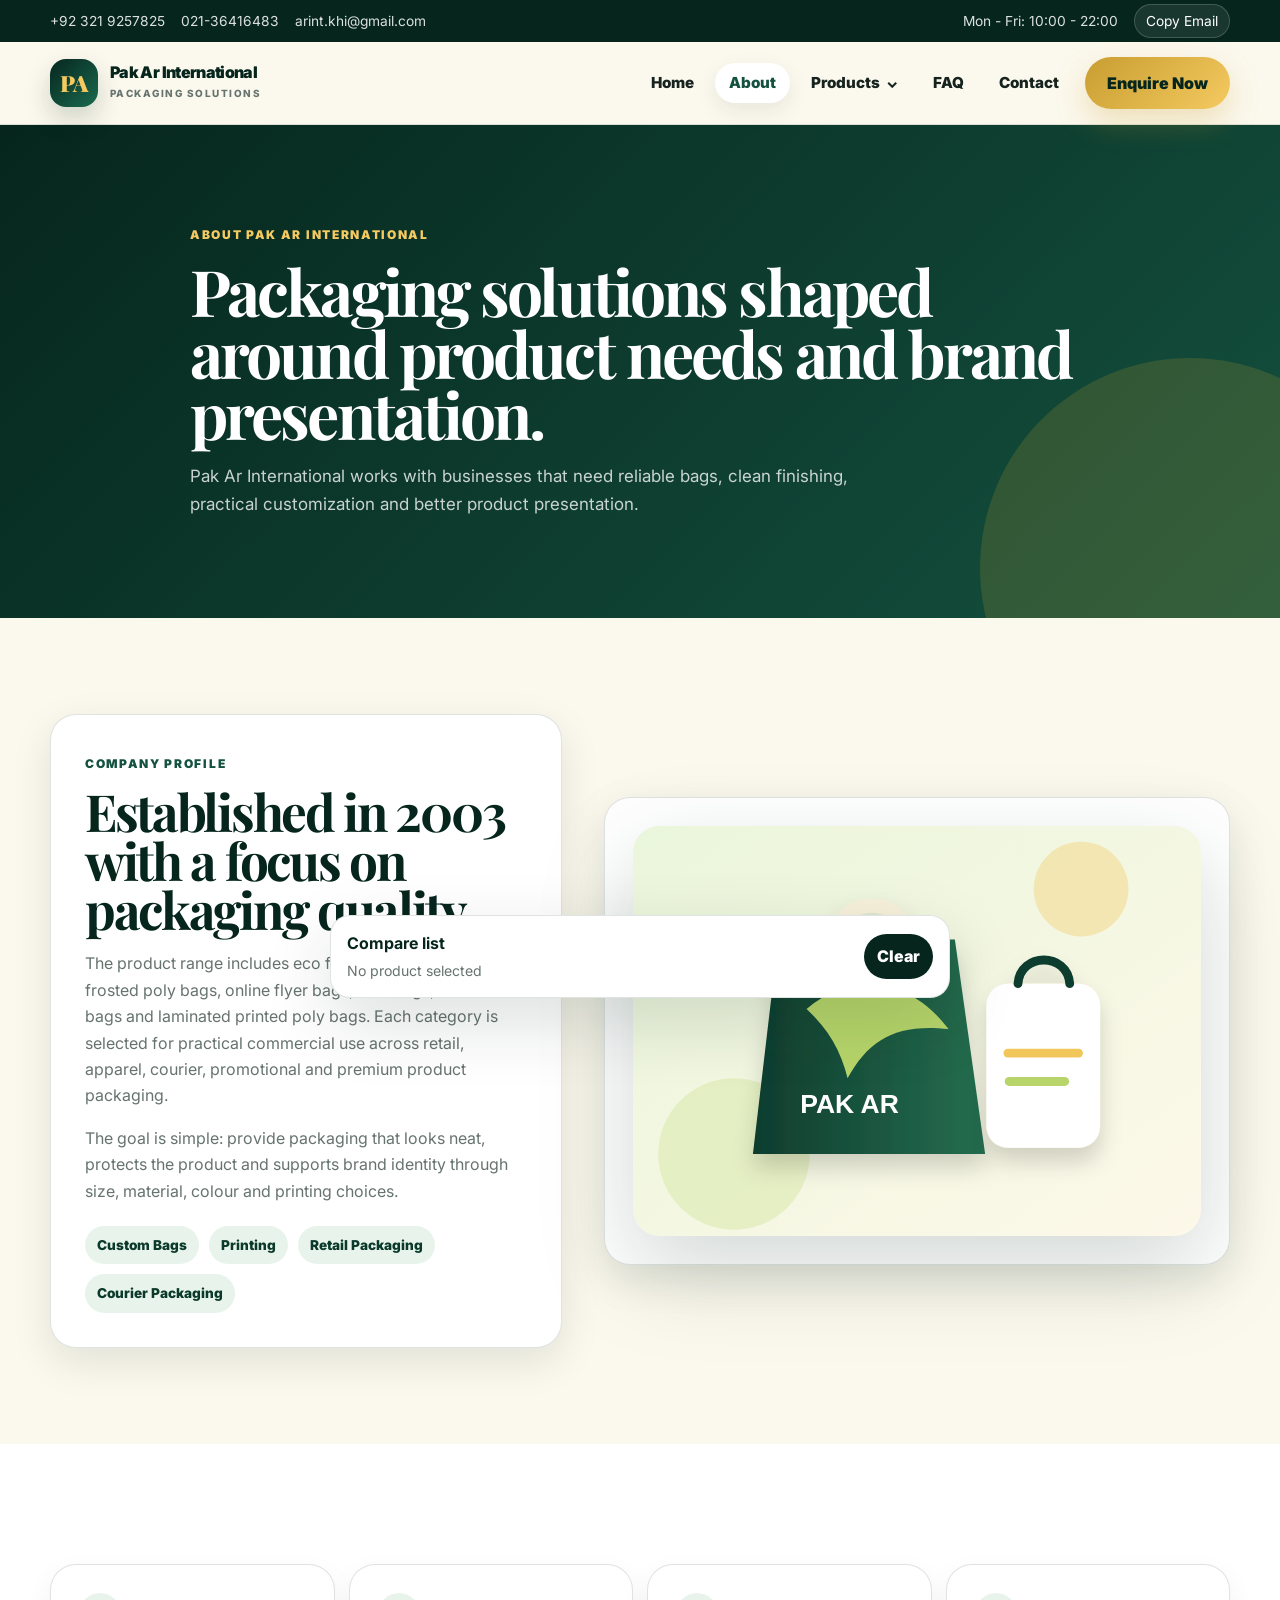
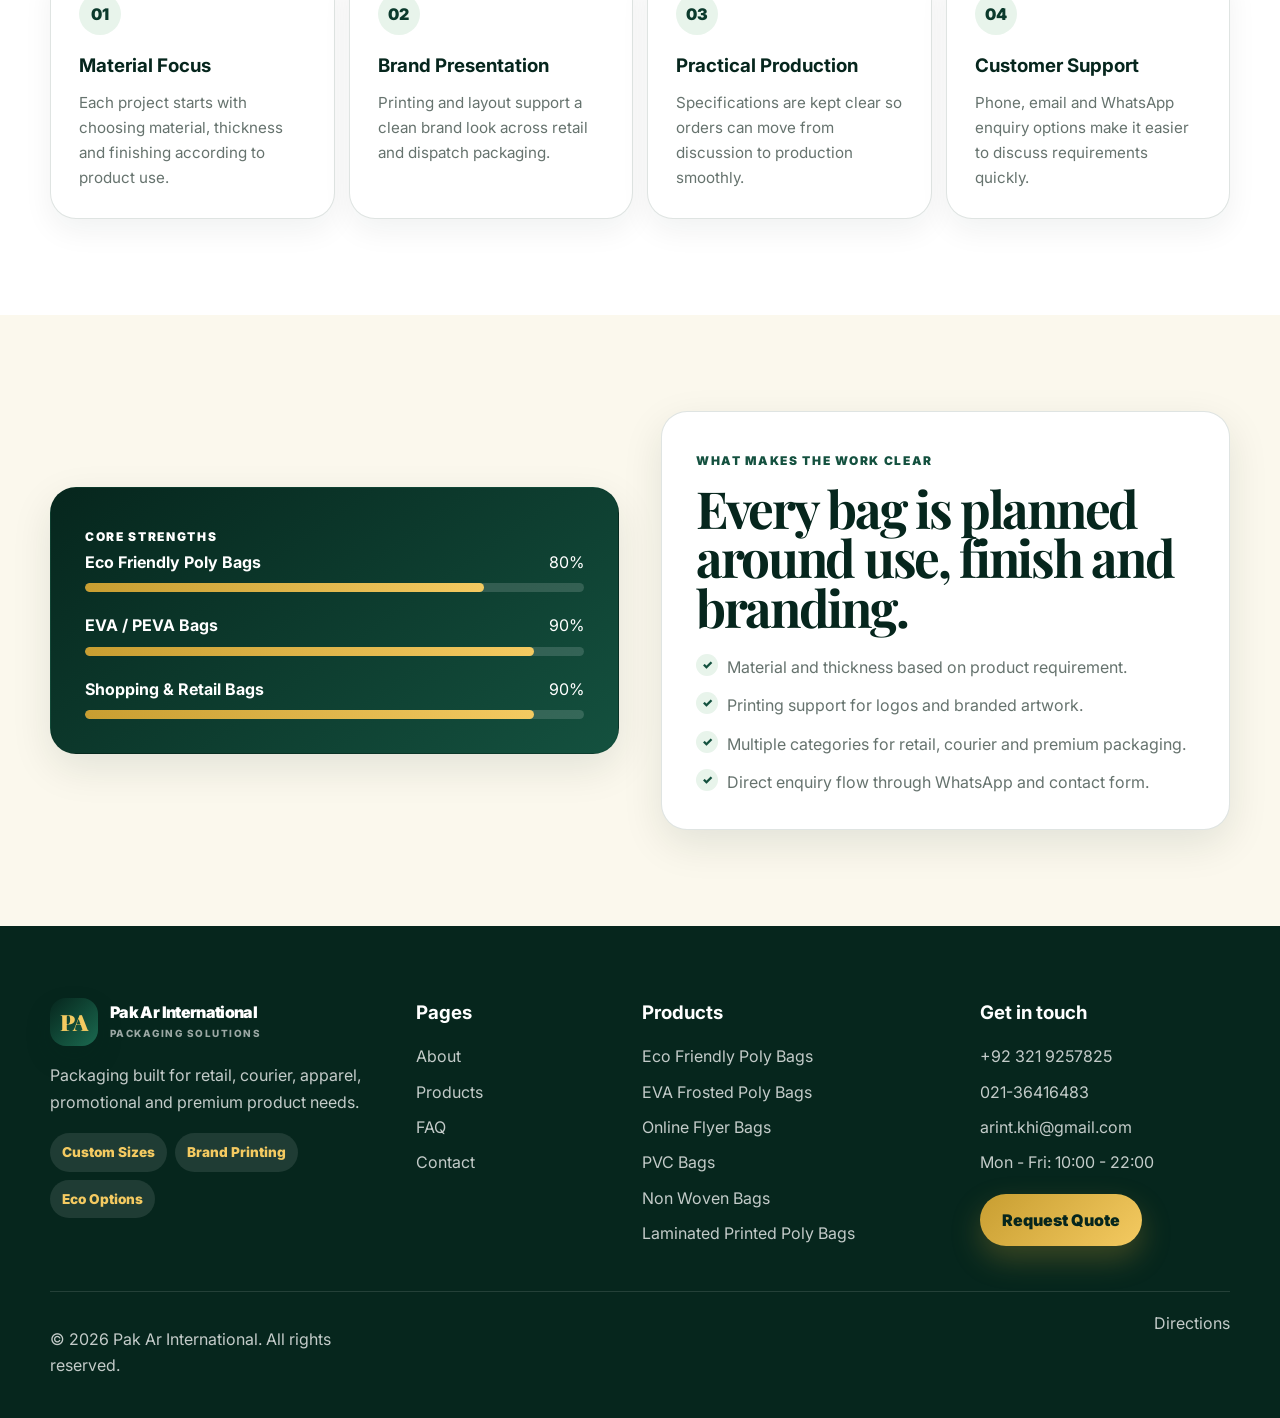
==== about/index.html @ d65becc3 "Add files via upload" ====
<!doctype html>
<html lang="en">
<head>
  <meta charset="utf-8">
  <meta name="viewport" content="width=device-width, initial-scale=1">
  <title>About Pak Ar International | Packaging Manufacturer</title>
  <meta name="description" content="Learn about Pak Ar International and its packaging products for retail, courier, apparel and premium use.">
  <link rel="icon" href="/assets/images/favicon.svg" type="image/svg+xml">
  <link rel="preconnect" href="https://fonts.googleapis.com">
  <link rel="preconnect" href="https://fonts.gstatic.com" crossorigin>
  <link href="https://fonts.googleapis.com/css2?family=Inter:wght@400;500;600;700;800;900&family=Playfair+Display:wght@700;800;900&display=swap" rel="stylesheet">
  <link rel="stylesheet" href="/assets/css/styles.css">
</head>
<body>
<div class="site-progress" id="siteProgress"></div>
<div class="topbar">
  <div class="container topbar__inner">
    <div class="topbar__contact">
      <a href="tel:+923219257825">+92 321 9257825</a>
      <a href="tel:+922136416483">021-36416483</a>
      <a href="mailto:arint.khi@gmail.com">arint.khi@gmail.com</a>
    </div>
    <div class="topbar__right">
      <span>Mon - Fri: 10:00 - 22:00</span>
      <button class="topbar-copy" type="button" data-copy="arint.khi@gmail.com">Copy Email</button>
    </div>
  </div>
</div>
<header class="header" data-header>
  <nav class="container nav" aria-label="Main navigation">
    <a class="logo" href="/" aria-label="Pak Ar International home">
      <span class="logo__mark">PA</span>
      <span class="logo__text"><strong>Pak Ar International</strong><small>Packaging Solutions</small></span>
    </a>
    <button class="nav-toggle" type="button" aria-label="Open menu" aria-expanded="false" aria-controls="navMenu"><span></span><span></span><span></span></button>
    <div class="nav__menu" id="navMenu">
      <a class="nav__link" href="/">Home</a>
      <a class="nav__link is-active" href="/about/">About</a>
      <div class="dropdown" data-dropdown>
        <button class="dropdown__button" type="button" aria-expanded="false">Products <span aria-hidden="true">⌄</span></button>
        <div class="dropdown__menu">
          <a href="/products/">All Products</a>
          <a href="/products/eco-friendly-poly-bags/">Eco Friendly Poly Bags</a>
<a href="/products/eva-frosted-poly-bags/">EVA Frosted Poly Bags</a>
<a href="/products/online-flyer-bags/">Online Flyer Bags</a>
<a href="/products/pvc-bags/">PVC Bags</a>
<a href="/products/non-woven-bags/">Non Woven Bags</a>
<a href="/products/laminated-printed-poly-bags/">Laminated Printed Poly Bags</a>
        </div>
      </div>
      <a class="nav__link" href="/faq/">FAQ</a>
      <a class="nav__link" href="/contact/">Contact</a>
      <button class="btn btn--primary nav-quote" type="button" data-open-modal>Enquire Now</button>
    </div>
  </nav>
</header>
<main>

<section class="page-hero">
  <div class="container page-hero__inner reveal">
    <span class="section-eyebrow">About Pak Ar International</span>
    <h1>Packaging solutions shaped around product needs and brand presentation.</h1>
    <p>Pak Ar International works with businesses that need reliable bags, clean finishing, practical customization and better product presentation.</p>
  </div>
</section>

<section class="section">
  <div class="container split split--reverse">
    <div class="content-block reveal">
      <span class="section-eyebrow">Company profile</span>
      <h2>Established in 2003 with a focus on packaging quality.</h2>
      <p>The product range includes eco friendly poly bags, EVA frosted poly bags, online flyer bags, PVC bags, non woven bags and laminated printed poly bags. Each category is selected for practical commercial use across retail, apparel, courier, promotional and premium product packaging.</p>
      <p>The goal is simple: provide packaging that looks neat, protects the product and supports brand identity through size, material, colour and printing choices.</p>
      <div class="pill-row"><span>Custom Bags</span><span>Printing</span><span>Retail Packaging</span><span>Courier Packaging</span></div>
    </div>
    <div class="image-card reveal">
      <img src="/assets/images/hero-packaging.svg" alt="Pak Ar International packaging illustration">
    </div>
  </div>
</section>

<section class="section section--light">
  <div class="container values-grid">
    <div class="value-card reveal"><span>01</span><h3>Material Focus</h3><p>Each project starts with choosing material, thickness and finishing according to product use.</p></div>
    <div class="value-card reveal"><span>02</span><h3>Brand Presentation</h3><p>Printing and layout support a clean brand look across retail and dispatch packaging.</p></div>
    <div class="value-card reveal"><span>03</span><h3>Practical Production</h3><p>Specifications are kept clear so orders can move from discussion to production smoothly.</p></div>
    <div class="value-card reveal"><span>04</span><h3>Customer Support</h3><p>Phone, email and WhatsApp enquiry options make it easier to discuss requirements quickly.</p></div>
  </div>
</section>

<section class="section">
  <div class="container split">
    <div class="process-card reveal">
      <span class="section-eyebrow">Core strengths</span>
      <div class="meter-list">
        <div><div><b>Eco Friendly Poly Bags</b><span>80%</span></div><i style="--w:80%"></i></div>
        <div><div><b>EVA / PEVA Bags</b><span>90%</span></div><i style="--w:90%"></i></div>
        <div><div><b>Shopping & Retail Bags</b><span>90%</span></div><i style="--w:90%"></i></div>
      </div>
    </div>
    <div class="content-block reveal">
      <span class="section-eyebrow">What makes the work clear</span>
      <h2>Every bag is planned around use, finish and branding.</h2>
      <ul class="check-list">
        <li>Material and thickness based on product requirement.</li>
        <li>Printing support for logos and branded artwork.</li>
        <li>Multiple categories for retail, courier and premium packaging.</li>
        <li>Direct enquiry flow through WhatsApp and contact form.</li>
      </ul>
    </div>
  </div>
</section>

</main>
<footer class="footer">
  <div class="container footer__grid">
    <div>
      <a class="logo logo--footer" href="/">
        <span class="logo__mark">PA</span>
        <span class="logo__text"><strong>Pak Ar International</strong><small>Packaging Solutions</small></span>
      </a>
      <p>Packaging built for retail, courier, apparel, promotional and premium product needs.</p>
      <div class="footer-badges"><span>Custom Sizes</span><span>Brand Printing</span><span>Eco Options</span></div>
    </div>
    <div>
      <h3>Pages</h3>
      <ul class="footer-links">
        <li><a href="/about/">About</a></li>
        <li><a href="/products/">Products</a></li>
        <li><a href="/faq/">FAQ</a></li>
        <li><a href="/contact/">Contact</a></li>
      </ul>
    </div>
    <div>
      <h3>Products</h3>
      <ul class="footer-links footer-links--two"><li><a href="/products/eco-friendly-poly-bags/">Eco Friendly Poly Bags</a></li>
<li><a href="/products/eva-frosted-poly-bags/">EVA Frosted Poly Bags</a></li>
<li><a href="/products/online-flyer-bags/">Online Flyer Bags</a></li>
<li><a href="/products/pvc-bags/">PVC Bags</a></li>
<li><a href="/products/non-woven-bags/">Non Woven Bags</a></li>
<li><a href="/products/laminated-printed-poly-bags/">Laminated Printed Poly Bags</a></li></ul>
    </div>
    <div>
      <h3>Get in touch</h3>
      <ul class="footer-links">
        <li><a href="tel:+923219257825">+92 321 9257825</a></li>
        <li><a href="tel:+922136416483">021-36416483</a></li>
        <li><a href="mailto:arint.khi@gmail.com">arint.khi@gmail.com</a></li>
        <li>Mon - Fri: 10:00 - 22:00</li>
      </ul>
      <button class="btn btn--gold footer-btn" type="button" data-open-modal>Request Quote</button>
    </div>
  </div>
  <div class="container footer__bottom">
    <p>© <span id="year"></span> Pak Ar International. All rights reserved.</p>
    <a href="/contact/">Directions</a>
  </div>
</footer>

<div class="modal" id="enquiryModal" aria-hidden="true" role="dialog" aria-label="Product enquiry form">
  <div class="modal__panel" role="document">
    <button class="modal__close" type="button" data-close-modal aria-label="Close enquiry form">×</button>
    <span class="section-eyebrow">Quick Enquiry</span>
    <h2>Tell us what you need</h2>
    <p>Share your product, quantity and contact details. The message will open in WhatsApp so you can send it directly.</p>
    <form class="form" data-contact-form>
      <div class="form-grid">
        <label>Full Name<input type="text" name="name" autocomplete="name" required></label>
        <label>Phone Number<input type="tel" name="phone" autocomplete="tel" required></label>
      </div>
      <div class="form-grid">
        <label>Email Address<input type="email" name="email" autocomplete="email"></label>
        <label>Product
          <select name="product" data-product-select>
            <option>General Packaging</option>
            <option>Eco Friendly Poly Bags</option><option>EVA Frosted Poly Bags</option><option>Online Flyer Bags</option><option>PVC Bags</option><option>Non Woven Bags</option><option>Laminated Printed Poly Bags</option>
          </select>
        </label>
      </div>
      <label>Quantity Range
        <select name="quantity">
          <option>Not sure yet</option>
          <option>Below 1,000 pcs</option>
          <option>1,000 - 5,000 pcs</option>
          <option>5,000 - 20,000 pcs</option>
          <option>20,000+ pcs</option>
        </select>
      </label>
      <label>Message<textarea name="message" rows="4" ="Size, material, colour, printing or delivery details" required></textarea></label>
      <button class="btn btn--primary form-submit" type="submit">Open WhatsApp Message</button>
    </form>
  </div>
</div>

<div class="compare-dock" id="compareDock" aria-live="polite">
  <div><strong>Compare list</strong><span id="compareText">No product selected</span></div>
  <button type="button" id="clearCompare">Clear</button>
</div>
<button class="backtop" id="backTop" type="button" aria-label="Back to top">↑</button>
<div class="toast" id="toast" role="status" aria-live="polite"></div>
<script src="/assets/js/app.js"></script>
</body>
</html>
---- assets/css/styles.css ----
:root{
  --green-950:#06261d;
  --green-900:#0b3a2c;
  --green-800:#14513f;
  --green-700:#1b6a50;
  --green-100:#e8f4eb;
  --green-50:#f5fbf6;
  --gold:#c89e31;
  --gold-2:#f4ca61;
  --cream:#fbf8ed;
  --white:#ffffff;
  --ink:#17231f;
  --muted:#66736e;
  --line:rgba(10,50,37,.13);
  --shadow:0 24px 70px rgba(6,38,29,.14);
  --soft-shadow:0 14px 40px rgba(6,38,29,.10);
  --radius:26px;
  --container:1180px;
}
*{box-sizing:border-box}
html{scroll-behavior:smooth;font-size:16px}
body{margin:0;font-family:Inter,system-ui,-apple-system,Segoe UI,Arial,sans-serif;color:var(--ink);background:var(--cream);line-height:1.65;overflow-x:hidden}
body.menu-open{overflow:hidden}
a{color:inherit;text-decoration:none}
img{max-width:100%;display:block}
button,input,textarea,select{font:inherit}
button{cursor:pointer}
.container{width:min(var(--container),calc(100% - 40px));margin-inline:auto}
.site-progress{position:fixed;left:0;top:0;height:3px;width:0;background:linear-gradient(90deg,var(--gold),var(--green-700));z-index:1000}
.topbar{background:var(--green-950);color:rgba(255,255,255,.86);font-size:.86rem}
.topbar__inner{min-height:42px;display:flex;align-items:center;justify-content:space-between;gap:16px}
.topbar__contact,.topbar__right{display:flex;align-items:center;gap:16px;flex-wrap:wrap}
.topbar a:hover{color:var(--gold-2)}
.topbar-copy{border:1px solid rgba(255,255,255,.18);background:rgba(255,255,255,.08);color:#fff;border-radius:999px;padding:5px 11px}
.header{position:sticky;top:0;z-index:900;background:rgba(251,248,237,.9);backdrop-filter:blur(16px);border-bottom:1px solid var(--line);transition:box-shadow .25s ease,background .25s ease}
.header.is-scrolled{box-shadow:0 12px 35px rgba(6,38,29,.09);background:rgba(255,255,255,.92)}
.nav{min-height:82px;display:flex;align-items:center;justify-content:space-between;gap:18px;position:relative}
.logo{display:inline-flex;align-items:center;gap:12px;min-width:0}
.logo__mark{width:48px;height:48px;border-radius:16px;display:grid;place-items:center;background:linear-gradient(135deg,var(--green-950),var(--green-700));color:var(--gold-2);font-family:"Playfair Display",Georgia,serif;font-size:1.4rem;font-weight:900;box-shadow:0 12px 26px rgba(6,38,29,.18);flex:0 0 auto}
.logo__text{min-width:0}
.logo__text strong{display:block;font-weight:900;letter-spacing:-.04em;color:var(--green-950);line-height:1.05;white-space:nowrap}
.logo__text small{display:block;color:var(--muted);text-transform:uppercase;letter-spacing:.15em;font-size:.62rem;font-weight:800;margin-top:4px;white-space:nowrap}
.nav__menu{display:flex;align-items:center;gap:7px}
.nav__link,.dropdown__button{border:0;background:transparent;color:var(--ink);font-weight:850;font-size:.95rem;padding:12px 14px;border-radius:999px;display:inline-flex;align-items:center;gap:6px;line-height:1}
.nav__link:hover,.nav__link.is-active,.dropdown__button:hover,.dropdown__button.is-active{background:#fff;color:var(--green-800);box-shadow:0 8px 22px rgba(6,38,29,.08)}
.nav-quote{margin-left:5px}
.dropdown{position:relative}.dropdown__menu{position:absolute;left:0;top:calc(100% + 12px);width:300px;padding:12px;border:1px solid var(--line);border-radius:20px;background:rgba(255,255,255,.98);box-shadow:var(--shadow);opacity:0;visibility:hidden;transform:translateY(8px);transition:.2s ease;z-index:10}.dropdown:hover .dropdown__menu,.dropdown.is-open .dropdown__menu{opacity:1;visibility:visible;transform:translateY(0)}.dropdown__menu a{display:block;border-radius:12px;padding:10px 12px;color:var(--muted);font-weight:750}.dropdown__menu a:hover{background:var(--green-100);color:var(--green-900)}
.nav-toggle{display:none;width:46px;height:46px;border:0;border-radius:15px;background:var(--green-950);align-items:center;justify-content:center;flex-direction:column;gap:5px;box-shadow:0 10px 28px rgba(6,38,29,.16);flex:0 0 auto}.nav-toggle span{width:21px;height:2px;background:#fff;border-radius:99px;transition:.2s}.nav-toggle.is-open span:nth-child(1){transform:translateY(7px) rotate(45deg)}.nav-toggle.is-open span:nth-child(2){opacity:0}.nav-toggle.is-open span:nth-child(3){transform:translateY(-7px) rotate(-45deg)}
.btn{border:0;border-radius:999px;min-height:48px;padding:13px 22px;display:inline-flex;align-items:center;justify-content:center;gap:9px;font-weight:900;transition:transform .2s ease,box-shadow .2s ease,background .2s ease}.btn:hover{transform:translateY(-2px)}.btn--primary,.btn--gold{background:linear-gradient(135deg,var(--gold),var(--gold-2));color:var(--green-950);box-shadow:0 13px 30px rgba(200,158,49,.28)}.btn--dark{background:var(--green-950);color:#fff;box-shadow:0 13px 30px rgba(6,38,29,.18)}.btn--outline{background:#fff;color:var(--green-900);border:1px solid var(--line);box-shadow:0 10px 24px rgba(6,38,29,.05)}
.hero{position:relative;overflow:hidden;background:radial-gradient(circle at 80% 20%,rgba(200,158,49,.22),transparent 36%),linear-gradient(135deg,var(--cream),#eef8ef)}.hero:before{content:"";position:absolute;inset:auto -10% -35% -10%;height:360px;background:rgba(27,106,80,.08);border-radius:50% 50% 0 0}.hero__grid{position:relative;display:grid;grid-template-columns:1.03fr .97fr;align-items:center;gap:44px;min-height:680px;padding:80px 0}.hero__badge,.section-eyebrow{display:inline-flex;align-items:center;gap:8px;color:var(--green-800);font-weight:900;text-transform:uppercase;letter-spacing:.14em;font-size:.75rem}.hero h1,.page-hero h1,.product-hero h1,.section h2,.modal h2{font-family:"Playfair Display",Georgia,serif;color:var(--green-950);letter-spacing:-.045em;line-height:.96;margin:14px 0 18px}.hero h1{font-size:clamp(2.55rem,6vw,5.7rem);max-width:850px}.hero p{font-size:1.08rem;color:var(--muted);max-width:680px}.hero__actions{display:flex;gap:12px;flex-wrap:wrap;margin-top:28px}.hero__stats{display:grid;grid-template-columns:repeat(3,1fr);gap:12px;margin-top:34px;max-width:610px}.hero__stats div{background:rgba(255,255,255,.86);border:1px solid var(--line);border-radius:20px;padding:17px 18px;box-shadow:0 10px 24px rgba(6,38,29,.06)}.hero__stats strong{display:block;color:var(--green-900);font-size:1.65rem;line-height:1;font-weight:950}.hero__stats span{color:var(--muted);font-size:.84rem;font-weight:750}.hero__visual{position:relative}.hero__visual img,.image-card img,.product-hero__image img{filter:drop-shadow(0 32px 45px rgba(6,38,29,.18))}.floating-note{position:absolute;right:0;bottom:8%;max-width:280px;background:rgba(255,255,255,.93);border:1px solid var(--line);box-shadow:var(--soft-shadow);border-radius:22px;padding:18px}.floating-note strong{display:block;color:var(--green-950);line-height:1.2}.floating-note span{display:block;color:var(--muted);font-size:.9rem;margin-top:5px}
.section{padding:96px 0}.section--light{background:#fff}.section--dark{background:linear-gradient(135deg,var(--green-950),var(--green-800));color:#fff}.section--dark h2,.section--dark .section-eyebrow{color:#fff}.section--dark p{color:rgba(255,255,255,.78)}.section-head{display:flex;align-items:end;justify-content:space-between;gap:24px;margin-bottom:28px}.section-head h2,.content-block h2,.quote-builder h2,.spec-board h2,.map-copy h2{font-size:clamp(2rem,4vw,3.4rem);margin:12px 0}.section-head p,.content-block p,.quote-builder p,.spec-board p,.map-copy p{color:var(--muted);max-width:720px}.service-strip{margin-top:-52px;position:relative;z-index:5}.service-strip__grid{display:grid;grid-template-columns:repeat(4,1fr);gap:16px}.mini-card{background:#fff;border:1px solid var(--line);border-radius:24px;padding:24px;box-shadow:var(--soft-shadow)}.mini-card span,.value-card span{display:inline-grid;place-items:center;width:42px;height:42px;border-radius:50%;background:var(--green-100);color:var(--green-900);font-weight:950}.mini-card h3,.value-card h3{margin:16px 0 8px;color:var(--green-950)}.mini-card p,.value-card p{margin:0;color:var(--muted);font-size:.95rem}.split{display:grid;grid-template-columns:1fr 1fr;gap:42px;align-items:center}.split--reverse{grid-template-columns:.9fr 1.1fr}.content-block,.process-card,.quote-card,.contact-panel,.contact-form,.spec-board,.quote-builder,.tab-section{background:#fff;border:1px solid var(--line);border-radius:var(--radius);padding:34px;box-shadow:var(--soft-shadow)}.process-card{background:linear-gradient(145deg,var(--green-950),var(--green-800));color:#fff}.process-card .section-eyebrow,.process-card h2,.process-card h3{color:#fff}.process-card p{color:rgba(255,255,255,.75)}.timeline{display:grid;gap:18px}.timeline div{display:grid;grid-template-columns:44px 1fr;gap:0 14px;align-items:start}.timeline b{grid-row:span 2;width:44px;height:44px;border-radius:50%;display:grid;place-items:center;background:var(--gold);color:var(--green-950)}.timeline h3{margin:0}.timeline p{margin:4px 0 0}.info-grid,.values-grid,.spec-grid{display:grid;grid-template-columns:repeat(2,1fr);gap:14px;margin-top:24px}.info-grid div,.spec-grid div{background:var(--green-50);border:1px solid var(--line);border-radius:18px;padding:18px}.info-grid strong,.spec-grid b{display:block;color:var(--green-950);font-weight:900}.info-grid span,.spec-grid span{color:var(--muted);font-size:.92rem}.values-grid{grid-template-columns:repeat(4,1fr)}.value-card{background:#fff;border:1px solid var(--line);border-radius:var(--radius);padding:28px;box-shadow:0 12px 30px rgba(6,38,29,.06)}.pill-row{display:flex;flex-wrap:wrap;gap:10px;margin-top:22px}.pill-row span,.footer-badges span{background:var(--green-100);color:var(--green-900);border-radius:999px;padding:8px 12px;font-weight:850;font-size:.85rem}.image-card{background:#fff;border:1px solid var(--line);border-radius:var(--radius);padding:28px;box-shadow:var(--soft-shadow)}.check-list{list-style:none;margin:22px 0 0;padding:0;display:grid;gap:12px}.check-list li{position:relative;padding-left:31px;color:var(--muted)}.check-list li:before{content:"✓";position:absolute;left:0;top:0;width:22px;height:22px;border-radius:50%;display:grid;place-items:center;background:var(--green-100);color:var(--green-800);font-size:.76rem;font-weight:950}.meter-list{display:grid;gap:20px}.meter-list div div{display:flex;justify-content:space-between;gap:16px;margin-bottom:8px}.meter-list i{display:block;height:9px;background:rgba(255,255,255,.15);border-radius:999px;overflow:hidden}.meter-list i:before{content:"";display:block;width:var(--w);height:100%;border-radius:inherit;background:linear-gradient(90deg,var(--gold),var(--gold-2))}
.products-grid{display:grid;grid-template-columns:repeat(3,1fr);gap:22px}.products-grid--home{margin-top:0}.product-card{background:#fff;border:1px solid var(--line);border-radius:var(--radius);overflow:hidden;box-shadow:0 14px 35px rgba(6,38,29,.08);display:flex;flex-direction:column;min-width:0}.product-card__media{display:grid;place-items:center;min-height:235px;background:linear-gradient(135deg,var(--green-50),#fff)}.product-card__media img{max-height:190px;padding:18px;transition:transform .25s ease}.product-card:hover .product-card__media img{transform:scale(1.04)}.product-card__body{padding:22px;display:flex;flex-direction:column;flex:1}.product-card__top{display:flex;align-items:center;justify-content:space-between;gap:12px;margin-bottom:10px}.product-card__top span{color:var(--green-800);font-size:.76rem;font-weight:950;text-transform:uppercase;letter-spacing:.12em}.compare-btn{border:1px solid var(--line);background:var(--green-50);color:var(--green-900);border-radius:999px;padding:6px 10px;font-size:.78rem;font-weight:850}.compare-btn.is-added{background:var(--green-900);color:#fff}.product-card h3{margin:0 0 8px;color:var(--green-950);font-size:1.18rem;line-height:1.2}.product-card p{margin:0 0 20px;color:var(--muted);font-size:.95rem}.card-actions{margin-top:auto;display:flex;align-items:center;justify-content:space-between;gap:12px;flex-wrap:wrap}.text-link{color:var(--green-800);font-weight:900}.as-button{border:0;background:transparent;padding:0}.text-link:hover{text-decoration:underline}.product-toolbar{display:flex;align-items:center;justify-content:space-between;gap:18px;margin-bottom:28px}.search-box{display:grid;gap:7px;color:var(--green-950);font-weight:900;min-width:min(420px,100%)}.search-box input,.form input,.form select,.form textarea,.builder-panel select{width:100%;border:1px solid var(--line);border-radius:16px;padding:13px 15px;background:#fff;color:var(--ink);outline:0}.search-box input:focus,.form input:focus,.form select:focus,.form textarea:focus,.builder-panel select:focus{border-color:var(--green-700);box-shadow:0 0 0 4px rgba(27,106,80,.11)}.filter-pills{display:flex;gap:10px;flex-wrap:wrap}.filter-pills button{border:1px solid var(--line);background:#fff;color:var(--green-900);border-radius:999px;padding:10px 14px;font-weight:850}.filter-pills button.is-active{background:var(--green-900);color:#fff}.no-results{display:none;margin-top:20px;text-align:center;color:var(--muted);font-weight:850}.no-results.is-visible{display:block}.spec-board{display:grid;grid-template-columns:.85fr 1.15fr;gap:26px;align-items:center}.quote-builder{display:grid;grid-template-columns:.9fr 1.1fr;gap:26px;align-items:center;background:linear-gradient(135deg,#fff,var(--green-50))}.builder-panel{background:#fff;border:1px solid var(--line);border-radius:22px;padding:24px}.builder-panel label{font-weight:900;color:var(--green-950);display:grid;gap:8px}.guide-result{margin:18px 0;background:var(--green-50);border:1px solid var(--line);border-radius:18px;padding:18px}.guide-result strong{color:var(--green-950)}.guide-result p{margin:6px 0 0;color:var(--muted)}.cta{text-align:center;max-width:820px}.cta h2{font-size:clamp(2.2rem,5vw,4.4rem);margin:12px 0}.cta p{margin-inline:auto}.page-hero,.product-hero{background:linear-gradient(135deg,var(--green-950),var(--green-800));color:#fff;position:relative;overflow:hidden}.page-hero:after,.product-hero:after{content:"";position:absolute;right:-120px;bottom:-160px;width:420px;height:420px;border-radius:50%;background:rgba(200,158,49,.18)}.page-hero__inner{position:relative;z-index:1;padding:95px 0 82px;max-width:900px}.page-hero .section-eyebrow,.product-hero .section-eyebrow{color:var(--gold-2)}.page-hero h1,.product-hero h1{color:#fff;font-size:clamp(2.25rem,5vw,4.6rem)}.page-hero p,.product-hero p{color:rgba(255,255,255,.78);font-size:1.06rem;max-width:720px}.product-hero__grid{position:relative;z-index:1;display:grid;grid-template-columns:1fr .86fr;gap:40px;align-items:center;padding:82px 0}.product-hero__image{background:rgba(255,255,255,.08);border:1px solid rgba(255,255,255,.16);border-radius:var(--radius);padding:32px}.crumb{display:inline-flex;margin-bottom:18px;color:rgba(255,255,255,.75);font-weight:850}.crumb:hover{color:var(--gold-2)}.tab-buttons{display:flex;gap:10px;flex-wrap:wrap;border-bottom:1px solid var(--line);padding-bottom:16px;margin-bottom:22px}.tab-buttons button{border:1px solid var(--line);background:var(--green-50);border-radius:999px;padding:10px 14px;font-weight:900;color:var(--green-900)}.tab-buttons button.is-active{background:var(--green-900);color:#fff}.tab-panel{display:none}.tab-panel.is-active{display:block}.tab-panel h2{font-size:2rem;margin-top:0}.quote-card{background:linear-gradient(135deg,var(--green-950),var(--green-800));color:#fff}.quote-card h3{font-size:1.7rem;margin:0 0 10px}.quote-card p{color:rgba(255,255,255,.77)}
.faq-layout{display:grid;grid-template-columns:320px 1fr;gap:26px;align-items:start}.faq-aside{position:sticky;top:112px;background:linear-gradient(145deg,var(--green-950),var(--green-800));color:#fff;border-radius:var(--radius);padding:28px;box-shadow:var(--soft-shadow)}.faq-aside h2{font-family:"Playfair Display",Georgia,serif;font-size:2rem;margin:0 0 8px;color:#fff}.faq-aside p{color:rgba(255,255,255,.78)}.faq-aside .btn{width:100%;margin-top:12px}.faq-item{background:#fff;border:1px solid var(--line);border-radius:22px;margin-bottom:12px;overflow:hidden}.faq-question{width:100%;border:0;background:#fff;padding:20px 22px;display:flex;justify-content:space-between;gap:18px;text-align:left;color:var(--green-950);font-weight:950}.faq-question b{width:30px;height:30px;border-radius:50%;display:grid;place-items:center;background:var(--green-100);color:var(--green-900);flex:0 0 auto}.faq-answer{display:grid;grid-template-rows:0fr;transition:grid-template-rows .24s ease}.faq-answer p{overflow:hidden;margin:0;padding:0 22px;color:var(--muted)}.faq-item.is-open .faq-answer{grid-template-rows:1fr}.faq-item.is-open .faq-answer p{padding-bottom:20px}.faq-search{margin-bottom:18px}.contact-grid{display:grid;grid-template-columns:.82fr 1.18fr;gap:26px;align-items:start}.contact-cards{display:grid;gap:12px;margin:22px 0}.contact-cards a,.contact-cards div{display:block;border:1px solid var(--line);background:var(--green-50);border-radius:18px;padding:16px}.contact-cards b{display:block;color:var(--green-950)}.contact-cards span{color:var(--muted);word-break:break-word}.contact-actions{display:flex;gap:12px;flex-wrap:wrap}.form{display:grid;gap:16px}.form h2{font-family:"Playfair Display",Georgia,serif;margin:0;color:var(--green-950);font-size:2.1rem}.form label{display:grid;gap:7px;font-weight:850;color:var(--green-950)}.form-grid{display:grid;grid-template-columns:1fr 1fr;gap:14px}.form textarea{resize:vertical;min-height:126px}.form-submit{width:100%}.map-block{display:grid;grid-template-columns:.75fr 1.25fr;gap:28px;align-items:stretch}.map-copy{background:#fff;border:1px solid var(--line);border-radius:var(--radius);padding:30px;box-shadow:var(--soft-shadow)}.map-frame{min-height:420px;border-radius:var(--radius);overflow:hidden;border:1px solid var(--line);box-shadow:var(--soft-shadow);background:#ddd}.map-frame iframe{width:100%;height:100%;min-height:420px;border:0}.footer{background:var(--green-950);color:rgba(255,255,255,.76);padding:72px 0 24px}.footer .logo__text strong{color:#fff}.footer .logo__text small{color:rgba(255,255,255,.6)}.footer__grid{display:grid;grid-template-columns:1.2fr .7fr 1.1fr .9fr;gap:32px}.footer h3{margin:0 0 14px;color:#fff}.footer p{max-width:330px}.footer-links{list-style:none;margin:0;padding:0;display:grid;gap:9px}.footer-links--two{grid-template-columns:1fr}.footer-links a:hover{color:var(--gold-2)}.footer-badges{display:flex;gap:8px;flex-wrap:wrap;margin-top:18px}.footer-badges span{background:rgba(255,255,255,.1);color:var(--gold-2)}.footer-btn{margin-top:18px}.footer__bottom{border-top:1px solid rgba(255,255,255,.12);margin-top:44px;padding-top:18px;display:flex;justify-content:space-between;gap:16px;flex-wrap:wrap}.modal{position:fixed;inset:0;background:rgba(6,38,29,.68);backdrop-filter:blur(8px);z-index:2000;display:grid;place-items:center;padding:22px;opacity:0;visibility:hidden;transition:.2s}.modal.is-open{opacity:1;visibility:visible}.modal__panel{position:relative;width:min(720px,100%);max-height:92vh;overflow:auto;background:#fff;border-radius:28px;padding:30px;box-shadow:0 30px 90px rgba(0,0,0,.3)}.modal__close{position:absolute;right:18px;top:15px;width:42px;height:42px;border-radius:50%;border:1px solid var(--line);background:var(--green-50);font-size:1.6rem;line-height:1}.modal p{color:var(--muted)}.compare-dock{position:fixed;left:50%;bottom:22px;transform:translate(-50%,120px);z-index:1000;min-width:min(620px,calc(100% - 32px));background:#fff;border:1px solid var(--line);border-radius:20px;box-shadow:var(--shadow);padding:14px 16px;display:flex;align-items:center;justify-content:space-between;gap:14px;transition:.25s ease}.compare-dock.is-visible{transform:translate(-50%,0)}.compare-dock strong{display:block;color:var(--green-950)}.compare-dock span{font-size:.88rem;color:var(--muted)}.compare-dock button{border:0;background:var(--green-950);color:#fff;border-radius:999px;padding:9px 13px;font-weight:850}.backtop{position:fixed;right:18px;bottom:20px;width:46px;height:46px;border:0;border-radius:50%;background:var(--green-950);color:#fff;font-weight:950;box-shadow:var(--shadow);opacity:0;visibility:hidden;transform:translateY(12px);transition:.22s;z-index:900}.backtop.is-visible{opacity:1;visibility:visible;transform:translateY(0)}.toast{position:fixed;right:18px;top:112px;background:var(--green-950);color:#fff;border-radius:16px;padding:13px 16px;box-shadow:var(--shadow);z-index:2200;opacity:0;visibility:hidden;transform:translateY(-10px);transition:.22s;max-width:min(380px,calc(100% - 36px))}.toast.is-visible{opacity:1;visibility:visible;transform:translateY(0)}.reveal{opacity:0;transform:translateY(18px);transition:opacity .55s ease,transform .55s ease}.reveal.is-visible{opacity:1;transform:translateY(0)}
@media (max-width:1080px){.nav-quote{display:none}.hero__grid{grid-template-columns:1fr;min-height:auto;padding:70px 0}.hero__visual{max-width:720px;margin:auto}.service-strip{margin-top:0;padding:22px 0 0}.service-strip__grid,.values-grid{grid-template-columns:repeat(2,1fr)}.products-grid{grid-template-columns:repeat(2,1fr)}.footer__grid{grid-template-columns:1fr 1fr}.product-hero__grid,.contact-grid,.map-block,.spec-board,.quote-builder{grid-template-columns:1fr}.faq-layout{grid-template-columns:1fr}.faq-aside{position:static}.topbar__inner{justify-content:center}.topbar__right{display:none}}
@media (max-width:860px){.container{width:min(100% - 28px,var(--container))}.nav{min-height:72px}.logo__mark{width:42px;height:42px;border-radius:14px}.logo__text strong{font-size:.98rem}.logo__text small{font-size:.55rem;letter-spacing:.11em}.nav-toggle{display:flex}.nav__menu{position:fixed;left:14px;right:14px;top:calc(72px + 10px);max-height:calc(100dvh - 92px);overflow:auto;display:flex;flex-direction:column;align-items:stretch;gap:8px;background:#fff;border:1px solid var(--line);box-shadow:var(--shadow);border-radius:24px;padding:16px;opacity:0;visibility:hidden;transform:translateY(-10px);transition:.2s}.nav__menu.is-open{opacity:1;visibility:visible;transform:translateY(0)}.nav__link,.dropdown__button{width:100%;justify-content:space-between;padding:15px 16px;border-radius:16px;background:var(--green-50)}.dropdown__menu{position:static;width:100%;box-shadow:none;border-radius:16px;display:none;opacity:1;visibility:visible;transform:none;margin-top:8px}.dropdown.is-open .dropdown__menu{display:block}.hero h1{font-size:clamp(2.35rem,11vw,4.2rem)}.hero__stats{grid-template-columns:1fr 1fr}.split,.split--reverse{grid-template-columns:1fr}.section{padding:72px 0}.section-head{display:grid}.product-toolbar{align-items:stretch;flex-direction:column}.filter-pills{overflow-x:auto;flex-wrap:nowrap;padding-bottom:3px}.filter-pills button{white-space:nowrap}.form-grid{grid-template-columns:1fr}.page-hero__inner,.product-hero__grid{padding:68px 0}.modal__panel{padding:24px}.compare-dock{bottom:14px;align-items:flex-start}.backtop{bottom:88px}.floating-note{position:relative;right:auto;bottom:auto;margin-top:12px}.hero__visual img{margin:auto}.footer__bottom{display:grid}.section-head h2,.content-block h2,.quote-builder h2,.spec-board h2,.map-copy h2{font-size:clamp(1.9rem,8vw,3rem)}}
@media (max-width:620px){body{font-size:.98rem}.container{width:calc(100% - 24px)}.topbar{display:none}.header{top:0}.products-grid,.service-strip__grid,.values-grid,.info-grid,.spec-grid{grid-template-columns:1fr}.hero__grid{padding:50px 0}.hero__stats{grid-template-columns:1fr}.hero__actions,.contact-actions{display:grid}.hero__actions .btn,.contact-actions .btn{width:100%}.mini-card,.value-card,.content-block,.process-card,.quote-card,.contact-panel,.contact-form,.spec-board,.quote-builder,.tab-section,.map-copy{padding:22px;border-radius:22px}.product-card__media{min-height:200px}.product-hero__image{padding:20px}.tab-buttons{overflow-x:auto;flex-wrap:nowrap}.tab-buttons button{white-space:nowrap}.footer{padding-top:54px}.footer__grid{grid-template-columns:1fr;gap:26px}.footer p{max-width:100%}.modal{padding:12px}.modal__panel{border-radius:22px;max-height:94vh}.compare-dock{font-size:.9rem;display:grid}.map-frame,.map-frame iframe{min-height:330px}.faq-question{padding:17px}.logo__text strong{max-width:178px;overflow:hidden;text-overflow:ellipsis}.toast{top:74px;right:12px}.page-hero:after,.product-hero:after{width:280px;height:280px}}
@media (max-width:380px){.logo__text strong{max-width:145px}.hero__badge,.section-eyebrow{letter-spacing:.09em}.btn{padding:12px 17px}.product-card__body{padding:18px}.card-actions{display:grid;justify-content:stretch}.compare-dock{min-width:calc(100% - 20px)}}
@media (prefers-reduced-motion:reduce){*,*::before,*::after{scroll-behavior:auto!important;transition:none!important;animation:none!important}.reveal{opacity:1;transform:none}}
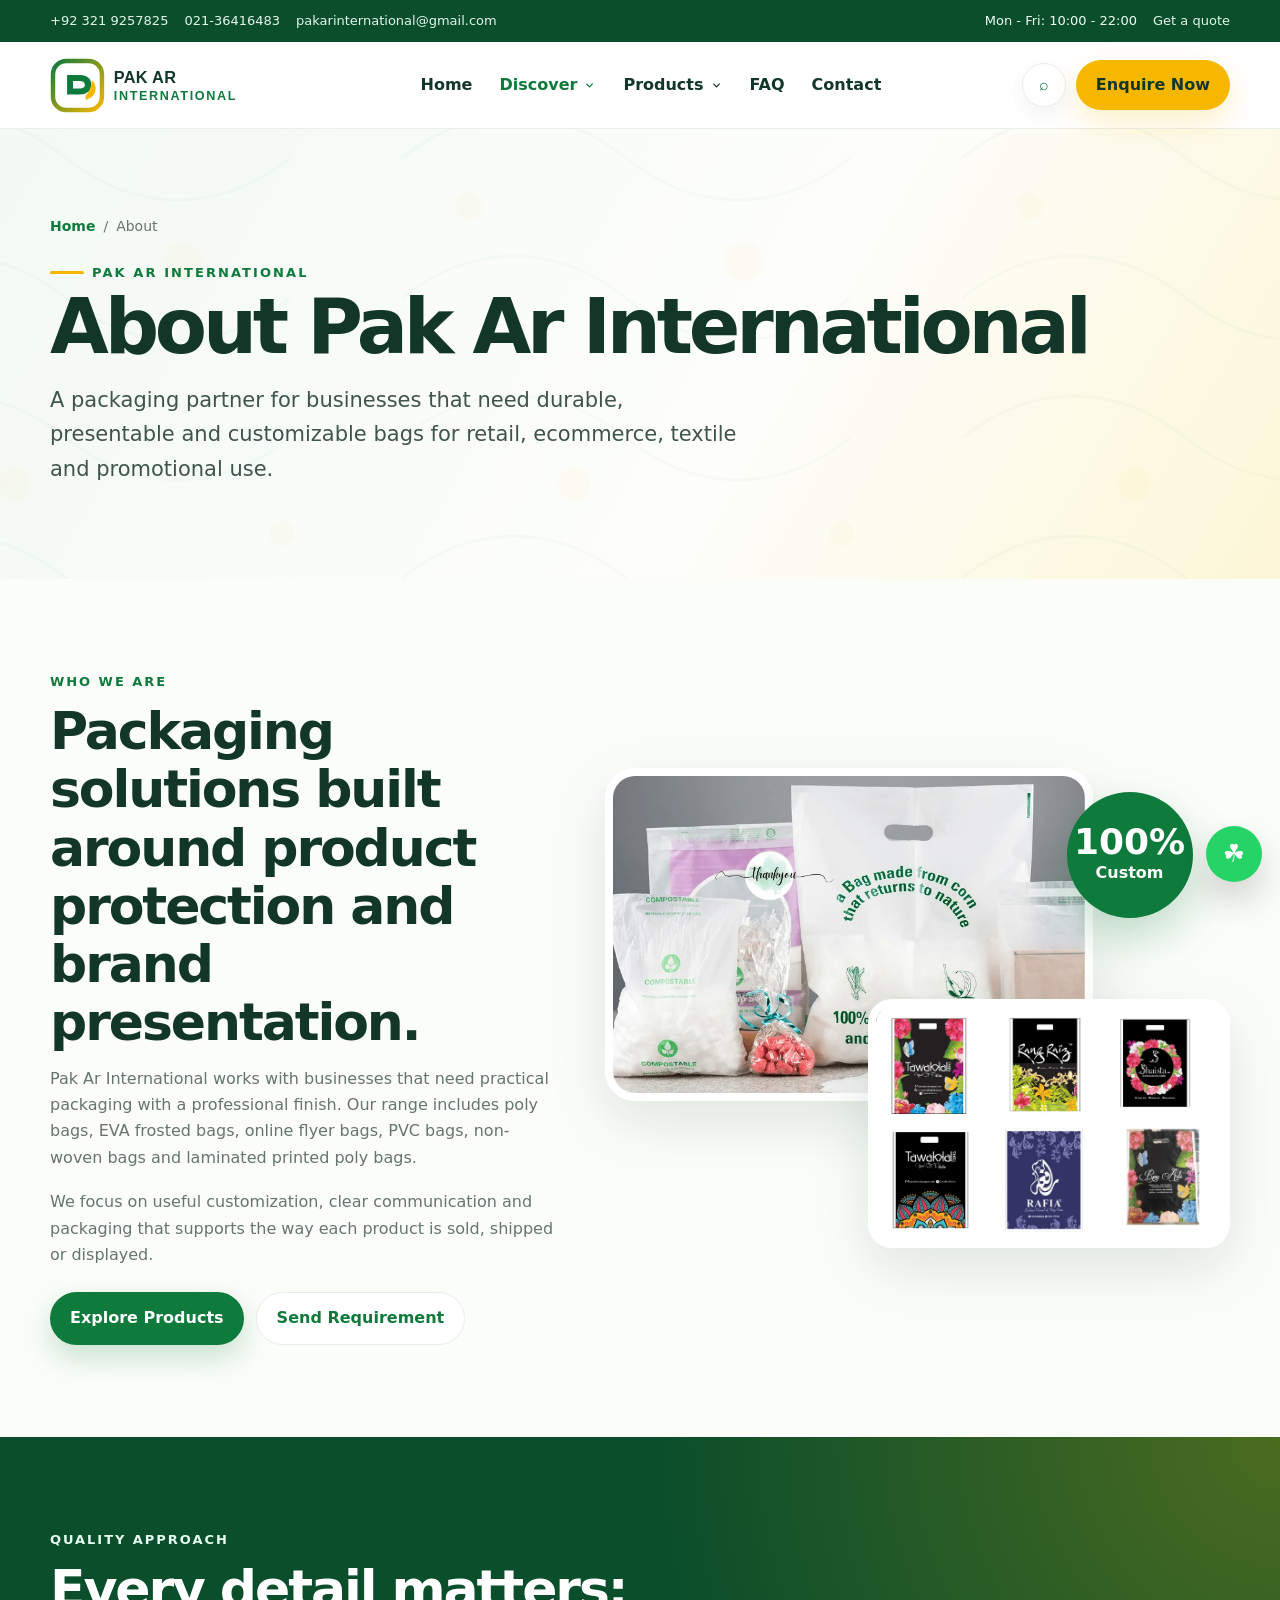
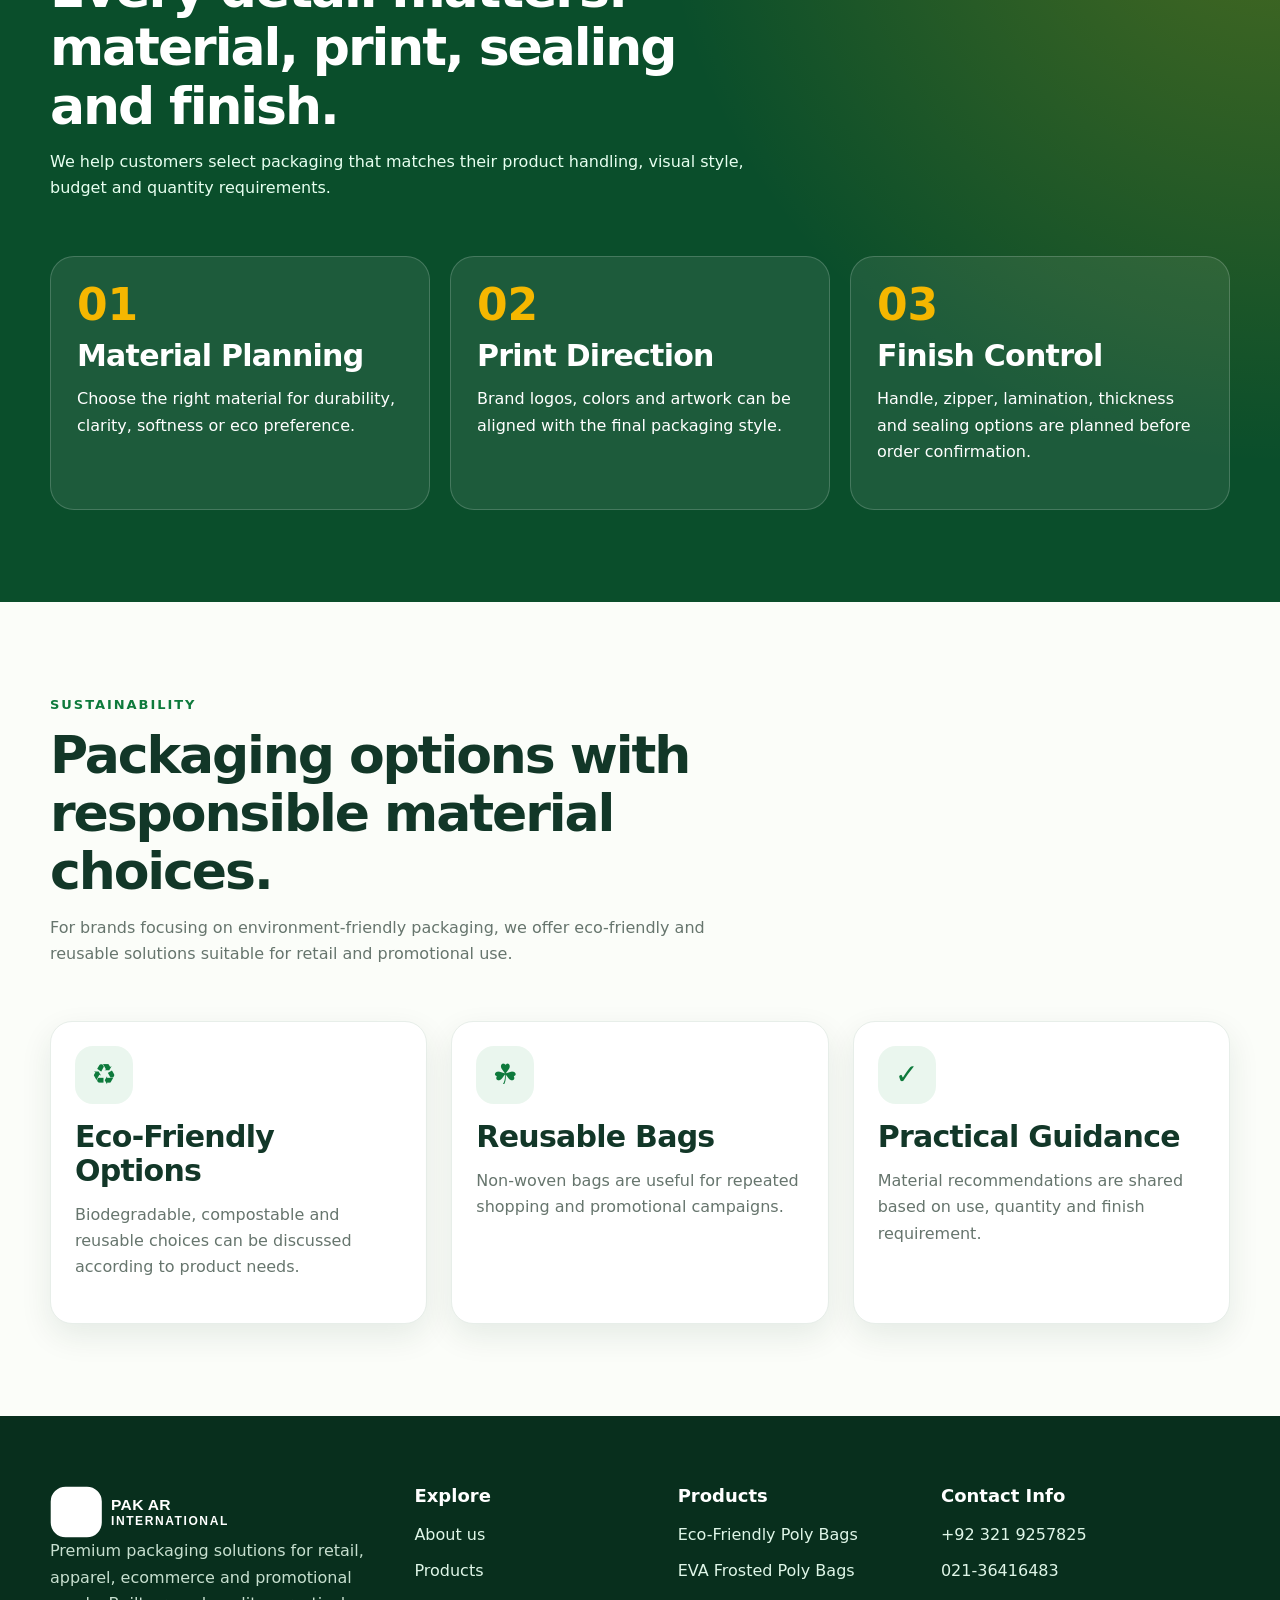
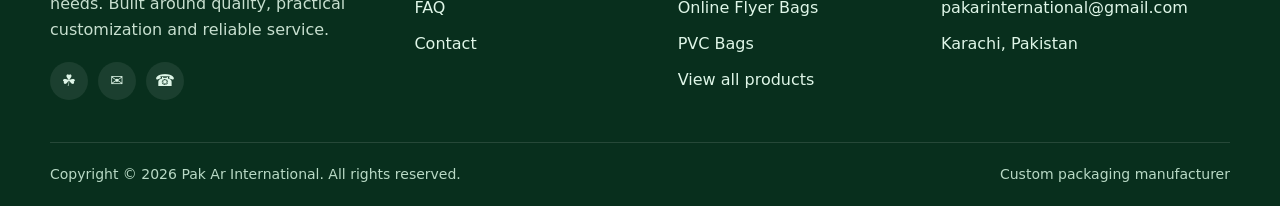
==== commit 2b977ecb: "Add files via upload" ====
--- a/about/index.html
+++ b/about/index.html
@@ -1,203 +1,152 @@
 <!doctype html>
-<html lang="en">
+<html lang="en" data-path-prefix="../">
 <head>
   <meta charset="utf-8">
   <meta name="viewport" content="width=device-width, initial-scale=1">
-  <title>About Pak Ar International | Packaging Manufacturer</title>
-  <meta name="description" content="Learn about Pak Ar International and its packaging products for retail, courier, apparel and premium use.">
-  <link rel="icon" href="/assets/images/favicon.svg" type="image/svg+xml">
-  <link rel="preconnect" href="https://fonts.googleapis.com">
-  <link rel="preconnect" href="https://fonts.gstatic.com" crossorigin>
-  <link href="https://fonts.googleapis.com/css2?family=Inter:wght@400;500;600;700;800;900&family=Playfair+Display:wght@700;800;900&display=swap" rel="stylesheet">
-  <link rel="stylesheet" href="/assets/css/styles.css">
+  <title>About Pak Ar International | Custom Packaging Manufacturer</title>
+  <meta name="description" content="Learn about Pak Ar International, a packaging manufacturer offering custom bags, eco options, printed finishes and practical packaging guidance.">
+  <meta name="robots" content="index, follow, max-image-preview:large">
+  <link rel="canonical" href="https://pakarinternational.com/about/">
+  <meta property="og:type" content="website">
+  <meta property="og:title" content="About Pak Ar International | Custom Packaging Manufacturer">
+  <meta property="og:description" content="Learn about Pak Ar International, a packaging manufacturer offering custom bags, eco options, printed finishes and practical packaging guidance.">
+  <meta property="og:url" content="https://pakarinternational.com/about/">
+  <meta property="og:image" content="https://pakarinternational.com/assets/images/pak-product-collage.webp">
+  <meta name="twitter:card" content="summary_large_image">
+  <link rel="icon" href="../assets/images/favicon.svg" type="image/svg+xml">
+  <link rel="preload" href="../assets/css/styles.css" as="style">
+  <link rel="stylesheet" href="../assets/css/styles.css">
+  <script type="application/ld+json">[{"@context": "https://schema.org", "@type": "Organization", "name": "Pak Ar International", "url": "https://pakarinternational.com", "logo": "https://pakarinternational.com/assets/images/logo.svg", "email": "pakarinternational@gmail.com", "telephone": ["+92 3219257825", "021-36416483"], "description": "Packaging manufacturer offering poly bags, EVA frosted bags, flyer bags, PVC bags, non-woven bags and laminated printed bags."}]</script>
 </head>
 <body>
-<div class="site-progress" id="siteProgress"></div>
-<div class="topbar">
-  <div class="container topbar__inner">
-    <div class="topbar__contact">
+<a class="skip-link" href="#main">Skip to content</a>
+<div class="top-progress" aria-hidden="true"></div>
+
+<header class="topbar">
+  <div class="container">
+    <div class="topbar-list">
       <a href="tel:+923219257825">+92 321 9257825</a>
-      <a href="tel:+922136416483">021-36416483</a>
-      <a href="mailto:arint.khi@gmail.com">arint.khi@gmail.com</a>
+      <a href="tel:02136416483">021-36416483</a>
+      <a href="mailto:pakarinternational@gmail.com">pakarinternational@gmail.com</a>
     </div>
-    <div class="topbar__right">
-      <span>Mon - Fri: 10:00 - 22:00</span>
-      <button class="topbar-copy" type="button" data-copy="arint.khi@gmail.com">Copy Email</button>
+    <div class="topbar-actions"><span>Mon - Fri: 10:00 - 22:00</span><a href="../contact/">Get a quote</a></div>
+  </div>
+</header>
+<header class="header">
+  <div class="container nav-shell">
+    <a class="logo" href="../" aria-label="Pak Ar International home"><img src="../assets/images/logo.svg" alt="Pak Ar International"></a>
+    <nav class="nav" aria-label="Primary navigation">
+      <div class="nav-item"><a class="nav-link" href="../">Home</a></div>
+      <div class="nav-item has-dropdown">
+        <a class="nav-link" href="../about/" aria-current="page">Discover <svg viewBox="0 0 20 20" fill="currentColor" aria-hidden="true"><path d="M5.2 7.2a1 1 0 0 1 1.4 0L10 10.6l3.4-3.4a1 1 0 1 1 1.4 1.4l-4.1 4.1a1 1 0 0 1-1.4 0L5.2 8.6a1 1 0 0 1 0-1.4z"/></svg></a>
+        <div class="dropdown">
+          <p class="drop-title">Company</p>
+          <a href="../about/">About Pak Ar<span>Our story, values and process</span></a>
+          <a href="../about/#quality">Quality Approach<span>Materials, finish and service</span></a>
+          <a href="../about/#sustainability">Sustainability<span>Responsible packaging options</span></a>
+        </div>
+      </div>
+      <div class="nav-item has-dropdown">
+        <a class="nav-link" href="../products/">Products <svg viewBox="0 0 20 20" fill="currentColor" aria-hidden="true"><path d="M5.2 7.2a1 1 0 0 1 1.4 0L10 10.6l3.4-3.4a1 1 0 1 1 1.4 1.4l-4.1 4.1a1 1 0 0 1-1.4 0L5.2 8.6a1 1 0 0 1 0-1.4z"/></svg></a>
+        <div class="dropdown mega">
+          <div><p class="drop-title">Packaging Range</p><a href="../products/eco-friendly-poly-bags/">Eco-Friendly Poly Bags<span>Biodegradable packaging</span></a><a href="../products/eva-frosted-poly-bags/">EVA Frosted Poly Bags<span>Frosted packaging</span></a></div>
+          <div><p class="drop-title">Retail & Courier</p><a href="../products/online-flyer-bags/">Online Flyer Bags<span>Courier packaging</span></a></div>
+          <div><p class="drop-title">Premium Finishes</p><a href="../products/pvc-bags/">PVC Bags<span>Transparent packaging</span></a><a href="../products/non-woven-bags/">Non-Woven Bags<span>Reusable packaging</span></a><a href="../products/laminated-printed-poly-bags/">Laminated Printed Poly Bags<span>Laminated packaging</span></a></div>
+        </div>
+      </div>
+      <div class="nav-item"><a class="nav-link" href="../faq/">FAQ</a></div>
+      <div class="nav-item"><a class="nav-link" href="../contact/">Contact</a></div>
+    </nav>
+    <div class="nav-cta">
+      <button class="icon-btn" type="button" data-open-modal="#searchModal" aria-label="Search products">⌕</button>
+      <button class="btn btn-yellow" type="button" data-open-modal="#quoteModal">Enquire Now</button>
+      <button class="menu-btn" type="button" aria-label="Open menu" aria-expanded="false"><span></span></button>
     </div>
   </div>
-</div>
-<header class="header" data-header>
-  <nav class="container nav" aria-label="Main navigation">
-    <a class="logo" href="/" aria-label="Pak Ar International home">
-      <span class="logo__mark">PA</span>
-      <span class="logo__text"><strong>Pak Ar International</strong><small>Packaging Solutions</small></span>
-    </a>
-    <button class="nav-toggle" type="button" aria-label="Open menu" aria-expanded="false" aria-controls="navMenu"><span></span><span></span><span></span></button>
-    <div class="nav__menu" id="navMenu">
-      <a class="nav__link" href="/">Home</a>
-      <a class="nav__link is-active" href="/about/">About</a>
-      <div class="dropdown" data-dropdown>
-        <button class="dropdown__button" type="button" aria-expanded="false">Products <span aria-hidden="true">⌄</span></button>
-        <div class="dropdown__menu">
-          <a href="/products/">All Products</a>
-          <a href="/products/eco-friendly-poly-bags/">Eco Friendly Poly Bags</a>
-<a href="/products/eva-frosted-poly-bags/">EVA Frosted Poly Bags</a>
-<a href="/products/online-flyer-bags/">Online Flyer Bags</a>
-<a href="/products/pvc-bags/">PVC Bags</a>
-<a href="/products/non-woven-bags/">Non Woven Bags</a>
-<a href="/products/laminated-printed-poly-bags/">Laminated Printed Poly Bags</a>
-        </div>
-      </div>
-      <a class="nav__link" href="/faq/">FAQ</a>
-      <a class="nav__link" href="/contact/">Contact</a>
-      <button class="btn btn--primary nav-quote" type="button" data-open-modal>Enquire Now</button>
-    </div>
-  </nav>
 </header>
-<main>
 
 <section class="page-hero">
-  <div class="container page-hero__inner reveal">
-    <span class="section-eyebrow">About Pak Ar International</span>
-    <h1>Packaging solutions shaped around product needs and brand presentation.</h1>
-    <p>Pak Ar International works with businesses that need reliable bags, clean finishing, practical customization and better product presentation.</p>
+  <div class="container">
+    <div class="breadcrumbs"><a href="../">Home</a><span>/</span><span>About</span></div>
+    <span class="eyebrow">Pak Ar International</span>
+    <h1>About Pak Ar International</h1>
+    <p class="lead">A packaging partner for businesses that need durable, presentable and customizable bags for retail, ecommerce, textile and promotional use.</p>
   </div>
 </section>
+<main id="main">
+  <section class="section">
+    <div class="container split">
+      <div class="reveal"><p class="kicker">Who we are</p><h2>Packaging solutions built around product protection and brand presentation.</h2><p>Pak Ar International works with businesses that need practical packaging with a professional finish. Our range includes poly bags, EVA frosted bags, online flyer bags, PVC bags, non-woven bags and laminated printed poly bags.</p><p>We focus on useful customization, clear communication and packaging that supports the way each product is sold, shipped or displayed.</p><div class="hero-actions"><a class="btn" href="../products/">Explore Products</a><button class="btn btn-outline" type="button" data-open-modal="#quoteModal">Send Requirement</button></div></div>
+      <div class="image-stack reveal"><img class="main-img" src="../assets/images/eco-biodegradable.webp" alt="Biodegradable packaging bags"><img class="sub-img" src="../assets/images/laminated-print.webp" alt="Printed packaging bags"><div class="stamp"><div><span>100%</span>Custom</div></div></div>
+    </div>
+  </section>
+  <section class="section value-band" id="quality">
+    <div class="container"><div class="section-head reveal"><div class="text"><p class="kicker">Quality approach</p><h2>Every detail matters: material, print, sealing and finish.</h2><p>We help customers select packaging that matches their product handling, visual style, budget and quantity requirements.</p></div></div><div class="values"><div class="value-card reveal"><b>01</b><h3>Material Planning</h3><p>Choose the right material for durability, clarity, softness or eco preference.</p></div><div class="value-card reveal"><b>02</b><h3>Print Direction</h3><p>Brand logos, colors and artwork can be aligned with the final packaging style.</p></div><div class="value-card reveal"><b>03</b><h3>Finish Control</h3><p>Handle, zipper, lamination, thickness and sealing options are planned before order confirmation.</p></div></div></div>
+  </section>
+  <section class="section" id="sustainability">
+    <div class="container"><div class="section-head reveal"><div class="text"><p class="kicker">Sustainability</p><h2>Packaging options with responsible material choices.</h2><p>For brands focusing on environment-friendly packaging, we offer eco-friendly and reusable solutions suitable for retail and promotional use.</p></div></div><div class="grid grid-3"><div class="card reveal"><div class="card-body"><div class="icon-box">♻</div><h3>Eco-Friendly Options</h3><p>Biodegradable, compostable and reusable choices can be discussed according to product needs.</p></div></div><div class="card reveal"><div class="card-body"><div class="icon-box">☘</div><h3>Reusable Bags</h3><p>Non-woven bags are useful for repeated shopping and promotional campaigns.</p></div></div><div class="card reveal"><div class="card-body"><div class="icon-box">✓</div><h3>Practical Guidance</h3><p>Material recommendations are shared based on use, quantity and finish requirement.</p></div></div></div></div>
+  </section>
+</main>
 
-<section class="section">
-  <div class="container split split--reverse">
-    <div class="content-block reveal">
-      <span class="section-eyebrow">Company profile</span>
-      <h2>Established in 2003 with a focus on packaging quality.</h2>
-      <p>The product range includes eco friendly poly bags, EVA frosted poly bags, online flyer bags, PVC bags, non woven bags and laminated printed poly bags. Each category is selected for practical commercial use across retail, apparel, courier, promotional and premium product packaging.</p>
-      <p>The goal is simple: provide packaging that looks neat, protects the product and supports brand identity through size, material, colour and printing choices.</p>
-      <div class="pill-row"><span>Custom Bags</span><span>Printing</span><span>Retail Packaging</span><span>Courier Packaging</span></div>
-    </div>
-    <div class="image-card reveal">
-      <img src="/assets/images/hero-packaging.svg" alt="Pak Ar International packaging illustration">
-    </div>
-  </div>
-</section>
-
-<section class="section section--light">
-  <div class="container values-grid">
-    <div class="value-card reveal"><span>01</span><h3>Material Focus</h3><p>Each project starts with choosing material, thickness and finishing according to product use.</p></div>
-    <div class="value-card reveal"><span>02</span><h3>Brand Presentation</h3><p>Printing and layout support a clean brand look across retail and dispatch packaging.</p></div>
-    <div class="value-card reveal"><span>03</span><h3>Practical Production</h3><p>Specifications are kept clear so orders can move from discussion to production smoothly.</p></div>
-    <div class="value-card reveal"><span>04</span><h3>Customer Support</h3><p>Phone, email and WhatsApp enquiry options make it easier to discuss requirements quickly.</p></div>
-  </div>
-</section>
-
-<section class="section">
-  <div class="container split">
-    <div class="process-card reveal">
-      <span class="section-eyebrow">Core strengths</span>
-      <div class="meter-list">
-        <div><div><b>Eco Friendly Poly Bags</b><span>80%</span></div><i style="--w:80%"></i></div>
-        <div><div><b>EVA / PEVA Bags</b><span>90%</span></div><i style="--w:90%"></i></div>
-        <div><div><b>Shopping & Retail Bags</b><span>90%</span></div><i style="--w:90%"></i></div>
+<footer class="footer">
+  <div class="container">
+    <div class="footer-grid">
+      <div>
+        <img class="footer-logo" src="../assets/images/logo.svg" alt="Pak Ar International">
+        <p>Premium packaging solutions for retail, apparel, ecommerce and promotional needs. Built around quality, practical customization and reliable service.</p>
+        <div class="socials"><a href="https://wa.me/923219257825" aria-label="WhatsApp">☘</a><a href="mailto:pakarinternational@gmail.com" aria-label="Email">✉</a><a href="tel:+923219257825" aria-label="Call">☎</a></div>
+      </div>
+      <div>
+        <h4>Explore</h4>
+        <ul><li><a href="../about/">About us</a></li><li><a href="../products/">Products</a></li><li><a href="../faq/">FAQ</a></li><li><a href="../contact/">Contact</a></li></ul>
+      </div>
+      <div>
+        <h4>Products</h4>
+        <ul><li><a href="../products/eco-friendly-poly-bags/">Eco-Friendly Poly Bags</a></li><li><a href="../products/eva-frosted-poly-bags/">EVA Frosted Poly Bags</a></li><li><a href="../products/online-flyer-bags/">Online Flyer Bags</a></li><li><a href="../products/pvc-bags/">PVC Bags</a></li><li><a href="../products/">View all products</a></li></ul>
+      </div>
+      <div>
+        <h4>Contact Info</h4>
+        <ul><li><a href="tel:+923219257825">+92 321 9257825</a></li><li><a href="tel:02136416483">021-36416483</a></li><li><a href="mailto:pakarinternational@gmail.com">pakarinternational@gmail.com</a></li><li>Karachi, Pakistan</li></ul>
       </div>
     </div>
-    <div class="content-block reveal">
-      <span class="section-eyebrow">What makes the work clear</span>
-      <h2>Every bag is planned around use, finish and branding.</h2>
-      <ul class="check-list">
-        <li>Material and thickness based on product requirement.</li>
-        <li>Printing support for logos and branded artwork.</li>
-        <li>Multiple categories for retail, courier and premium packaging.</li>
-        <li>Direct enquiry flow through WhatsApp and contact form.</li>
-      </ul>
-    </div>
-  </div>
-</section>
-
-</main>
-<footer class="footer">
-  <div class="container footer__grid">
-    <div>
-      <a class="logo logo--footer" href="/">
-        <span class="logo__mark">PA</span>
-        <span class="logo__text"><strong>Pak Ar International</strong><small>Packaging Solutions</small></span>
-      </a>
-      <p>Packaging built for retail, courier, apparel, promotional and premium product needs.</p>
-      <div class="footer-badges"><span>Custom Sizes</span><span>Brand Printing</span><span>Eco Options</span></div>
-    </div>
-    <div>
-      <h3>Pages</h3>
-      <ul class="footer-links">
-        <li><a href="/about/">About</a></li>
-        <li><a href="/products/">Products</a></li>
-        <li><a href="/faq/">FAQ</a></li>
-        <li><a href="/contact/">Contact</a></li>
-      </ul>
-    </div>
-    <div>
-      <h3>Products</h3>
-      <ul class="footer-links footer-links--two"><li><a href="/products/eco-friendly-poly-bags/">Eco Friendly Poly Bags</a></li>
-<li><a href="/products/eva-frosted-poly-bags/">EVA Frosted Poly Bags</a></li>
-<li><a href="/products/online-flyer-bags/">Online Flyer Bags</a></li>
-<li><a href="/products/pvc-bags/">PVC Bags</a></li>
-<li><a href="/products/non-woven-bags/">Non Woven Bags</a></li>
-<li><a href="/products/laminated-printed-poly-bags/">Laminated Printed Poly Bags</a></li></ul>
-    </div>
-    <div>
-      <h3>Get in touch</h3>
-      <ul class="footer-links">
-        <li><a href="tel:+923219257825">+92 321 9257825</a></li>
-        <li><a href="tel:+922136416483">021-36416483</a></li>
-        <li><a href="mailto:arint.khi@gmail.com">arint.khi@gmail.com</a></li>
-        <li>Mon - Fri: 10:00 - 22:00</li>
-      </ul>
-      <button class="btn btn--gold footer-btn" type="button" data-open-modal>Request Quote</button>
-    </div>
-  </div>
-  <div class="container footer__bottom">
-    <p>© <span id="year"></span> Pak Ar International. All rights reserved.</p>
-    <a href="/contact/">Directions</a>
+    <div class="footer-bottom"><span>Copyright © 2026 Pak Ar International. All rights reserved.</span><span>Custom packaging manufacturer</span></div>
   </div>
 </footer>
-
-<div class="modal" id="enquiryModal" aria-hidden="true" role="dialog" aria-label="Product enquiry form">
-  <div class="modal__panel" role="document">
-    <button class="modal__close" type="button" data-close-modal aria-label="Close enquiry form">×</button>
-    <span class="section-eyebrow">Quick Enquiry</span>
-    <h2>Tell us what you need</h2>
-    <p>Share your product, quantity and contact details. The message will open in WhatsApp so you can send it directly.</p>
-    <form class="form" data-contact-form>
-      <div class="form-grid">
-        <label>Full Name<input type="text" name="name" autocomplete="name" required></label>
-        <label>Phone Number<input type="tel" name="phone" autocomplete="tel" required></label>
-      </div>
-      <div class="form-grid">
-        <label>Email Address<input type="email" name="email" autocomplete="email"></label>
-        <label>Product
-          <select name="product" data-product-select>
-            <option>General Packaging</option>
-            <option>Eco Friendly Poly Bags</option><option>EVA Frosted Poly Bags</option><option>Online Flyer Bags</option><option>PVC Bags</option><option>Non Woven Bags</option><option>Laminated Printed Poly Bags</option>
-          </select>
-        </label>
-      </div>
-      <label>Quantity Range
-        <select name="quantity">
-          <option>Not sure yet</option>
-          <option>Below 1,000 pcs</option>
-          <option>1,000 - 5,000 pcs</option>
-          <option>5,000 - 20,000 pcs</option>
-          <option>20,000+ pcs</option>
-        </select>
-      </label>
-      <label>Message<textarea name="message" rows="4" ="Size, material, colour, printing or delivery details" required></textarea></label>
-      <button class="btn btn--primary form-submit" type="submit">Open WhatsApp Message</button>
-    </form>
+<a class="whatsapp-float" href="https://wa.me/923219257825?text=Hello%20Pak%20Ar%20International,%20I%20want%20to%20discuss%20packaging%20requirements." aria-label="Chat on WhatsApp">☘</a>
+<button class="back-top" type="button" aria-label="Back to top">↑</button>
+<div class="modal search-modal" id="searchModal" aria-hidden="true">
+  <div class="modal-backdrop"></div>
+  <div class="modal-box" role="dialog" aria-modal="true" aria-labelledby="searchTitle">
+    <button class="modal-close" type="button" aria-label="Close">×</button>
+    <h2 id="searchTitle">Search products</h2>
+    <div class="search-field"><input id="siteSearch" type="search" placeholder="Search eco bags, flyer bags, PVC, non-woven..."><svg width="20" height="20" viewBox="0 0 24 24" fill="none" stroke="currentColor" stroke-width="2"><circle cx="11" cy="11" r="7"></circle><path d="m20 20-3.5-3.5"></path></svg></div>
+    <div id="suggestions" class="suggestions"></div>
   </div>
 </div>
-
-<div class="compare-dock" id="compareDock" aria-live="polite">
-  <div><strong>Compare list</strong><span id="compareText">No product selected</span></div>
-  <button type="button" id="clearCompare">Clear</button>
+<div class="modal" id="quoteModal" aria-hidden="true">
+  <div class="modal-backdrop"></div>
+  <div class="modal-box" role="dialog" aria-modal="true" aria-labelledby="quoteTitle">
+    <button class="modal-close" type="button" aria-label="Close">×</button>
+    <h2 id="quoteTitle">Request a packaging quote</h2>
+    <p>Share the product type, size and quantity. The team will review your requirement and respond as soon as possible.</p>
+    
+<form class="form-grid" action="https://formsubmit.co/pakarinternational@gmail.com" method="POST" data-validate>
+  <input type="hidden" name="_subject" value="New packaging enquiry from website">
+  <input type="hidden" name="_template" value="table">
+  <input type="hidden" name="_captcha" value="false">
+  <input type="hidden" name="_next" value="https://pakarinternational.com/thank-you/">
+  <div class="field"><label for="m-name">Name</label><input id="m-name" name="name" type="text" placeholder="Your name" required></div>
+  <div class="field"><label for="m-phone">Phone</label><input id="m-phone" name="phone" type="tel" placeholder="Phone / WhatsApp" required></div>
+  <div class="field"><label for="m-email">Email</label><input id="m-email" name="email" type="email" placeholder="Email address"></div>
+  <div class="field"><label for="m-product">Product</label><select id="m-product" name="product" required><option value="">Select product</option><option value="Eco-Friendly Poly Bags">Eco-Friendly Poly Bags</option><option value="EVA Frosted Poly Bags">EVA Frosted Poly Bags</option><option value="Online Flyer Bags">Online Flyer Bags</option><option value="PVC Bags">PVC Bags</option><option value="Non-Woven Bags">Non-Woven Bags</option><option value="Laminated Printed Poly Bags">Laminated Printed Poly Bags</option></select></div>
+  <div class="field"><label for="m-qty">Quantity</label><input id="m-qty" name="quantity" type="text" placeholder="Example: 5,000 pieces"></div>
+  <div class="field"><label for="m-size">Size</label><input id="m-size" name="size" type="text" placeholder="Example: 10 x 14 inch"></div>
+  <div class="field full"><label for="m-message">Requirement</label><textarea id="m-message" name="message" placeholder="Tell us about material, print, colors, handle, zipper or delivery details" required></textarea></div>
+  <div class="field full"><button class="btn" type="submit">Submit Enquiry</button></div>
+</form>
+  </div>
 </div>
-<button class="backtop" id="backTop" type="button" aria-label="Back to top">↑</button>
-<div class="toast" id="toast" role="status" aria-live="polite"></div>
-<script src="/assets/js/app.js"></script>
+<div class="lightbox"><img src="" alt="Preview"></div>
+<script src="../assets/js/app.js" defer></script>
 </body>
-</html>
+</html>
--- a/assets/css/styles.css
+++ b/assets/css/styles.css
@@ -1,59 +1,51 @@
-
 :root{
-  --green-950:#06261d;
-  --green-900:#0b3a2c;
-  --green-800:#14513f;
-  --green-700:#1b6a50;
-  --green-100:#e8f4eb;
-  --green-50:#f5fbf6;
-  --gold:#c89e31;
-  --gold-2:#f4ca61;
-  --cream:#fbf8ed;
+  --green:#0e7a3c;
+  --green-dark:#0a4e2b;
+  --green-soft:#eaf6ee;
+  --yellow:#f5b700;
+  --yellow-soft:#fff4c7;
+  --ink:#123728;
+  --muted:#66756d;
+  --line:#e7eee9;
+  --bg:#fbfdf9;
   --white:#ffffff;
-  --ink:#17231f;
-  --muted:#66736e;
-  --line:rgba(10,50,37,.13);
-  --shadow:0 24px 70px rgba(6,38,29,.14);
-  --soft-shadow:0 14px 40px rgba(6,38,29,.10);
-  --radius:26px;
-  --container:1180px;
+  --shadow:0 20px 60px rgba(15,55,38,.12);
+  --shadow-soft:0 12px 32px rgba(15,55,38,.09);
+  --radius:22px;
+  --radius-sm:14px;
+  --max:1180px;
+  --font:Inter, ui-sans-serif, system-ui, -apple-system, BlinkMacSystemFont, "Segoe UI", Arial, sans-serif;
 }
 *{box-sizing:border-box}
-html{scroll-behavior:smooth;font-size:16px}
-body{margin:0;font-family:Inter,system-ui,-apple-system,Segoe UI,Arial,sans-serif;color:var(--ink);background:var(--cream);line-height:1.65;overflow-x:hidden}
-body.menu-open{overflow:hidden}
+html{scroll-behavior:smooth}
+body{margin:0;font-family:var(--font);background:var(--bg);color:var(--ink);line-height:1.65;overflow-x:hidden}
 a{color:inherit;text-decoration:none}
-img{max-width:100%;display:block}
-button,input,textarea,select{font:inherit}
+img{max-width:100%;display:block;height:auto}
+button,input,select,textarea{font:inherit}
 button{cursor:pointer}
-.container{width:min(var(--container),calc(100% - 40px));margin-inline:auto}
-.site-progress{position:fixed;left:0;top:0;height:3px;width:0;background:linear-gradient(90deg,var(--gold),var(--green-700));z-index:1000}
-.topbar{background:var(--green-950);color:rgba(255,255,255,.86);font-size:.86rem}
-.topbar__inner{min-height:42px;display:flex;align-items:center;justify-content:space-between;gap:16px}
-.topbar__contact,.topbar__right{display:flex;align-items:center;gap:16px;flex-wrap:wrap}
-.topbar a:hover{color:var(--gold-2)}
-.topbar-copy{border:1px solid rgba(255,255,255,.18);background:rgba(255,255,255,.08);color:#fff;border-radius:999px;padding:5px 11px}
-.header{position:sticky;top:0;z-index:900;background:rgba(251,248,237,.9);backdrop-filter:blur(16px);border-bottom:1px solid var(--line);transition:box-shadow .25s ease,background .25s ease}
-.header.is-scrolled{box-shadow:0 12px 35px rgba(6,38,29,.09);background:rgba(255,255,255,.92)}
-.nav{min-height:82px;display:flex;align-items:center;justify-content:space-between;gap:18px;position:relative}
-.logo{display:inline-flex;align-items:center;gap:12px;min-width:0}
-.logo__mark{width:48px;height:48px;border-radius:16px;display:grid;place-items:center;background:linear-gradient(135deg,var(--green-950),var(--green-700));color:var(--gold-2);font-family:"Playfair Display",Georgia,serif;font-size:1.4rem;font-weight:900;box-shadow:0 12px 26px rgba(6,38,29,.18);flex:0 0 auto}
-.logo__text{min-width:0}
-.logo__text strong{display:block;font-weight:900;letter-spacing:-.04em;color:var(--green-950);line-height:1.05;white-space:nowrap}
-.logo__text small{display:block;color:var(--muted);text-transform:uppercase;letter-spacing:.15em;font-size:.62rem;font-weight:800;margin-top:4px;white-space:nowrap}
-.nav__menu{display:flex;align-items:center;gap:7px}
-.nav__link,.dropdown__button{border:0;background:transparent;color:var(--ink);font-weight:850;font-size:.95rem;padding:12px 14px;border-radius:999px;display:inline-flex;align-items:center;gap:6px;line-height:1}
-.nav__link:hover,.nav__link.is-active,.dropdown__button:hover,.dropdown__button.is-active{background:#fff;color:var(--green-800);box-shadow:0 8px 22px rgba(6,38,29,.08)}
-.nav-quote{margin-left:5px}
-.dropdown{position:relative}.dropdown__menu{position:absolute;left:0;top:calc(100% + 12px);width:300px;padding:12px;border:1px solid var(--line);border-radius:20px;background:rgba(255,255,255,.98);box-shadow:var(--shadow);opacity:0;visibility:hidden;transform:translateY(8px);transition:.2s ease;z-index:10}.dropdown:hover .dropdown__menu,.dropdown.is-open .dropdown__menu{opacity:1;visibility:visible;transform:translateY(0)}.dropdown__menu a{display:block;border-radius:12px;padding:10px 12px;color:var(--muted);font-weight:750}.dropdown__menu a:hover{background:var(--green-100);color:var(--green-900)}
-.nav-toggle{display:none;width:46px;height:46px;border:0;border-radius:15px;background:var(--green-950);align-items:center;justify-content:center;flex-direction:column;gap:5px;box-shadow:0 10px 28px rgba(6,38,29,.16);flex:0 0 auto}.nav-toggle span{width:21px;height:2px;background:#fff;border-radius:99px;transition:.2s}.nav-toggle.is-open span:nth-child(1){transform:translateY(7px) rotate(45deg)}.nav-toggle.is-open span:nth-child(2){opacity:0}.nav-toggle.is-open span:nth-child(3){transform:translateY(-7px) rotate(-45deg)}
-.btn{border:0;border-radius:999px;min-height:48px;padding:13px 22px;display:inline-flex;align-items:center;justify-content:center;gap:9px;font-weight:900;transition:transform .2s ease,box-shadow .2s ease,background .2s ease}.btn:hover{transform:translateY(-2px)}.btn--primary,.btn--gold{background:linear-gradient(135deg,var(--gold),var(--gold-2));color:var(--green-950);box-shadow:0 13px 30px rgba(200,158,49,.28)}.btn--dark{background:var(--green-950);color:#fff;box-shadow:0 13px 30px rgba(6,38,29,.18)}.btn--outline{background:#fff;color:var(--green-900);border:1px solid var(--line);box-shadow:0 10px 24px rgba(6,38,29,.05)}
-.hero{position:relative;overflow:hidden;background:radial-gradient(circle at 80% 20%,rgba(200,158,49,.22),transparent 36%),linear-gradient(135deg,var(--cream),#eef8ef)}.hero:before{content:"";position:absolute;inset:auto -10% -35% -10%;height:360px;background:rgba(27,106,80,.08);border-radius:50% 50% 0 0}.hero__grid{position:relative;display:grid;grid-template-columns:1.03fr .97fr;align-items:center;gap:44px;min-height:680px;padding:80px 0}.hero__badge,.section-eyebrow{display:inline-flex;align-items:center;gap:8px;color:var(--green-800);font-weight:900;text-transform:uppercase;letter-spacing:.14em;font-size:.75rem}.hero h1,.page-hero h1,.product-hero h1,.section h2,.modal h2{font-family:"Playfair Display",Georgia,serif;color:var(--green-950);letter-spacing:-.045em;line-height:.96;margin:14px 0 18px}.hero h1{font-size:clamp(2.55rem,6vw,5.7rem);max-width:850px}.hero p{font-size:1.08rem;color:var(--muted);max-width:680px}.hero__actions{display:flex;gap:12px;flex-wrap:wrap;margin-top:28px}.hero__stats{display:grid;grid-template-columns:repeat(3,1fr);gap:12px;margin-top:34px;max-width:610px}.hero__stats div{background:rgba(255,255,255,.86);border:1px solid var(--line);border-radius:20px;padding:17px 18px;box-shadow:0 10px 24px rgba(6,38,29,.06)}.hero__stats strong{display:block;color:var(--green-900);font-size:1.65rem;line-height:1;font-weight:950}.hero__stats span{color:var(--muted);font-size:.84rem;font-weight:750}.hero__visual{position:relative}.hero__visual img,.image-card img,.product-hero__image img{filter:drop-shadow(0 32px 45px rgba(6,38,29,.18))}.floating-note{position:absolute;right:0;bottom:8%;max-width:280px;background:rgba(255,255,255,.93);border:1px solid var(--line);box-shadow:var(--soft-shadow);border-radius:22px;padding:18px}.floating-note strong{display:block;color:var(--green-950);line-height:1.2}.floating-note span{display:block;color:var(--muted);font-size:.9rem;margin-top:5px}
-.section{padding:96px 0}.section--light{background:#fff}.section--dark{background:linear-gradient(135deg,var(--green-950),var(--green-800));color:#fff}.section--dark h2,.section--dark .section-eyebrow{color:#fff}.section--dark p{color:rgba(255,255,255,.78)}.section-head{display:flex;align-items:end;justify-content:space-between;gap:24px;margin-bottom:28px}.section-head h2,.content-block h2,.quote-builder h2,.spec-board h2,.map-copy h2{font-size:clamp(2rem,4vw,3.4rem);margin:12px 0}.section-head p,.content-block p,.quote-builder p,.spec-board p,.map-copy p{color:var(--muted);max-width:720px}.service-strip{margin-top:-52px;position:relative;z-index:5}.service-strip__grid{display:grid;grid-template-columns:repeat(4,1fr);gap:16px}.mini-card{background:#fff;border:1px solid var(--line);border-radius:24px;padding:24px;box-shadow:var(--soft-shadow)}.mini-card span,.value-card span{display:inline-grid;place-items:center;width:42px;height:42px;border-radius:50%;background:var(--green-100);color:var(--green-900);font-weight:950}.mini-card h3,.value-card h3{margin:16px 0 8px;color:var(--green-950)}.mini-card p,.value-card p{margin:0;color:var(--muted);font-size:.95rem}.split{display:grid;grid-template-columns:1fr 1fr;gap:42px;align-items:center}.split--reverse{grid-template-columns:.9fr 1.1fr}.content-block,.process-card,.quote-card,.contact-panel,.contact-form,.spec-board,.quote-builder,.tab-section{background:#fff;border:1px solid var(--line);border-radius:var(--radius);padding:34px;box-shadow:var(--soft-shadow)}.process-card{background:linear-gradient(145deg,var(--green-950),var(--green-800));color:#fff}.process-card .section-eyebrow,.process-card h2,.process-card h3{color:#fff}.process-card p{color:rgba(255,255,255,.75)}.timeline{display:grid;gap:18px}.timeline div{display:grid;grid-template-columns:44px 1fr;gap:0 14px;align-items:start}.timeline b{grid-row:span 2;width:44px;height:44px;border-radius:50%;display:grid;place-items:center;background:var(--gold);color:var(--green-950)}.timeline h3{margin:0}.timeline p{margin:4px 0 0}.info-grid,.values-grid,.spec-grid{display:grid;grid-template-columns:repeat(2,1fr);gap:14px;margin-top:24px}.info-grid div,.spec-grid div{background:var(--green-50);border:1px solid var(--line);border-radius:18px;padding:18px}.info-grid strong,.spec-grid b{display:block;color:var(--green-950);font-weight:900}.info-grid span,.spec-grid span{color:var(--muted);font-size:.92rem}.values-grid{grid-template-columns:repeat(4,1fr)}.value-card{background:#fff;border:1px solid var(--line);border-radius:var(--radius);padding:28px;box-shadow:0 12px 30px rgba(6,38,29,.06)}.pill-row{display:flex;flex-wrap:wrap;gap:10px;margin-top:22px}.pill-row span,.footer-badges span{background:var(--green-100);color:var(--green-900);border-radius:999px;padding:8px 12px;font-weight:850;font-size:.85rem}.image-card{background:#fff;border:1px solid var(--line);border-radius:var(--radius);padding:28px;box-shadow:var(--soft-shadow)}.check-list{list-style:none;margin:22px 0 0;padding:0;display:grid;gap:12px}.check-list li{position:relative;padding-left:31px;color:var(--muted)}.check-list li:before{content:"✓";position:absolute;left:0;top:0;width:22px;height:22px;border-radius:50%;display:grid;place-items:center;background:var(--green-100);color:var(--green-800);font-size:.76rem;font-weight:950}.meter-list{display:grid;gap:20px}.meter-list div div{display:flex;justify-content:space-between;gap:16px;margin-bottom:8px}.meter-list i{display:block;height:9px;background:rgba(255,255,255,.15);border-radius:999px;overflow:hidden}.meter-list i:before{content:"";display:block;width:var(--w);height:100%;border-radius:inherit;background:linear-gradient(90deg,var(--gold),var(--gold-2))}
-.products-grid{display:grid;grid-template-columns:repeat(3,1fr);gap:22px}.products-grid--home{margin-top:0}.product-card{background:#fff;border:1px solid var(--line);border-radius:var(--radius);overflow:hidden;box-shadow:0 14px 35px rgba(6,38,29,.08);display:flex;flex-direction:column;min-width:0}.product-card__media{display:grid;place-items:center;min-height:235px;background:linear-gradient(135deg,var(--green-50),#fff)}.product-card__media img{max-height:190px;padding:18px;transition:transform .25s ease}.product-card:hover .product-card__media img{transform:scale(1.04)}.product-card__body{padding:22px;display:flex;flex-direction:column;flex:1}.product-card__top{display:flex;align-items:center;justify-content:space-between;gap:12px;margin-bottom:10px}.product-card__top span{color:var(--green-800);font-size:.76rem;font-weight:950;text-transform:uppercase;letter-spacing:.12em}.compare-btn{border:1px solid var(--line);background:var(--green-50);color:var(--green-900);border-radius:999px;padding:6px 10px;font-size:.78rem;font-weight:850}.compare-btn.is-added{background:var(--green-900);color:#fff}.product-card h3{margin:0 0 8px;color:var(--green-950);font-size:1.18rem;line-height:1.2}.product-card p{margin:0 0 20px;color:var(--muted);font-size:.95rem}.card-actions{margin-top:auto;display:flex;align-items:center;justify-content:space-between;gap:12px;flex-wrap:wrap}.text-link{color:var(--green-800);font-weight:900}.as-button{border:0;background:transparent;padding:0}.text-link:hover{text-decoration:underline}.product-toolbar{display:flex;align-items:center;justify-content:space-between;gap:18px;margin-bottom:28px}.search-box{display:grid;gap:7px;color:var(--green-950);font-weight:900;min-width:min(420px,100%)}.search-box input,.form input,.form select,.form textarea,.builder-panel select{width:100%;border:1px solid var(--line);border-radius:16px;padding:13px 15px;background:#fff;color:var(--ink);outline:0}.search-box input:focus,.form input:focus,.form select:focus,.form textarea:focus,.builder-panel select:focus{border-color:var(--green-700);box-shadow:0 0 0 4px rgba(27,106,80,.11)}.filter-pills{display:flex;gap:10px;flex-wrap:wrap}.filter-pills button{border:1px solid var(--line);background:#fff;color:var(--green-900);border-radius:999px;padding:10px 14px;font-weight:850}.filter-pills button.is-active{background:var(--green-900);color:#fff}.no-results{display:none;margin-top:20px;text-align:center;color:var(--muted);font-weight:850}.no-results.is-visible{display:block}.spec-board{display:grid;grid-template-columns:.85fr 1.15fr;gap:26px;align-items:center}.quote-builder{display:grid;grid-template-columns:.9fr 1.1fr;gap:26px;align-items:center;background:linear-gradient(135deg,#fff,var(--green-50))}.builder-panel{background:#fff;border:1px solid var(--line);border-radius:22px;padding:24px}.builder-panel label{font-weight:900;color:var(--green-950);display:grid;gap:8px}.guide-result{margin:18px 0;background:var(--green-50);border:1px solid var(--line);border-radius:18px;padding:18px}.guide-result strong{color:var(--green-950)}.guide-result p{margin:6px 0 0;color:var(--muted)}.cta{text-align:center;max-width:820px}.cta h2{font-size:clamp(2.2rem,5vw,4.4rem);margin:12px 0}.cta p{margin-inline:auto}.page-hero,.product-hero{background:linear-gradient(135deg,var(--green-950),var(--green-800));color:#fff;position:relative;overflow:hidden}.page-hero:after,.product-hero:after{content:"";position:absolute;right:-120px;bottom:-160px;width:420px;height:420px;border-radius:50%;background:rgba(200,158,49,.18)}.page-hero__inner{position:relative;z-index:1;padding:95px 0 82px;max-width:900px}.page-hero .section-eyebrow,.product-hero .section-eyebrow{color:var(--gold-2)}.page-hero h1,.product-hero h1{color:#fff;font-size:clamp(2.25rem,5vw,4.6rem)}.page-hero p,.product-hero p{color:rgba(255,255,255,.78);font-size:1.06rem;max-width:720px}.product-hero__grid{position:relative;z-index:1;display:grid;grid-template-columns:1fr .86fr;gap:40px;align-items:center;padding:82px 0}.product-hero__image{background:rgba(255,255,255,.08);border:1px solid rgba(255,255,255,.16);border-radius:var(--radius);padding:32px}.crumb{display:inline-flex;margin-bottom:18px;color:rgba(255,255,255,.75);font-weight:850}.crumb:hover{color:var(--gold-2)}.tab-buttons{display:flex;gap:10px;flex-wrap:wrap;border-bottom:1px solid var(--line);padding-bottom:16px;margin-bottom:22px}.tab-buttons button{border:1px solid var(--line);background:var(--green-50);border-radius:999px;padding:10px 14px;font-weight:900;color:var(--green-900)}.tab-buttons button.is-active{background:var(--green-900);color:#fff}.tab-panel{display:none}.tab-panel.is-active{display:block}.tab-panel h2{font-size:2rem;margin-top:0}.quote-card{background:linear-gradient(135deg,var(--green-950),var(--green-800));color:#fff}.quote-card h3{font-size:1.7rem;margin:0 0 10px}.quote-card p{color:rgba(255,255,255,.77)}
-.faq-layout{display:grid;grid-template-columns:320px 1fr;gap:26px;align-items:start}.faq-aside{position:sticky;top:112px;background:linear-gradient(145deg,var(--green-950),var(--green-800));color:#fff;border-radius:var(--radius);padding:28px;box-shadow:var(--soft-shadow)}.faq-aside h2{font-family:"Playfair Display",Georgia,serif;font-size:2rem;margin:0 0 8px;color:#fff}.faq-aside p{color:rgba(255,255,255,.78)}.faq-aside .btn{width:100%;margin-top:12px}.faq-item{background:#fff;border:1px solid var(--line);border-radius:22px;margin-bottom:12px;overflow:hidden}.faq-question{width:100%;border:0;background:#fff;padding:20px 22px;display:flex;justify-content:space-between;gap:18px;text-align:left;color:var(--green-950);font-weight:950}.faq-question b{width:30px;height:30px;border-radius:50%;display:grid;place-items:center;background:var(--green-100);color:var(--green-900);flex:0 0 auto}.faq-answer{display:grid;grid-template-rows:0fr;transition:grid-template-rows .24s ease}.faq-answer p{overflow:hidden;margin:0;padding:0 22px;color:var(--muted)}.faq-item.is-open .faq-answer{grid-template-rows:1fr}.faq-item.is-open .faq-answer p{padding-bottom:20px}.faq-search{margin-bottom:18px}.contact-grid{display:grid;grid-template-columns:.82fr 1.18fr;gap:26px;align-items:start}.contact-cards{display:grid;gap:12px;margin:22px 0}.contact-cards a,.contact-cards div{display:block;border:1px solid var(--line);background:var(--green-50);border-radius:18px;padding:16px}.contact-cards b{display:block;color:var(--green-950)}.contact-cards span{color:var(--muted);word-break:break-word}.contact-actions{display:flex;gap:12px;flex-wrap:wrap}.form{display:grid;gap:16px}.form h2{font-family:"Playfair Display",Georgia,serif;margin:0;color:var(--green-950);font-size:2.1rem}.form label{display:grid;gap:7px;font-weight:850;color:var(--green-950)}.form-grid{display:grid;grid-template-columns:1fr 1fr;gap:14px}.form textarea{resize:vertical;min-height:126px}.form-submit{width:100%}.map-block{display:grid;grid-template-columns:.75fr 1.25fr;gap:28px;align-items:stretch}.map-copy{background:#fff;border:1px solid var(--line);border-radius:var(--radius);padding:30px;box-shadow:var(--soft-shadow)}.map-frame{min-height:420px;border-radius:var(--radius);overflow:hidden;border:1px solid var(--line);box-shadow:var(--soft-shadow);background:#ddd}.map-frame iframe{width:100%;height:100%;min-height:420px;border:0}.footer{background:var(--green-950);color:rgba(255,255,255,.76);padding:72px 0 24px}.footer .logo__text strong{color:#fff}.footer .logo__text small{color:rgba(255,255,255,.6)}.footer__grid{display:grid;grid-template-columns:1.2fr .7fr 1.1fr .9fr;gap:32px}.footer h3{margin:0 0 14px;color:#fff}.footer p{max-width:330px}.footer-links{list-style:none;margin:0;padding:0;display:grid;gap:9px}.footer-links--two{grid-template-columns:1fr}.footer-links a:hover{color:var(--gold-2)}.footer-badges{display:flex;gap:8px;flex-wrap:wrap;margin-top:18px}.footer-badges span{background:rgba(255,255,255,.1);color:var(--gold-2)}.footer-btn{margin-top:18px}.footer__bottom{border-top:1px solid rgba(255,255,255,.12);margin-top:44px;padding-top:18px;display:flex;justify-content:space-between;gap:16px;flex-wrap:wrap}.modal{position:fixed;inset:0;background:rgba(6,38,29,.68);backdrop-filter:blur(8px);z-index:2000;display:grid;place-items:center;padding:22px;opacity:0;visibility:hidden;transition:.2s}.modal.is-open{opacity:1;visibility:visible}.modal__panel{position:relative;width:min(720px,100%);max-height:92vh;overflow:auto;background:#fff;border-radius:28px;padding:30px;box-shadow:0 30px 90px rgba(0,0,0,.3)}.modal__close{position:absolute;right:18px;top:15px;width:42px;height:42px;border-radius:50%;border:1px solid var(--line);background:var(--green-50);font-size:1.6rem;line-height:1}.modal p{color:var(--muted)}.compare-dock{position:fixed;left:50%;bottom:22px;transform:translate(-50%,120px);z-index:1000;min-width:min(620px,calc(100% - 32px));background:#fff;border:1px solid var(--line);border-radius:20px;box-shadow:var(--shadow);padding:14px 16px;display:flex;align-items:center;justify-content:space-between;gap:14px;transition:.25s ease}.compare-dock.is-visible{transform:translate(-50%,0)}.compare-dock strong{display:block;color:var(--green-950)}.compare-dock span{font-size:.88rem;color:var(--muted)}.compare-dock button{border:0;background:var(--green-950);color:#fff;border-radius:999px;padding:9px 13px;font-weight:850}.backtop{position:fixed;right:18px;bottom:20px;width:46px;height:46px;border:0;border-radius:50%;background:var(--green-950);color:#fff;font-weight:950;box-shadow:var(--shadow);opacity:0;visibility:hidden;transform:translateY(12px);transition:.22s;z-index:900}.backtop.is-visible{opacity:1;visibility:visible;transform:translateY(0)}.toast{position:fixed;right:18px;top:112px;background:var(--green-950);color:#fff;border-radius:16px;padding:13px 16px;box-shadow:var(--shadow);z-index:2200;opacity:0;visibility:hidden;transform:translateY(-10px);transition:.22s;max-width:min(380px,calc(100% - 36px))}.toast.is-visible{opacity:1;visibility:visible;transform:translateY(0)}.reveal{opacity:0;transform:translateY(18px);transition:opacity .55s ease,transform .55s ease}.reveal.is-visible{opacity:1;transform:translateY(0)}
-@media (max-width:1080px){.nav-quote{display:none}.hero__grid{grid-template-columns:1fr;min-height:auto;padding:70px 0}.hero__visual{max-width:720px;margin:auto}.service-strip{margin-top:0;padding:22px 0 0}.service-strip__grid,.values-grid{grid-template-columns:repeat(2,1fr)}.products-grid{grid-template-columns:repeat(2,1fr)}.footer__grid{grid-template-columns:1fr 1fr}.product-hero__grid,.contact-grid,.map-block,.spec-board,.quote-builder{grid-template-columns:1fr}.faq-layout{grid-template-columns:1fr}.faq-aside{position:static}.topbar__inner{justify-content:center}.topbar__right{display:none}}
-@media (max-width:860px){.container{width:min(100% - 28px,var(--container))}.nav{min-height:72px}.logo__mark{width:42px;height:42px;border-radius:14px}.logo__text strong{font-size:.98rem}.logo__text small{font-size:.55rem;letter-spacing:.11em}.nav-toggle{display:flex}.nav__menu{position:fixed;left:14px;right:14px;top:calc(72px + 10px);max-height:calc(100dvh - 92px);overflow:auto;display:flex;flex-direction:column;align-items:stretch;gap:8px;background:#fff;border:1px solid var(--line);box-shadow:var(--shadow);border-radius:24px;padding:16px;opacity:0;visibility:hidden;transform:translateY(-10px);transition:.2s}.nav__menu.is-open{opacity:1;visibility:visible;transform:translateY(0)}.nav__link,.dropdown__button{width:100%;justify-content:space-between;padding:15px 16px;border-radius:16px;background:var(--green-50)}.dropdown__menu{position:static;width:100%;box-shadow:none;border-radius:16px;display:none;opacity:1;visibility:visible;transform:none;margin-top:8px}.dropdown.is-open .dropdown__menu{display:block}.hero h1{font-size:clamp(2.35rem,11vw,4.2rem)}.hero__stats{grid-template-columns:1fr 1fr}.split,.split--reverse{grid-template-columns:1fr}.section{padding:72px 0}.section-head{display:grid}.product-toolbar{align-items:stretch;flex-direction:column}.filter-pills{overflow-x:auto;flex-wrap:nowrap;padding-bottom:3px}.filter-pills button{white-space:nowrap}.form-grid{grid-template-columns:1fr}.page-hero__inner,.product-hero__grid{padding:68px 0}.modal__panel{padding:24px}.compare-dock{bottom:14px;align-items:flex-start}.backtop{bottom:88px}.floating-note{position:relative;right:auto;bottom:auto;margin-top:12px}.hero__visual img{margin:auto}.footer__bottom{display:grid}.section-head h2,.content-block h2,.quote-builder h2,.spec-board h2,.map-copy h2{font-size:clamp(1.9rem,8vw,3rem)}}
-@media (max-width:620px){body{font-size:.98rem}.container{width:calc(100% - 24px)}.topbar{display:none}.header{top:0}.products-grid,.service-strip__grid,.values-grid,.info-grid,.spec-grid{grid-template-columns:1fr}.hero__grid{padding:50px 0}.hero__stats{grid-template-columns:1fr}.hero__actions,.contact-actions{display:grid}.hero__actions .btn,.contact-actions .btn{width:100%}.mini-card,.value-card,.content-block,.process-card,.quote-card,.contact-panel,.contact-form,.spec-board,.quote-builder,.tab-section,.map-copy{padding:22px;border-radius:22px}.product-card__media{min-height:200px}.product-hero__image{padding:20px}.tab-buttons{overflow-x:auto;flex-wrap:nowrap}.tab-buttons button{white-space:nowrap}.footer{padding-top:54px}.footer__grid{grid-template-columns:1fr;gap:26px}.footer p{max-width:100%}.modal{padding:12px}.modal__panel{border-radius:22px;max-height:94vh}.compare-dock{font-size:.9rem;display:grid}.map-frame,.map-frame iframe{min-height:330px}.faq-question{padding:17px}.logo__text strong{max-width:178px;overflow:hidden;text-overflow:ellipsis}.toast{top:74px;right:12px}.page-hero:after,.product-hero:after{width:280px;height:280px}}
-@media (max-width:380px){.logo__text strong{max-width:145px}.hero__badge,.section-eyebrow{letter-spacing:.09em}.btn{padding:12px 17px}.product-card__body{padding:18px}.card-actions{display:grid;justify-content:stretch}.compare-dock{min-width:calc(100% - 20px)}}
-@media (prefers-reduced-motion:reduce){*,*::before,*::after{scroll-behavior:auto!important;transition:none!important;animation:none!important}.reveal{opacity:1;transform:none}}
+::selection{background:var(--yellow);color:var(--ink)}
+.container{width:min(var(--max),calc(100% - 36px));margin-inline:auto}
+.skip-link{position:absolute;left:12px;top:-80px;background:var(--ink);color:#fff;padding:10px 14px;border-radius:10px;z-index:1000}.skip-link:focus{top:12px}
+.top-progress{position:fixed;top:0;left:0;height:4px;background:linear-gradient(90deg,var(--green),var(--yellow));width:0;z-index:9999}
+.topbar{background:var(--green-dark);color:#effff4;font-size:13px}
+.topbar .container{display:flex;align-items:center;justify-content:space-between;gap:14px;min-height:42px;flex-wrap:wrap;padding-block:6px}
+.topbar-list,.topbar-actions{display:flex;align-items:center;gap:16px;flex-wrap:wrap}.topbar a{opacity:.95}.topbar a:hover{color:var(--yellow)}
+.header{position:sticky;top:0;background:rgba(255,255,255,.92);backdrop-filter:saturate(180%) blur(14px);border-bottom:1px solid rgba(231,238,233,.9);z-index:900;transition:.25s ease}.header.is-scrolled{box-shadow:0 12px 35px rgba(15,55,38,.08)}
+.nav-shell{display:flex;align-items:center;justify-content:space-between;gap:24px;min-height:84px}
+.logo{display:flex;align-items:center;gap:10px;flex:0 0 auto}.logo img{width:230px;max-width:52vw}
+.nav{display:flex;align-items:center;gap:3px}.nav-item{position:relative}.nav-link{border:0;background:transparent;color:var(--ink);font-weight:750;padding:30px 12px;display:flex;align-items:center;gap:6px}.nav-link:hover,.nav-link[aria-current="page"]{color:var(--green)}.nav-link svg{width:13px;height:13px;transition:.2s ease}.nav-item:hover .nav-link svg{transform:rotate(180deg)}
+.dropdown{position:absolute;top:100%;left:0;background:#fff;min-width:280px;border:1px solid var(--line);border-radius:0 0 20px 20px;box-shadow:var(--shadow);padding:12px;opacity:0;visibility:hidden;transform:translateY(10px);transition:.2s ease}.nav-item:hover .dropdown,.nav-item:focus-within .dropdown{opacity:1;visibility:visible;transform:translateY(0)}
+.dropdown.mega{left:50%;transform:translate(-50%,10px);width:min(880px,92vw);display:grid;grid-template-columns:1fr 1fr 1fr;gap:12px}.nav-item:hover .dropdown.mega,.nav-item:focus-within .dropdown.mega{transform:translate(-50%,0)}
+.drop-title{font-size:12px;text-transform:uppercase;letter-spacing:.13em;color:var(--green);font-weight:850;margin:7px 10px}.dropdown a{display:flex;align-items:flex-start;gap:10px;padding:11px 10px;border-radius:13px;color:var(--ink);font-weight:700;line-height:1.35}.dropdown a span{display:block;font-size:12px;color:var(--muted);font-weight:500;margin-top:2px}.dropdown a:hover{background:var(--green-soft);color:var(--green)}
+.nav-cta{display:flex;align-items:center;gap:10px}.icon-btn,.menu-btn{border:1px solid var(--line);background:#fff;border-radius:999px;width:44px;height:44px;display:grid;place-items:center;color:var(--green);box-shadow:0 8px 20px rgba(15,55,38,.06)}.icon-btn:hover,.menu-btn:hover{border-color:var(--green);background:var(--green-soft)}.menu-btn{display:none}.menu-btn span{width:19px;height:2px;background:var(--green);position:relative}.menu-btn span:before,.menu-btn span:after{content:"";position:absolute;left:0;width:19px;height:2px;background:var(--green);transition:.2s ease}.menu-btn span:before{top:-6px}.menu-btn span:after{top:6px}.menu-open .menu-btn span{background:transparent}.menu-open .menu-btn span:before{top:0;transform:rotate(45deg)}.menu-open .menu-btn span:after{top:0;transform:rotate(-45deg)}
+.btn{display:inline-flex;align-items:center;justify-content:center;gap:9px;border:0;border-radius:999px;background:var(--green);color:#fff;font-weight:850;padding:12px 20px;min-height:46px;box-shadow:0 12px 30px rgba(14,122,60,.22);transition:.2s ease}.btn:hover{background:var(--green-dark);transform:translateY(-2px)}.btn-yellow{background:var(--yellow);color:var(--ink);box-shadow:0 12px 30px rgba(245,183,0,.22)}.btn-yellow:hover{background:#e5aa00;color:var(--ink)}.btn-outline{background:#fff;color:var(--green);border:1px solid var(--line);box-shadow:none}.btn-outline:hover{background:var(--green-soft);color:var(--green);border-color:var(--green)}.btn-sm{padding:9px 14px;min-height:38px;font-size:14px}
+.hero{position:relative;overflow:hidden;background:linear-gradient(110deg,#f7fbf4 0%,#ffffff 58%,#fff8dd 100%)}.hero:before{content:"";position:absolute;inset:0;background:url('../images/pattern.svg') center/520px auto;opacity:.45}.hero .container{position:relative;z-index:1}.hero-slider{min-height:660px;display:grid;align-items:center;padding-block:42px}.hero-slide{display:none;grid-template-columns:1.05fr .95fr;gap:42px;align-items:center}.hero-slide.active{display:grid;animation:fadeUp .55s ease both}.eyebrow{display:inline-flex;align-items:center;gap:8px;color:var(--green);font-size:13px;text-transform:uppercase;font-weight:900;letter-spacing:.16em}.eyebrow:before{content:"";width:34px;height:3px;border-radius:999px;background:var(--yellow)}h1,h2,h3,h4{line-height:1.12;margin:0 0 14px}h1{font-size:clamp(40px,6vw,76px);letter-spacing:-.055em}h2{font-size:clamp(30px,4.2vw,52px);letter-spacing:-.04em}h3{font-size:clamp(22px,2.4vw,30px);letter-spacing:-.025em}p{margin:0 0 18px;color:var(--muted)}.lead{font-size:clamp(17px,2vw,21px);color:#40544a;max-width:690px}.hero-actions{display:flex;gap:12px;flex-wrap:wrap;margin-top:24px}.hero-points{display:grid;grid-template-columns:repeat(3,1fr);gap:12px;margin-top:32px}.hero-point{background:rgba(255,255,255,.78);border:1px solid var(--line);border-radius:18px;padding:16px;box-shadow:var(--shadow-soft)}.hero-point strong{display:block;font-size:23px;color:var(--green);line-height:1}.hero-point span{font-size:13px;color:var(--muted);font-weight:700}.hero-visual{position:relative;min-height:500px;display:grid;place-items:center}.orb{position:absolute;width:min(480px,82vw);aspect-ratio:1;border-radius:50%;background:radial-gradient(circle at 36% 30%,#fff 0 20%,#dff2e5 36%,#f4d56a 68%,#0e7a3c 100%);opacity:.9;filter:drop-shadow(0 30px 70px rgba(14,122,60,.2))}.hero-product{position:relative;z-index:2;width:min(520px,84vw);filter:drop-shadow(0 36px 32px rgba(18,55,40,.18));animation:float 4s ease-in-out infinite}.hero-product.small{width:min(410px,76vw)}.floating-card{position:absolute;z-index:3;background:#fff;border:1px solid var(--line);border-radius:18px;padding:14px 16px;box-shadow:var(--shadow);font-weight:850}.floating-card small{display:block;color:var(--muted);font-weight:650}.floating-card.one{left:2%;bottom:16%}.floating-card.two{right:0;top:16%}.slider-controls{position:absolute;left:50%;bottom:28px;transform:translateX(-50%);display:flex;gap:8px;z-index:4}.dot{width:13px;height:13px;border:2px solid var(--green);background:#fff;border-radius:50%;padding:0}.dot.active{background:var(--green)}
+.section{padding-block:92px}.section-sm{padding-block:62px}.section-head{display:flex;align-items:end;justify-content:space-between;gap:24px;margin-bottom:36px}.section-head .text{max-width:700px}.kicker{font-weight:900;color:var(--green);letter-spacing:.15em;text-transform:uppercase;font-size:13px;margin-bottom:10px}.grid{display:grid;gap:24px}.grid-2{grid-template-columns:repeat(2,minmax(0,1fr))}.grid-3{grid-template-columns:repeat(3,minmax(0,1fr))}.grid-4{grid-template-columns:repeat(4,minmax(0,1fr))}.card{background:#fff;border:1px solid var(--line);border-radius:var(--radius);box-shadow:var(--shadow-soft);overflow:hidden;transition:.22s ease}.card:hover{transform:translateY(-6px);box-shadow:var(--shadow)}.card-body{padding:24px}.icon-box{width:58px;height:58px;border-radius:18px;background:var(--green-soft);color:var(--green);display:grid;place-items:center;font-size:28px;margin-bottom:16px}.service-card{min-height:100%;display:flex;flex-direction:column}.service-card img{width:100%;height:205px;object-fit:cover;background:#fff}.service-card .card-body{display:flex;flex-direction:column;flex:1}.service-card .btn{margin-top:auto;align-self:flex-start}.badge{display:inline-flex;align-items:center;gap:8px;border-radius:999px;background:var(--yellow-soft);color:#775600;font-weight:850;font-size:12px;padding:7px 11px;margin-bottom:12px}.split{display:grid;grid-template-columns:.9fr 1.1fr;gap:44px;align-items:center}.image-stack{position:relative;min-height:480px}.image-stack .main-img{position:absolute;inset:0 auto auto 0;width:78%;border-radius:30px;box-shadow:var(--shadow);border:8px solid #fff}.image-stack .sub-img{position:absolute;right:0;bottom:0;width:58%;border-radius:24px;box-shadow:var(--shadow);border:8px solid #fff}.image-stack .stamp{position:absolute;right:6%;top:5%;width:126px;height:126px;border-radius:50%;background:var(--green);color:#fff;display:grid;place-items:center;text-align:center;font-weight:900;box-shadow:0 20px 45px rgba(14,122,60,.25);z-index:2}.stamp span{font-size:36px;display:block;line-height:1}.timeline{display:grid;gap:16px}.timeline-item{display:grid;grid-template-columns:58px 1fr;gap:16px;align-items:start}.num{width:54px;height:54px;border-radius:50%;background:var(--yellow);font-weight:950;display:grid;place-items:center;color:var(--ink);box-shadow:0 12px 22px rgba(245,183,0,.22)}.value-band{background:var(--green-dark);color:#fff;position:relative;overflow:hidden}.value-band:before{content:"";position:absolute;inset:0;background:radial-gradient(circle at top right,rgba(245,183,0,.28),transparent 42%)}.value-band .container{position:relative;z-index:1}.value-band p,.value-band .kicker{color:#e7fff0}.values{display:grid;grid-template-columns:repeat(3,1fr);gap:20px;margin-top:34px}.value-card{border:1px solid rgba(255,255,255,.18);background:rgba(255,255,255,.08);border-radius:24px;padding:26px}.value-card b{display:block;font-size:44px;color:var(--yellow);line-height:1;margin-bottom:12px}.value-card h3,.value-card p{color:#fff}.work-grid{display:grid;grid-template-columns:repeat(4,1fr);gap:16px}.work-item{position:relative;border-radius:22px;overflow:hidden;background:#fff;min-height:250px;box-shadow:var(--shadow-soft)}.work-item:nth-child(1),.work-item:nth-child(4){grid-row:span 2}.work-item img{width:100%;height:100%;object-fit:cover;transition:.35s ease}.work-item:hover img{transform:scale(1.05)}.work-caption{position:absolute;left:12px;right:12px;bottom:12px;background:rgba(10,78,43,.88);color:#fff;border-radius:16px;padding:14px}.work-caption h3{font-size:17px;margin:0}.work-caption span{font-size:12px;color:#fff4c7;font-weight:750}.quality-cta{background:#fff;border:1px solid var(--line);border-radius:34px;box-shadow:var(--shadow);display:grid;grid-template-columns:1.1fr .9fr;gap:24px;align-items:center;padding:42px;overflow:hidden}.quality-list{display:grid;grid-template-columns:repeat(3,1fr);gap:12px;margin-top:22px}.quality-list div{background:var(--green-soft);border-radius:16px;padding:14px;font-weight:850;color:var(--green)}.clients{display:flex;gap:14px;flex-wrap:wrap}.client-pill{background:#fff;border:1px solid var(--line);border-radius:999px;padding:12px 18px;font-weight:850;color:var(--muted);box-shadow:0 8px 20px rgba(15,55,38,.05)}
+.page-hero{padding:86px 0 74px;background:linear-gradient(120deg,#f0f8f2,#fff 58%,#fff4c7);position:relative;overflow:hidden}.page-hero:before{content:"";position:absolute;inset:0;background:url('../images/pattern.svg') center/560px auto;opacity:.35}.page-hero .container{position:relative;z-index:1}.breadcrumbs{display:flex;gap:8px;flex-wrap:wrap;align-items:center;font-size:14px;color:var(--muted);margin-bottom:18px}.breadcrumbs a{color:var(--green);font-weight:850}.products-toolbar{display:flex;align-items:center;justify-content:space-between;gap:16px;flex-wrap:wrap;margin-bottom:26px}.search-field{position:relative;min-width:min(420px,100%);flex:1}.search-field input{width:100%;border:1px solid var(--line);background:#fff;border-radius:999px;padding:14px 48px 14px 18px;outline:none;box-shadow:0 12px 30px rgba(15,55,38,.05)}.search-field input:focus{border-color:var(--green);box-shadow:0 0 0 4px rgba(14,122,60,.1)}.search-field svg{position:absolute;right:17px;top:50%;transform:translateY(-50%);color:var(--green)}.filter-row{display:flex;gap:10px;flex-wrap:wrap}.filter-btn{border:1px solid var(--line);background:#fff;border-radius:999px;padding:10px 14px;font-weight:850;color:var(--muted)}.filter-btn.active,.filter-btn:hover{background:var(--green);color:#fff;border-color:var(--green)}.product-card[data-hidden="true"]{display:none}.product-meta{display:flex;gap:8px;flex-wrap:wrap;margin:15px 0}.product-meta span{font-size:12px;background:#f3f8f4;color:var(--green);border-radius:999px;padding:6px 9px;font-weight:800}.detail-layout{display:grid;grid-template-columns:1fr .82fr;gap:40px;align-items:start}.product-gallery{background:#fff;border:1px solid var(--line);border-radius:28px;padding:14px;box-shadow:var(--shadow-soft);position:sticky;top:110px}.product-gallery .gallery-main{border-radius:20px;overflow:hidden;background:#fff;cursor:zoom-in}.thumb-row{display:grid;grid-template-columns:repeat(3,1fr);gap:10px;margin-top:12px}.thumb{border:2px solid transparent;border-radius:15px;overflow:hidden;background:#fff;padding:0}.thumb.active,.thumb:hover{border-color:var(--green)}.detail-card{background:#fff;border:1px solid var(--line);border-radius:28px;padding:30px;box-shadow:var(--shadow-soft)}.spec-list{display:grid;grid-template-columns:1fr 1fr;gap:10px;margin:24px 0}.spec-list div{border:1px solid var(--line);border-radius:16px;padding:12px}.spec-list strong{display:block;color:var(--green);font-size:13px}.tabs{margin-top:28px}.tab-buttons{display:flex;gap:8px;flex-wrap:wrap;margin-bottom:14px}.tab-btn{border:1px solid var(--line);background:#fff;border-radius:999px;padding:10px 14px;font-weight:850}.tab-btn.active{background:var(--green);color:#fff;border-color:var(--green)}.tab-panel{display:none;background:#fff;border:1px solid var(--line);border-radius:18px;padding:18px}.tab-panel.active{display:block}.check-list{padding:0;margin:0;list-style:none;display:grid;gap:10px}.check-list li{position:relative;padding-left:30px;color:var(--muted)}.check-list li:before{content:"✓";position:absolute;left:0;top:0;width:22px;height:22px;border-radius:50%;background:var(--green-soft);color:var(--green);font-weight:950;display:grid;place-items:center;font-size:13px}.faq-list{display:grid;gap:12px}.faq-item{background:#fff;border:1px solid var(--line);border-radius:18px;overflow:hidden;box-shadow:0 10px 25px rgba(15,55,38,.05)}.faq-question{width:100%;border:0;background:#fff;text-align:left;padding:18px 20px;font-weight:900;color:var(--ink);display:flex;justify-content:space-between;gap:20px}.faq-question span:last-child{color:var(--green);font-size:22px}.faq-answer{display:none;padding:0 20px 18px;color:var(--muted)}.faq-item.open .faq-answer{display:block}.faq-item.open .faq-question span:last-child{transform:rotate(45deg)}.contact-grid{display:grid;grid-template-columns:.9fr 1.1fr;gap:30px}.contact-card{background:#fff;border:1px solid var(--line);border-radius:28px;padding:28px;box-shadow:var(--shadow-soft)}.contact-list{display:grid;gap:14px}.contact-list a,.contact-list div{display:grid;grid-template-columns:46px 1fr;gap:13px;align-items:center}.contact-list b{display:block}.contact-list span{color:var(--muted);font-size:14px}.contact-icon{width:46px;height:46px;border-radius:15px;background:var(--green-soft);color:var(--green);display:grid;place-items:center;font-size:22px}.form-grid{display:grid;grid-template-columns:1fr 1fr;gap:14px}.field{display:grid;gap:7px}.field.full{grid-column:1/-1}.field label{font-weight:850;font-size:14px}.field input,.field select,.field textarea{width:100%;border:1px solid var(--line);border-radius:14px;padding:13px 14px;background:#fff;outline:none}.field textarea{min-height:140px;resize:vertical}.field input:focus,.field select:focus,.field textarea:focus{border-color:var(--green);box-shadow:0 0 0 4px rgba(14,122,60,.1)}.map-wrap{border-radius:26px;overflow:hidden;border:1px solid var(--line);box-shadow:var(--shadow-soft);min-height:360px;background:#fff}.map-wrap iframe{width:100%;height:420px;border:0;display:block}.thank-you{min-height:60vh;display:grid;place-items:center;text-align:center}
+.footer{background:#082f1d;color:#dff6e8;padding-top:70px}.footer p{color:#c7dfcf}.footer a:hover{color:var(--yellow)}.footer-grid{display:grid;grid-template-columns:1.15fr .8fr .8fr 1fr;gap:32px}.footer-logo{width:220px;filter:brightness(0) invert(1)}.footer h4{color:#fff;font-size:18px;margin-bottom:16px}.footer ul{list-style:none;margin:0;padding:0;display:grid;gap:10px}.footer-bottom{border-top:1px solid rgba(255,255,255,.12);margin-top:42px;padding:20px 0;display:flex;justify-content:space-between;gap:12px;flex-wrap:wrap;color:#b8d9c5;font-size:14px}.socials{display:flex;gap:10px;margin-top:18px}.socials a{width:38px;height:38px;border-radius:50%;background:rgba(255,255,255,.08);display:grid;place-items:center}.whatsapp-float{position:fixed;right:18px;bottom:18px;width:56px;height:56px;border-radius:50%;background:#25d366;color:#fff;display:grid;place-items:center;z-index:850;box-shadow:0 18px 36px rgba(0,0,0,.18);font-size:25px}.back-top{position:fixed;right:18px;bottom:84px;width:46px;height:46px;border-radius:50%;border:1px solid var(--line);background:#fff;color:var(--green);box-shadow:var(--shadow-soft);display:grid;place-items:center;z-index:850;opacity:0;visibility:hidden;transition:.2s ease}.back-top.show{opacity:1;visibility:visible}.modal{position:fixed;inset:0;z-index:1000;display:none}.modal.open{display:block}.modal-backdrop{position:absolute;inset:0;background:rgba(8,47,29,.72);backdrop-filter:blur(8px)}.modal-box{position:relative;background:#fff;border-radius:28px;width:min(620px,calc(100% - 28px));max-height:88vh;overflow:auto;margin:6vh auto;padding:28px;box-shadow:0 30px 90px rgba(0,0,0,.24)}.modal-close{position:absolute;right:18px;top:18px;width:40px;height:40px;border:1px solid var(--line);background:#fff;border-radius:50%;font-size:23px;color:var(--green)}.search-modal .modal-box{width:min(760px,calc(100% - 28px))}.suggestions{display:grid;gap:10px;margin-top:16px}.suggestion{display:flex;gap:14px;align-items:center;border:1px solid var(--line);border-radius:16px;padding:12px}.suggestion img{width:72px;height:58px;object-fit:cover;border-radius:12px}.suggestion b{display:block}.lightbox{position:fixed;inset:0;background:rgba(8,47,29,.86);z-index:1100;display:none;align-items:center;justify-content:center;padding:20px}.lightbox.open{display:flex}.lightbox img{max-height:88vh;max-width:95vw;border-radius:18px;background:#fff}.reveal{opacity:0;transform:translateY(24px);transition:.65s ease}.reveal.in{opacity:1;transform:translateY(0)}
+@keyframes fadeUp{from{opacity:0;transform:translateY(18px)}to{opacity:1;transform:translateY(0)}}@keyframes float{0%,100%{transform:translateY(0)}50%{transform:translateY(-16px)}}
+@media (max-width:1120px){.nav-link{padding-inline:8px;font-size:14px}.hero-slide{gap:24px}.work-grid{grid-template-columns:repeat(3,1fr)}.footer-grid{grid-template-columns:1fr 1fr}.quality-cta{grid-template-columns:1fr}}
+@media (max-width:940px){.menu-btn{display:grid}.nav{position:fixed;inset:84px 0 auto 0;max-height:calc(100vh - 84px);overflow:auto;background:#fff;border-bottom:1px solid var(--line);box-shadow:var(--shadow);display:none;padding:12px 18px 22px}.menu-open .nav{display:block}.nav-item{border-bottom:1px solid var(--line)}.nav-link{width:100%;justify-content:space-between;padding:16px 4px}.dropdown,.dropdown.mega{position:static;opacity:1;visibility:visible;transform:none!important;display:none;width:100%;box-shadow:none;border:0;border-radius:16px;background:#f8fbf5;margin-bottom:12px}.nav-item.open .dropdown{display:grid}.dropdown.mega{grid-template-columns:1fr}.nav-cta .btn{display:none}.topbar .container{justify-content:center;text-align:center}.hero-slider{min-height:auto;padding-block:54px}.hero-slide,.split,.detail-layout,.contact-grid{grid-template-columns:1fr}.hero-visual{min-height:390px;order:-1}.hero-points,.values,.grid-3,.grid-4,.quality-list{grid-template-columns:1fr 1fr}.section-head{display:block}.product-gallery{position:static}.work-grid{grid-template-columns:repeat(2,1fr)}.image-stack{min-height:390px}}
+@media (max-width:640px){.container{width:min(100% - 24px,var(--max))}.logo img{width:190px}.nav-shell{min-height:74px}.nav{inset:74px 0 auto 0;max-height:calc(100vh - 74px)}.topbar-list{gap:8px;justify-content:center}.topbar-actions{display:none}.hero{padding-top:0}.hero-slide{gap:10px}.hero-visual{min-height:300px}.floating-card{display:none}.hero-points,.values,.grid-2,.grid-3,.grid-4,.quality-list,.spec-list,.form-grid{grid-template-columns:1fr}.section{padding-block:64px}.section-sm{padding-block:44px}h1{font-size:42px}.lead{font-size:16px}.card-body,.detail-card,.contact-card,.modal-box{padding:20px}.work-grid{grid-template-columns:1fr}.work-item,.work-item:nth-child(1),.work-item:nth-child(4){grid-row:auto;min-height:240px}.footer-grid{grid-template-columns:1fr}.footer-bottom{display:block;text-align:center}.page-hero{padding:58px 0}.thumb-row{grid-template-columns:repeat(3,1fr)}.image-stack{min-height:320px}.image-stack .stamp{width:92px;height:92px}.image-stack .stamp span{font-size:28px}.contact-list a,.contact-list div{grid-template-columns:40px 1fr}.contact-icon{width:40px;height:40px}.whatsapp-float{width:50px;height:50px}.back-top{bottom:78px}}
+@media (max-width:380px){.hero-actions .btn{width:100%}.topbar{font-size:12px}.logo img{width:168px}.hero-visual{min-height:260px}.section{padding-block:52px}.service-card img{height:180px}}
+@media (prefers-reduced-motion:reduce){*,*:before,*:after{animation:none!important;transition:none!important;scroll-behavior:auto!important}.reveal{opacity:1;transform:none}}
--- a/assets/css/styles.css
+++ b/assets/css/styles.css
@@ -1,59 +1,51 @@
-
 :root{
-  --green-950:#06261d;
-  --green-900:#0b3a2c;
-  --green-800:#14513f;
-  --green-700:#1b6a50;
-  --green-100:#e8f4eb;
-  --green-50:#f5fbf6;
-  --gold:#c89e31;
-  --gold-2:#f4ca61;
-  --cream:#fbf8ed;
+  --green:#0e7a3c;
+  --green-dark:#0a4e2b;
+  --green-soft:#eaf6ee;
+  --yellow:#f5b700;
+  --yellow-soft:#fff4c7;
+  --ink:#123728;
+  --muted:#66756d;
+  --line:#e7eee9;
+  --bg:#fbfdf9;
   --white:#ffffff;
-  --ink:#17231f;
-  --muted:#66736e;
-  --line:rgba(10,50,37,.13);
-  --shadow:0 24px 70px rgba(6,38,29,.14);
-  --soft-shadow:0 14px 40px rgba(6,38,29,.10);
-  --radius:26px;
-  --container:1180px;
+  --shadow:0 20px 60px rgba(15,55,38,.12);
+  --shadow-soft:0 12px 32px rgba(15,55,38,.09);
+  --radius:22px;
+  --radius-sm:14px;
+  --max:1180px;
+  --font:Inter, ui-sans-serif, system-ui, -apple-system, BlinkMacSystemFont, "Segoe UI", Arial, sans-serif;
 }
 *{box-sizing:border-box}
-html{scroll-behavior:smooth;font-size:16px}
-body{margin:0;font-family:Inter,system-ui,-apple-system,Segoe UI,Arial,sans-serif;color:var(--ink);background:var(--cream);line-height:1.65;overflow-x:hidden}
-body.menu-open{overflow:hidden}
+html{scroll-behavior:smooth}
+body{margin:0;font-family:var(--font);background:var(--bg);color:var(--ink);line-height:1.65;overflow-x:hidden}
 a{color:inherit;text-decoration:none}
-img{max-width:100%;display:block}
-button,input,textarea,select{font:inherit}
+img{max-width:100%;display:block;height:auto}
+button,input,select,textarea{font:inherit}
 button{cursor:pointer}
-.container{width:min(var(--container),calc(100% - 40px));margin-inline:auto}
-.site-progress{position:fixed;left:0;top:0;height:3px;width:0;background:linear-gradient(90deg,var(--gold),var(--green-700));z-index:1000}
-.topbar{background:var(--green-950);color:rgba(255,255,255,.86);font-size:.86rem}
-.topbar__inner{min-height:42px;display:flex;align-items:center;justify-content:space-between;gap:16px}
-.topbar__contact,.topbar__right{display:flex;align-items:center;gap:16px;flex-wrap:wrap}
-.topbar a:hover{color:var(--gold-2)}
-.topbar-copy{border:1px solid rgba(255,255,255,.18);background:rgba(255,255,255,.08);color:#fff;border-radius:999px;padding:5px 11px}
-.header{position:sticky;top:0;z-index:900;background:rgba(251,248,237,.9);backdrop-filter:blur(16px);border-bottom:1px solid var(--line);transition:box-shadow .25s ease,background .25s ease}
-.header.is-scrolled{box-shadow:0 12px 35px rgba(6,38,29,.09);background:rgba(255,255,255,.92)}
-.nav{min-height:82px;display:flex;align-items:center;justify-content:space-between;gap:18px;position:relative}
-.logo{display:inline-flex;align-items:center;gap:12px;min-width:0}
-.logo__mark{width:48px;height:48px;border-radius:16px;display:grid;place-items:center;background:linear-gradient(135deg,var(--green-950),var(--green-700));color:var(--gold-2);font-family:"Playfair Display",Georgia,serif;font-size:1.4rem;font-weight:900;box-shadow:0 12px 26px rgba(6,38,29,.18);flex:0 0 auto}
-.logo__text{min-width:0}
-.logo__text strong{display:block;font-weight:900;letter-spacing:-.04em;color:var(--green-950);line-height:1.05;white-space:nowrap}
-.logo__text small{display:block;color:var(--muted);text-transform:uppercase;letter-spacing:.15em;font-size:.62rem;font-weight:800;margin-top:4px;white-space:nowrap}
-.nav__menu{display:flex;align-items:center;gap:7px}
-.nav__link,.dropdown__button{border:0;background:transparent;color:var(--ink);font-weight:850;font-size:.95rem;padding:12px 14px;border-radius:999px;display:inline-flex;align-items:center;gap:6px;line-height:1}
-.nav__link:hover,.nav__link.is-active,.dropdown__button:hover,.dropdown__button.is-active{background:#fff;color:var(--green-800);box-shadow:0 8px 22px rgba(6,38,29,.08)}
-.nav-quote{margin-left:5px}
-.dropdown{position:relative}.dropdown__menu{position:absolute;left:0;top:calc(100% + 12px);width:300px;padding:12px;border:1px solid var(--line);border-radius:20px;background:rgba(255,255,255,.98);box-shadow:var(--shadow);opacity:0;visibility:hidden;transform:translateY(8px);transition:.2s ease;z-index:10}.dropdown:hover .dropdown__menu,.dropdown.is-open .dropdown__menu{opacity:1;visibility:visible;transform:translateY(0)}.dropdown__menu a{display:block;border-radius:12px;padding:10px 12px;color:var(--muted);font-weight:750}.dropdown__menu a:hover{background:var(--green-100);color:var(--green-900)}
-.nav-toggle{display:none;width:46px;height:46px;border:0;border-radius:15px;background:var(--green-950);align-items:center;justify-content:center;flex-direction:column;gap:5px;box-shadow:0 10px 28px rgba(6,38,29,.16);flex:0 0 auto}.nav-toggle span{width:21px;height:2px;background:#fff;border-radius:99px;transition:.2s}.nav-toggle.is-open span:nth-child(1){transform:translateY(7px) rotate(45deg)}.nav-toggle.is-open span:nth-child(2){opacity:0}.nav-toggle.is-open span:nth-child(3){transform:translateY(-7px) rotate(-45deg)}
-.btn{border:0;border-radius:999px;min-height:48px;padding:13px 22px;display:inline-flex;align-items:center;justify-content:center;gap:9px;font-weight:900;transition:transform .2s ease,box-shadow .2s ease,background .2s ease}.btn:hover{transform:translateY(-2px)}.btn--primary,.btn--gold{background:linear-gradient(135deg,var(--gold),var(--gold-2));color:var(--green-950);box-shadow:0 13px 30px rgba(200,158,49,.28)}.btn--dark{background:var(--green-950);color:#fff;box-shadow:0 13px 30px rgba(6,38,29,.18)}.btn--outline{background:#fff;color:var(--green-900);border:1px solid var(--line);box-shadow:0 10px 24px rgba(6,38,29,.05)}
-.hero{position:relative;overflow:hidden;background:radial-gradient(circle at 80% 20%,rgba(200,158,49,.22),transparent 36%),linear-gradient(135deg,var(--cream),#eef8ef)}.hero:before{content:"";position:absolute;inset:auto -10% -35% -10%;height:360px;background:rgba(27,106,80,.08);border-radius:50% 50% 0 0}.hero__grid{position:relative;display:grid;grid-template-columns:1.03fr .97fr;align-items:center;gap:44px;min-height:680px;padding:80px 0}.hero__badge,.section-eyebrow{display:inline-flex;align-items:center;gap:8px;color:var(--green-800);font-weight:900;text-transform:uppercase;letter-spacing:.14em;font-size:.75rem}.hero h1,.page-hero h1,.product-hero h1,.section h2,.modal h2{font-family:"Playfair Display",Georgia,serif;color:var(--green-950);letter-spacing:-.045em;line-height:.96;margin:14px 0 18px}.hero h1{font-size:clamp(2.55rem,6vw,5.7rem);max-width:850px}.hero p{font-size:1.08rem;color:var(--muted);max-width:680px}.hero__actions{display:flex;gap:12px;flex-wrap:wrap;margin-top:28px}.hero__stats{display:grid;grid-template-columns:repeat(3,1fr);gap:12px;margin-top:34px;max-width:610px}.hero__stats div{background:rgba(255,255,255,.86);border:1px solid var(--line);border-radius:20px;padding:17px 18px;box-shadow:0 10px 24px rgba(6,38,29,.06)}.hero__stats strong{display:block;color:var(--green-900);font-size:1.65rem;line-height:1;font-weight:950}.hero__stats span{color:var(--muted);font-size:.84rem;font-weight:750}.hero__visual{position:relative}.hero__visual img,.image-card img,.product-hero__image img{filter:drop-shadow(0 32px 45px rgba(6,38,29,.18))}.floating-note{position:absolute;right:0;bottom:8%;max-width:280px;background:rgba(255,255,255,.93);border:1px solid var(--line);box-shadow:var(--soft-shadow);border-radius:22px;padding:18px}.floating-note strong{display:block;color:var(--green-950);line-height:1.2}.floating-note span{display:block;color:var(--muted);font-size:.9rem;margin-top:5px}
-.section{padding:96px 0}.section--light{background:#fff}.section--dark{background:linear-gradient(135deg,var(--green-950),var(--green-800));color:#fff}.section--dark h2,.section--dark .section-eyebrow{color:#fff}.section--dark p{color:rgba(255,255,255,.78)}.section-head{display:flex;align-items:end;justify-content:space-between;gap:24px;margin-bottom:28px}.section-head h2,.content-block h2,.quote-builder h2,.spec-board h2,.map-copy h2{font-size:clamp(2rem,4vw,3.4rem);margin:12px 0}.section-head p,.content-block p,.quote-builder p,.spec-board p,.map-copy p{color:var(--muted);max-width:720px}.service-strip{margin-top:-52px;position:relative;z-index:5}.service-strip__grid{display:grid;grid-template-columns:repeat(4,1fr);gap:16px}.mini-card{background:#fff;border:1px solid var(--line);border-radius:24px;padding:24px;box-shadow:var(--soft-shadow)}.mini-card span,.value-card span{display:inline-grid;place-items:center;width:42px;height:42px;border-radius:50%;background:var(--green-100);color:var(--green-900);font-weight:950}.mini-card h3,.value-card h3{margin:16px 0 8px;color:var(--green-950)}.mini-card p,.value-card p{margin:0;color:var(--muted);font-size:.95rem}.split{display:grid;grid-template-columns:1fr 1fr;gap:42px;align-items:center}.split--reverse{grid-template-columns:.9fr 1.1fr}.content-block,.process-card,.quote-card,.contact-panel,.contact-form,.spec-board,.quote-builder,.tab-section{background:#fff;border:1px solid var(--line);border-radius:var(--radius);padding:34px;box-shadow:var(--soft-shadow)}.process-card{background:linear-gradient(145deg,var(--green-950),var(--green-800));color:#fff}.process-card .section-eyebrow,.process-card h2,.process-card h3{color:#fff}.process-card p{color:rgba(255,255,255,.75)}.timeline{display:grid;gap:18px}.timeline div{display:grid;grid-template-columns:44px 1fr;gap:0 14px;align-items:start}.timeline b{grid-row:span 2;width:44px;height:44px;border-radius:50%;display:grid;place-items:center;background:var(--gold);color:var(--green-950)}.timeline h3{margin:0}.timeline p{margin:4px 0 0}.info-grid,.values-grid,.spec-grid{display:grid;grid-template-columns:repeat(2,1fr);gap:14px;margin-top:24px}.info-grid div,.spec-grid div{background:var(--green-50);border:1px solid var(--line);border-radius:18px;padding:18px}.info-grid strong,.spec-grid b{display:block;color:var(--green-950);font-weight:900}.info-grid span,.spec-grid span{color:var(--muted);font-size:.92rem}.values-grid{grid-template-columns:repeat(4,1fr)}.value-card{background:#fff;border:1px solid var(--line);border-radius:var(--radius);padding:28px;box-shadow:0 12px 30px rgba(6,38,29,.06)}.pill-row{display:flex;flex-wrap:wrap;gap:10px;margin-top:22px}.pill-row span,.footer-badges span{background:var(--green-100);color:var(--green-900);border-radius:999px;padding:8px 12px;font-weight:850;font-size:.85rem}.image-card{background:#fff;border:1px solid var(--line);border-radius:var(--radius);padding:28px;box-shadow:var(--soft-shadow)}.check-list{list-style:none;margin:22px 0 0;padding:0;display:grid;gap:12px}.check-list li{position:relative;padding-left:31px;color:var(--muted)}.check-list li:before{content:"✓";position:absolute;left:0;top:0;width:22px;height:22px;border-radius:50%;display:grid;place-items:center;background:var(--green-100);color:var(--green-800);font-size:.76rem;font-weight:950}.meter-list{display:grid;gap:20px}.meter-list div div{display:flex;justify-content:space-between;gap:16px;margin-bottom:8px}.meter-list i{display:block;height:9px;background:rgba(255,255,255,.15);border-radius:999px;overflow:hidden}.meter-list i:before{content:"";display:block;width:var(--w);height:100%;border-radius:inherit;background:linear-gradient(90deg,var(--gold),var(--gold-2))}
-.products-grid{display:grid;grid-template-columns:repeat(3,1fr);gap:22px}.products-grid--home{margin-top:0}.product-card{background:#fff;border:1px solid var(--line);border-radius:var(--radius);overflow:hidden;box-shadow:0 14px 35px rgba(6,38,29,.08);display:flex;flex-direction:column;min-width:0}.product-card__media{display:grid;place-items:center;min-height:235px;background:linear-gradient(135deg,var(--green-50),#fff)}.product-card__media img{max-height:190px;padding:18px;transition:transform .25s ease}.product-card:hover .product-card__media img{transform:scale(1.04)}.product-card__body{padding:22px;display:flex;flex-direction:column;flex:1}.product-card__top{display:flex;align-items:center;justify-content:space-between;gap:12px;margin-bottom:10px}.product-card__top span{color:var(--green-800);font-size:.76rem;font-weight:950;text-transform:uppercase;letter-spacing:.12em}.compare-btn{border:1px solid var(--line);background:var(--green-50);color:var(--green-900);border-radius:999px;padding:6px 10px;font-size:.78rem;font-weight:850}.compare-btn.is-added{background:var(--green-900);color:#fff}.product-card h3{margin:0 0 8px;color:var(--green-950);font-size:1.18rem;line-height:1.2}.product-card p{margin:0 0 20px;color:var(--muted);font-size:.95rem}.card-actions{margin-top:auto;display:flex;align-items:center;justify-content:space-between;gap:12px;flex-wrap:wrap}.text-link{color:var(--green-800);font-weight:900}.as-button{border:0;background:transparent;padding:0}.text-link:hover{text-decoration:underline}.product-toolbar{display:flex;align-items:center;justify-content:space-between;gap:18px;margin-bottom:28px}.search-box{display:grid;gap:7px;color:var(--green-950);font-weight:900;min-width:min(420px,100%)}.search-box input,.form input,.form select,.form textarea,.builder-panel select{width:100%;border:1px solid var(--line);border-radius:16px;padding:13px 15px;background:#fff;color:var(--ink);outline:0}.search-box input:focus,.form input:focus,.form select:focus,.form textarea:focus,.builder-panel select:focus{border-color:var(--green-700);box-shadow:0 0 0 4px rgba(27,106,80,.11)}.filter-pills{display:flex;gap:10px;flex-wrap:wrap}.filter-pills button{border:1px solid var(--line);background:#fff;color:var(--green-900);border-radius:999px;padding:10px 14px;font-weight:850}.filter-pills button.is-active{background:var(--green-900);color:#fff}.no-results{display:none;margin-top:20px;text-align:center;color:var(--muted);font-weight:850}.no-results.is-visible{display:block}.spec-board{display:grid;grid-template-columns:.85fr 1.15fr;gap:26px;align-items:center}.quote-builder{display:grid;grid-template-columns:.9fr 1.1fr;gap:26px;align-items:center;background:linear-gradient(135deg,#fff,var(--green-50))}.builder-panel{background:#fff;border:1px solid var(--line);border-radius:22px;padding:24px}.builder-panel label{font-weight:900;color:var(--green-950);display:grid;gap:8px}.guide-result{margin:18px 0;background:var(--green-50);border:1px solid var(--line);border-radius:18px;padding:18px}.guide-result strong{color:var(--green-950)}.guide-result p{margin:6px 0 0;color:var(--muted)}.cta{text-align:center;max-width:820px}.cta h2{font-size:clamp(2.2rem,5vw,4.4rem);margin:12px 0}.cta p{margin-inline:auto}.page-hero,.product-hero{background:linear-gradient(135deg,var(--green-950),var(--green-800));color:#fff;position:relative;overflow:hidden}.page-hero:after,.product-hero:after{content:"";position:absolute;right:-120px;bottom:-160px;width:420px;height:420px;border-radius:50%;background:rgba(200,158,49,.18)}.page-hero__inner{position:relative;z-index:1;padding:95px 0 82px;max-width:900px}.page-hero .section-eyebrow,.product-hero .section-eyebrow{color:var(--gold-2)}.page-hero h1,.product-hero h1{color:#fff;font-size:clamp(2.25rem,5vw,4.6rem)}.page-hero p,.product-hero p{color:rgba(255,255,255,.78);font-size:1.06rem;max-width:720px}.product-hero__grid{position:relative;z-index:1;display:grid;grid-template-columns:1fr .86fr;gap:40px;align-items:center;padding:82px 0}.product-hero__image{background:rgba(255,255,255,.08);border:1px solid rgba(255,255,255,.16);border-radius:var(--radius);padding:32px}.crumb{display:inline-flex;margin-bottom:18px;color:rgba(255,255,255,.75);font-weight:850}.crumb:hover{color:var(--gold-2)}.tab-buttons{display:flex;gap:10px;flex-wrap:wrap;border-bottom:1px solid var(--line);padding-bottom:16px;margin-bottom:22px}.tab-buttons button{border:1px solid var(--line);background:var(--green-50);border-radius:999px;padding:10px 14px;font-weight:900;color:var(--green-900)}.tab-buttons button.is-active{background:var(--green-900);color:#fff}.tab-panel{display:none}.tab-panel.is-active{display:block}.tab-panel h2{font-size:2rem;margin-top:0}.quote-card{background:linear-gradient(135deg,var(--green-950),var(--green-800));color:#fff}.quote-card h3{font-size:1.7rem;margin:0 0 10px}.quote-card p{color:rgba(255,255,255,.77)}
-.faq-layout{display:grid;grid-template-columns:320px 1fr;gap:26px;align-items:start}.faq-aside{position:sticky;top:112px;background:linear-gradient(145deg,var(--green-950),var(--green-800));color:#fff;border-radius:var(--radius);padding:28px;box-shadow:var(--soft-shadow)}.faq-aside h2{font-family:"Playfair Display",Georgia,serif;font-size:2rem;margin:0 0 8px;color:#fff}.faq-aside p{color:rgba(255,255,255,.78)}.faq-aside .btn{width:100%;margin-top:12px}.faq-item{background:#fff;border:1px solid var(--line);border-radius:22px;margin-bottom:12px;overflow:hidden}.faq-question{width:100%;border:0;background:#fff;padding:20px 22px;display:flex;justify-content:space-between;gap:18px;text-align:left;color:var(--green-950);font-weight:950}.faq-question b{width:30px;height:30px;border-radius:50%;display:grid;place-items:center;background:var(--green-100);color:var(--green-900);flex:0 0 auto}.faq-answer{display:grid;grid-template-rows:0fr;transition:grid-template-rows .24s ease}.faq-answer p{overflow:hidden;margin:0;padding:0 22px;color:var(--muted)}.faq-item.is-open .faq-answer{grid-template-rows:1fr}.faq-item.is-open .faq-answer p{padding-bottom:20px}.faq-search{margin-bottom:18px}.contact-grid{display:grid;grid-template-columns:.82fr 1.18fr;gap:26px;align-items:start}.contact-cards{display:grid;gap:12px;margin:22px 0}.contact-cards a,.contact-cards div{display:block;border:1px solid var(--line);background:var(--green-50);border-radius:18px;padding:16px}.contact-cards b{display:block;color:var(--green-950)}.contact-cards span{color:var(--muted);word-break:break-word}.contact-actions{display:flex;gap:12px;flex-wrap:wrap}.form{display:grid;gap:16px}.form h2{font-family:"Playfair Display",Georgia,serif;margin:0;color:var(--green-950);font-size:2.1rem}.form label{display:grid;gap:7px;font-weight:850;color:var(--green-950)}.form-grid{display:grid;grid-template-columns:1fr 1fr;gap:14px}.form textarea{resize:vertical;min-height:126px}.form-submit{width:100%}.map-block{display:grid;grid-template-columns:.75fr 1.25fr;gap:28px;align-items:stretch}.map-copy{background:#fff;border:1px solid var(--line);border-radius:var(--radius);padding:30px;box-shadow:var(--soft-shadow)}.map-frame{min-height:420px;border-radius:var(--radius);overflow:hidden;border:1px solid var(--line);box-shadow:var(--soft-shadow);background:#ddd}.map-frame iframe{width:100%;height:100%;min-height:420px;border:0}.footer{background:var(--green-950);color:rgba(255,255,255,.76);padding:72px 0 24px}.footer .logo__text strong{color:#fff}.footer .logo__text small{color:rgba(255,255,255,.6)}.footer__grid{display:grid;grid-template-columns:1.2fr .7fr 1.1fr .9fr;gap:32px}.footer h3{margin:0 0 14px;color:#fff}.footer p{max-width:330px}.footer-links{list-style:none;margin:0;padding:0;display:grid;gap:9px}.footer-links--two{grid-template-columns:1fr}.footer-links a:hover{color:var(--gold-2)}.footer-badges{display:flex;gap:8px;flex-wrap:wrap;margin-top:18px}.footer-badges span{background:rgba(255,255,255,.1);color:var(--gold-2)}.footer-btn{margin-top:18px}.footer__bottom{border-top:1px solid rgba(255,255,255,.12);margin-top:44px;padding-top:18px;display:flex;justify-content:space-between;gap:16px;flex-wrap:wrap}.modal{position:fixed;inset:0;background:rgba(6,38,29,.68);backdrop-filter:blur(8px);z-index:2000;display:grid;place-items:center;padding:22px;opacity:0;visibility:hidden;transition:.2s}.modal.is-open{opacity:1;visibility:visible}.modal__panel{position:relative;width:min(720px,100%);max-height:92vh;overflow:auto;background:#fff;border-radius:28px;padding:30px;box-shadow:0 30px 90px rgba(0,0,0,.3)}.modal__close{position:absolute;right:18px;top:15px;width:42px;height:42px;border-radius:50%;border:1px solid var(--line);background:var(--green-50);font-size:1.6rem;line-height:1}.modal p{color:var(--muted)}.compare-dock{position:fixed;left:50%;bottom:22px;transform:translate(-50%,120px);z-index:1000;min-width:min(620px,calc(100% - 32px));background:#fff;border:1px solid var(--line);border-radius:20px;box-shadow:var(--shadow);padding:14px 16px;display:flex;align-items:center;justify-content:space-between;gap:14px;transition:.25s ease}.compare-dock.is-visible{transform:translate(-50%,0)}.compare-dock strong{display:block;color:var(--green-950)}.compare-dock span{font-size:.88rem;color:var(--muted)}.compare-dock button{border:0;background:var(--green-950);color:#fff;border-radius:999px;padding:9px 13px;font-weight:850}.backtop{position:fixed;right:18px;bottom:20px;width:46px;height:46px;border:0;border-radius:50%;background:var(--green-950);color:#fff;font-weight:950;box-shadow:var(--shadow);opacity:0;visibility:hidden;transform:translateY(12px);transition:.22s;z-index:900}.backtop.is-visible{opacity:1;visibility:visible;transform:translateY(0)}.toast{position:fixed;right:18px;top:112px;background:var(--green-950);color:#fff;border-radius:16px;padding:13px 16px;box-shadow:var(--shadow);z-index:2200;opacity:0;visibility:hidden;transform:translateY(-10px);transition:.22s;max-width:min(380px,calc(100% - 36px))}.toast.is-visible{opacity:1;visibility:visible;transform:translateY(0)}.reveal{opacity:0;transform:translateY(18px);transition:opacity .55s ease,transform .55s ease}.reveal.is-visible{opacity:1;transform:translateY(0)}
-@media (max-width:1080px){.nav-quote{display:none}.hero__grid{grid-template-columns:1fr;min-height:auto;padding:70px 0}.hero__visual{max-width:720px;margin:auto}.service-strip{margin-top:0;padding:22px 0 0}.service-strip__grid,.values-grid{grid-template-columns:repeat(2,1fr)}.products-grid{grid-template-columns:repeat(2,1fr)}.footer__grid{grid-template-columns:1fr 1fr}.product-hero__grid,.contact-grid,.map-block,.spec-board,.quote-builder{grid-template-columns:1fr}.faq-layout{grid-template-columns:1fr}.faq-aside{position:static}.topbar__inner{justify-content:center}.topbar__right{display:none}}
-@media (max-width:860px){.container{width:min(100% - 28px,var(--container))}.nav{min-height:72px}.logo__mark{width:42px;height:42px;border-radius:14px}.logo__text strong{font-size:.98rem}.logo__text small{font-size:.55rem;letter-spacing:.11em}.nav-toggle{display:flex}.nav__menu{position:fixed;left:14px;right:14px;top:calc(72px + 10px);max-height:calc(100dvh - 92px);overflow:auto;display:flex;flex-direction:column;align-items:stretch;gap:8px;background:#fff;border:1px solid var(--line);box-shadow:var(--shadow);border-radius:24px;padding:16px;opacity:0;visibility:hidden;transform:translateY(-10px);transition:.2s}.nav__menu.is-open{opacity:1;visibility:visible;transform:translateY(0)}.nav__link,.dropdown__button{width:100%;justify-content:space-between;padding:15px 16px;border-radius:16px;background:var(--green-50)}.dropdown__menu{position:static;width:100%;box-shadow:none;border-radius:16px;display:none;opacity:1;visibility:visible;transform:none;margin-top:8px}.dropdown.is-open .dropdown__menu{display:block}.hero h1{font-size:clamp(2.35rem,11vw,4.2rem)}.hero__stats{grid-template-columns:1fr 1fr}.split,.split--reverse{grid-template-columns:1fr}.section{padding:72px 0}.section-head{display:grid}.product-toolbar{align-items:stretch;flex-direction:column}.filter-pills{overflow-x:auto;flex-wrap:nowrap;padding-bottom:3px}.filter-pills button{white-space:nowrap}.form-grid{grid-template-columns:1fr}.page-hero__inner,.product-hero__grid{padding:68px 0}.modal__panel{padding:24px}.compare-dock{bottom:14px;align-items:flex-start}.backtop{bottom:88px}.floating-note{position:relative;right:auto;bottom:auto;margin-top:12px}.hero__visual img{margin:auto}.footer__bottom{display:grid}.section-head h2,.content-block h2,.quote-builder h2,.spec-board h2,.map-copy h2{font-size:clamp(1.9rem,8vw,3rem)}}
-@media (max-width:620px){body{font-size:.98rem}.container{width:calc(100% - 24px)}.topbar{display:none}.header{top:0}.products-grid,.service-strip__grid,.values-grid,.info-grid,.spec-grid{grid-template-columns:1fr}.hero__grid{padding:50px 0}.hero__stats{grid-template-columns:1fr}.hero__actions,.contact-actions{display:grid}.hero__actions .btn,.contact-actions .btn{width:100%}.mini-card,.value-card,.content-block,.process-card,.quote-card,.contact-panel,.contact-form,.spec-board,.quote-builder,.tab-section,.map-copy{padding:22px;border-radius:22px}.product-card__media{min-height:200px}.product-hero__image{padding:20px}.tab-buttons{overflow-x:auto;flex-wrap:nowrap}.tab-buttons button{white-space:nowrap}.footer{padding-top:54px}.footer__grid{grid-template-columns:1fr;gap:26px}.footer p{max-width:100%}.modal{padding:12px}.modal__panel{border-radius:22px;max-height:94vh}.compare-dock{font-size:.9rem;display:grid}.map-frame,.map-frame iframe{min-height:330px}.faq-question{padding:17px}.logo__text strong{max-width:178px;overflow:hidden;text-overflow:ellipsis}.toast{top:74px;right:12px}.page-hero:after,.product-hero:after{width:280px;height:280px}}
-@media (max-width:380px){.logo__text strong{max-width:145px}.hero__badge,.section-eyebrow{letter-spacing:.09em}.btn{padding:12px 17px}.product-card__body{padding:18px}.card-actions{display:grid;justify-content:stretch}.compare-dock{min-width:calc(100% - 20px)}}
-@media (prefers-reduced-motion:reduce){*,*::before,*::after{scroll-behavior:auto!important;transition:none!important;animation:none!important}.reveal{opacity:1;transform:none}}
+::selection{background:var(--yellow);color:var(--ink)}
+.container{width:min(var(--max),calc(100% - 36px));margin-inline:auto}
+.skip-link{position:absolute;left:12px;top:-80px;background:var(--ink);color:#fff;padding:10px 14px;border-radius:10px;z-index:1000}.skip-link:focus{top:12px}
+.top-progress{position:fixed;top:0;left:0;height:4px;background:linear-gradient(90deg,var(--green),var(--yellow));width:0;z-index:9999}
+.topbar{background:var(--green-dark);color:#effff4;font-size:13px}
+.topbar .container{display:flex;align-items:center;justify-content:space-between;gap:14px;min-height:42px;flex-wrap:wrap;padding-block:6px}
+.topbar-list,.topbar-actions{display:flex;align-items:center;gap:16px;flex-wrap:wrap}.topbar a{opacity:.95}.topbar a:hover{color:var(--yellow)}
+.header{position:sticky;top:0;background:rgba(255,255,255,.92);backdrop-filter:saturate(180%) blur(14px);border-bottom:1px solid rgba(231,238,233,.9);z-index:900;transition:.25s ease}.header.is-scrolled{box-shadow:0 12px 35px rgba(15,55,38,.08)}
+.nav-shell{display:flex;align-items:center;justify-content:space-between;gap:24px;min-height:84px}
+.logo{display:flex;align-items:center;gap:10px;flex:0 0 auto}.logo img{width:230px;max-width:52vw}
+.nav{display:flex;align-items:center;gap:3px}.nav-item{position:relative}.nav-link{border:0;background:transparent;color:var(--ink);font-weight:750;padding:30px 12px;display:flex;align-items:center;gap:6px}.nav-link:hover,.nav-link[aria-current="page"]{color:var(--green)}.nav-link svg{width:13px;height:13px;transition:.2s ease}.nav-item:hover .nav-link svg{transform:rotate(180deg)}
+.dropdown{position:absolute;top:100%;left:0;background:#fff;min-width:280px;border:1px solid var(--line);border-radius:0 0 20px 20px;box-shadow:var(--shadow);padding:12px;opacity:0;visibility:hidden;transform:translateY(10px);transition:.2s ease}.nav-item:hover .dropdown,.nav-item:focus-within .dropdown{opacity:1;visibility:visible;transform:translateY(0)}
+.dropdown.mega{left:50%;transform:translate(-50%,10px);width:min(880px,92vw);display:grid;grid-template-columns:1fr 1fr 1fr;gap:12px}.nav-item:hover .dropdown.mega,.nav-item:focus-within .dropdown.mega{transform:translate(-50%,0)}
+.drop-title{font-size:12px;text-transform:uppercase;letter-spacing:.13em;color:var(--green);font-weight:850;margin:7px 10px}.dropdown a{display:flex;align-items:flex-start;gap:10px;padding:11px 10px;border-radius:13px;color:var(--ink);font-weight:700;line-height:1.35}.dropdown a span{display:block;font-size:12px;color:var(--muted);font-weight:500;margin-top:2px}.dropdown a:hover{background:var(--green-soft);color:var(--green)}
+.nav-cta{display:flex;align-items:center;gap:10px}.icon-btn,.menu-btn{border:1px solid var(--line);background:#fff;border-radius:999px;width:44px;height:44px;display:grid;place-items:center;color:var(--green);box-shadow:0 8px 20px rgba(15,55,38,.06)}.icon-btn:hover,.menu-btn:hover{border-color:var(--green);background:var(--green-soft)}.menu-btn{display:none}.menu-btn span{width:19px;height:2px;background:var(--green);position:relative}.menu-btn span:before,.menu-btn span:after{content:"";position:absolute;left:0;width:19px;height:2px;background:var(--green);transition:.2s ease}.menu-btn span:before{top:-6px}.menu-btn span:after{top:6px}.menu-open .menu-btn span{background:transparent}.menu-open .menu-btn span:before{top:0;transform:rotate(45deg)}.menu-open .menu-btn span:after{top:0;transform:rotate(-45deg)}
+.btn{display:inline-flex;align-items:center;justify-content:center;gap:9px;border:0;border-radius:999px;background:var(--green);color:#fff;font-weight:850;padding:12px 20px;min-height:46px;box-shadow:0 12px 30px rgba(14,122,60,.22);transition:.2s ease}.btn:hover{background:var(--green-dark);transform:translateY(-2px)}.btn-yellow{background:var(--yellow);color:var(--ink);box-shadow:0 12px 30px rgba(245,183,0,.22)}.btn-yellow:hover{background:#e5aa00;color:var(--ink)}.btn-outline{background:#fff;color:var(--green);border:1px solid var(--line);box-shadow:none}.btn-outline:hover{background:var(--green-soft);color:var(--green);border-color:var(--green)}.btn-sm{padding:9px 14px;min-height:38px;font-size:14px}
+.hero{position:relative;overflow:hidden;background:linear-gradient(110deg,#f7fbf4 0%,#ffffff 58%,#fff8dd 100%)}.hero:before{content:"";position:absolute;inset:0;background:url('../images/pattern.svg') center/520px auto;opacity:.45}.hero .container{position:relative;z-index:1}.hero-slider{min-height:660px;display:grid;align-items:center;padding-block:42px}.hero-slide{display:none;grid-template-columns:1.05fr .95fr;gap:42px;align-items:center}.hero-slide.active{display:grid;animation:fadeUp .55s ease both}.eyebrow{display:inline-flex;align-items:center;gap:8px;color:var(--green);font-size:13px;text-transform:uppercase;font-weight:900;letter-spacing:.16em}.eyebrow:before{content:"";width:34px;height:3px;border-radius:999px;background:var(--yellow)}h1,h2,h3,h4{line-height:1.12;margin:0 0 14px}h1{font-size:clamp(40px,6vw,76px);letter-spacing:-.055em}h2{font-size:clamp(30px,4.2vw,52px);letter-spacing:-.04em}h3{font-size:clamp(22px,2.4vw,30px);letter-spacing:-.025em}p{margin:0 0 18px;color:var(--muted)}.lead{font-size:clamp(17px,2vw,21px);color:#40544a;max-width:690px}.hero-actions{display:flex;gap:12px;flex-wrap:wrap;margin-top:24px}.hero-points{display:grid;grid-template-columns:repeat(3,1fr);gap:12px;margin-top:32px}.hero-point{background:rgba(255,255,255,.78);border:1px solid var(--line);border-radius:18px;padding:16px;box-shadow:var(--shadow-soft)}.hero-point strong{display:block;font-size:23px;color:var(--green);line-height:1}.hero-point span{font-size:13px;color:var(--muted);font-weight:700}.hero-visual{position:relative;min-height:500px;display:grid;place-items:center}.orb{position:absolute;width:min(480px,82vw);aspect-ratio:1;border-radius:50%;background:radial-gradient(circle at 36% 30%,#fff 0 20%,#dff2e5 36%,#f4d56a 68%,#0e7a3c 100%);opacity:.9;filter:drop-shadow(0 30px 70px rgba(14,122,60,.2))}.hero-product{position:relative;z-index:2;width:min(520px,84vw);filter:drop-shadow(0 36px 32px rgba(18,55,40,.18));animation:float 4s ease-in-out infinite}.hero-product.small{width:min(410px,76vw)}.floating-card{position:absolute;z-index:3;background:#fff;border:1px solid var(--line);border-radius:18px;padding:14px 16px;box-shadow:var(--shadow);font-weight:850}.floating-card small{display:block;color:var(--muted);font-weight:650}.floating-card.one{left:2%;bottom:16%}.floating-card.two{right:0;top:16%}.slider-controls{position:absolute;left:50%;bottom:28px;transform:translateX(-50%);display:flex;gap:8px;z-index:4}.dot{width:13px;height:13px;border:2px solid var(--green);background:#fff;border-radius:50%;padding:0}.dot.active{background:var(--green)}
+.section{padding-block:92px}.section-sm{padding-block:62px}.section-head{display:flex;align-items:end;justify-content:space-between;gap:24px;margin-bottom:36px}.section-head .text{max-width:700px}.kicker{font-weight:900;color:var(--green);letter-spacing:.15em;text-transform:uppercase;font-size:13px;margin-bottom:10px}.grid{display:grid;gap:24px}.grid-2{grid-template-columns:repeat(2,minmax(0,1fr))}.grid-3{grid-template-columns:repeat(3,minmax(0,1fr))}.grid-4{grid-template-columns:repeat(4,minmax(0,1fr))}.card{background:#fff;border:1px solid var(--line);border-radius:var(--radius);box-shadow:var(--shadow-soft);overflow:hidden;transition:.22s ease}.card:hover{transform:translateY(-6px);box-shadow:var(--shadow)}.card-body{padding:24px}.icon-box{width:58px;height:58px;border-radius:18px;background:var(--green-soft);color:var(--green);display:grid;place-items:center;font-size:28px;margin-bottom:16px}.service-card{min-height:100%;display:flex;flex-direction:column}.service-card img{width:100%;height:205px;object-fit:cover;background:#fff}.service-card .card-body{display:flex;flex-direction:column;flex:1}.service-card .btn{margin-top:auto;align-self:flex-start}.badge{display:inline-flex;align-items:center;gap:8px;border-radius:999px;background:var(--yellow-soft);color:#775600;font-weight:850;font-size:12px;padding:7px 11px;margin-bottom:12px}.split{display:grid;grid-template-columns:.9fr 1.1fr;gap:44px;align-items:center}.image-stack{position:relative;min-height:480px}.image-stack .main-img{position:absolute;inset:0 auto auto 0;width:78%;border-radius:30px;box-shadow:var(--shadow);border:8px solid #fff}.image-stack .sub-img{position:absolute;right:0;bottom:0;width:58%;border-radius:24px;box-shadow:var(--shadow);border:8px solid #fff}.image-stack .stamp{position:absolute;right:6%;top:5%;width:126px;height:126px;border-radius:50%;background:var(--green);color:#fff;display:grid;place-items:center;text-align:center;font-weight:900;box-shadow:0 20px 45px rgba(14,122,60,.25);z-index:2}.stamp span{font-size:36px;display:block;line-height:1}.timeline{display:grid;gap:16px}.timeline-item{display:grid;grid-template-columns:58px 1fr;gap:16px;align-items:start}.num{width:54px;height:54px;border-radius:50%;background:var(--yellow);font-weight:950;display:grid;place-items:center;color:var(--ink);box-shadow:0 12px 22px rgba(245,183,0,.22)}.value-band{background:var(--green-dark);color:#fff;position:relative;overflow:hidden}.value-band:before{content:"";position:absolute;inset:0;background:radial-gradient(circle at top right,rgba(245,183,0,.28),transparent 42%)}.value-band .container{position:relative;z-index:1}.value-band p,.value-band .kicker{color:#e7fff0}.values{display:grid;grid-template-columns:repeat(3,1fr);gap:20px;margin-top:34px}.value-card{border:1px solid rgba(255,255,255,.18);background:rgba(255,255,255,.08);border-radius:24px;padding:26px}.value-card b{display:block;font-size:44px;color:var(--yellow);line-height:1;margin-bottom:12px}.value-card h3,.value-card p{color:#fff}.work-grid{display:grid;grid-template-columns:repeat(4,1fr);gap:16px}.work-item{position:relative;border-radius:22px;overflow:hidden;background:#fff;min-height:250px;box-shadow:var(--shadow-soft)}.work-item:nth-child(1),.work-item:nth-child(4){grid-row:span 2}.work-item img{width:100%;height:100%;object-fit:cover;transition:.35s ease}.work-item:hover img{transform:scale(1.05)}.work-caption{position:absolute;left:12px;right:12px;bottom:12px;background:rgba(10,78,43,.88);color:#fff;border-radius:16px;padding:14px}.work-caption h3{font-size:17px;margin:0}.work-caption span{font-size:12px;color:#fff4c7;font-weight:750}.quality-cta{background:#fff;border:1px solid var(--line);border-radius:34px;box-shadow:var(--shadow);display:grid;grid-template-columns:1.1fr .9fr;gap:24px;align-items:center;padding:42px;overflow:hidden}.quality-list{display:grid;grid-template-columns:repeat(3,1fr);gap:12px;margin-top:22px}.quality-list div{background:var(--green-soft);border-radius:16px;padding:14px;font-weight:850;color:var(--green)}.clients{display:flex;gap:14px;flex-wrap:wrap}.client-pill{background:#fff;border:1px solid var(--line);border-radius:999px;padding:12px 18px;font-weight:850;color:var(--muted);box-shadow:0 8px 20px rgba(15,55,38,.05)}
+.page-hero{padding:86px 0 74px;background:linear-gradient(120deg,#f0f8f2,#fff 58%,#fff4c7);position:relative;overflow:hidden}.page-hero:before{content:"";position:absolute;inset:0;background:url('../images/pattern.svg') center/560px auto;opacity:.35}.page-hero .container{position:relative;z-index:1}.breadcrumbs{display:flex;gap:8px;flex-wrap:wrap;align-items:center;font-size:14px;color:var(--muted);margin-bottom:18px}.breadcrumbs a{color:var(--green);font-weight:850}.products-toolbar{display:flex;align-items:center;justify-content:space-between;gap:16px;flex-wrap:wrap;margin-bottom:26px}.search-field{position:relative;min-width:min(420px,100%);flex:1}.search-field input{width:100%;border:1px solid var(--line);background:#fff;border-radius:999px;padding:14px 48px 14px 18px;outline:none;box-shadow:0 12px 30px rgba(15,55,38,.05)}.search-field input:focus{border-color:var(--green);box-shadow:0 0 0 4px rgba(14,122,60,.1)}.search-field svg{position:absolute;right:17px;top:50%;transform:translateY(-50%);color:var(--green)}.filter-row{display:flex;gap:10px;flex-wrap:wrap}.filter-btn{border:1px solid var(--line);background:#fff;border-radius:999px;padding:10px 14px;font-weight:850;color:var(--muted)}.filter-btn.active,.filter-btn:hover{background:var(--green);color:#fff;border-color:var(--green)}.product-card[data-hidden="true"]{display:none}.product-meta{display:flex;gap:8px;flex-wrap:wrap;margin:15px 0}.product-meta span{font-size:12px;background:#f3f8f4;color:var(--green);border-radius:999px;padding:6px 9px;font-weight:800}.detail-layout{display:grid;grid-template-columns:1fr .82fr;gap:40px;align-items:start}.product-gallery{background:#fff;border:1px solid var(--line);border-radius:28px;padding:14px;box-shadow:var(--shadow-soft);position:sticky;top:110px}.product-gallery .gallery-main{border-radius:20px;overflow:hidden;background:#fff;cursor:zoom-in}.thumb-row{display:grid;grid-template-columns:repeat(3,1fr);gap:10px;margin-top:12px}.thumb{border:2px solid transparent;border-radius:15px;overflow:hidden;background:#fff;padding:0}.thumb.active,.thumb:hover{border-color:var(--green)}.detail-card{background:#fff;border:1px solid var(--line);border-radius:28px;padding:30px;box-shadow:var(--shadow-soft)}.spec-list{display:grid;grid-template-columns:1fr 1fr;gap:10px;margin:24px 0}.spec-list div{border:1px solid var(--line);border-radius:16px;padding:12px}.spec-list strong{display:block;color:var(--green);font-size:13px}.tabs{margin-top:28px}.tab-buttons{display:flex;gap:8px;flex-wrap:wrap;margin-bottom:14px}.tab-btn{border:1px solid var(--line);background:#fff;border-radius:999px;padding:10px 14px;font-weight:850}.tab-btn.active{background:var(--green);color:#fff;border-color:var(--green)}.tab-panel{display:none;background:#fff;border:1px solid var(--line);border-radius:18px;padding:18px}.tab-panel.active{display:block}.check-list{padding:0;margin:0;list-style:none;display:grid;gap:10px}.check-list li{position:relative;padding-left:30px;color:var(--muted)}.check-list li:before{content:"✓";position:absolute;left:0;top:0;width:22px;height:22px;border-radius:50%;background:var(--green-soft);color:var(--green);font-weight:950;display:grid;place-items:center;font-size:13px}.faq-list{display:grid;gap:12px}.faq-item{background:#fff;border:1px solid var(--line);border-radius:18px;overflow:hidden;box-shadow:0 10px 25px rgba(15,55,38,.05)}.faq-question{width:100%;border:0;background:#fff;text-align:left;padding:18px 20px;font-weight:900;color:var(--ink);display:flex;justify-content:space-between;gap:20px}.faq-question span:last-child{color:var(--green);font-size:22px}.faq-answer{display:none;padding:0 20px 18px;color:var(--muted)}.faq-item.open .faq-answer{display:block}.faq-item.open .faq-question span:last-child{transform:rotate(45deg)}.contact-grid{display:grid;grid-template-columns:.9fr 1.1fr;gap:30px}.contact-card{background:#fff;border:1px solid var(--line);border-radius:28px;padding:28px;box-shadow:var(--shadow-soft)}.contact-list{display:grid;gap:14px}.contact-list a,.contact-list div{display:grid;grid-template-columns:46px 1fr;gap:13px;align-items:center}.contact-list b{display:block}.contact-list span{color:var(--muted);font-size:14px}.contact-icon{width:46px;height:46px;border-radius:15px;background:var(--green-soft);color:var(--green);display:grid;place-items:center;font-size:22px}.form-grid{display:grid;grid-template-columns:1fr 1fr;gap:14px}.field{display:grid;gap:7px}.field.full{grid-column:1/-1}.field label{font-weight:850;font-size:14px}.field input,.field select,.field textarea{width:100%;border:1px solid var(--line);border-radius:14px;padding:13px 14px;background:#fff;outline:none}.field textarea{min-height:140px;resize:vertical}.field input:focus,.field select:focus,.field textarea:focus{border-color:var(--green);box-shadow:0 0 0 4px rgba(14,122,60,.1)}.map-wrap{border-radius:26px;overflow:hidden;border:1px solid var(--line);box-shadow:var(--shadow-soft);min-height:360px;background:#fff}.map-wrap iframe{width:100%;height:420px;border:0;display:block}.thank-you{min-height:60vh;display:grid;place-items:center;text-align:center}
+.footer{background:#082f1d;color:#dff6e8;padding-top:70px}.footer p{color:#c7dfcf}.footer a:hover{color:var(--yellow)}.footer-grid{display:grid;grid-template-columns:1.15fr .8fr .8fr 1fr;gap:32px}.footer-logo{width:220px;filter:brightness(0) invert(1)}.footer h4{color:#fff;font-size:18px;margin-bottom:16px}.footer ul{list-style:none;margin:0;padding:0;display:grid;gap:10px}.footer-bottom{border-top:1px solid rgba(255,255,255,.12);margin-top:42px;padding:20px 0;display:flex;justify-content:space-between;gap:12px;flex-wrap:wrap;color:#b8d9c5;font-size:14px}.socials{display:flex;gap:10px;margin-top:18px}.socials a{width:38px;height:38px;border-radius:50%;background:rgba(255,255,255,.08);display:grid;place-items:center}.whatsapp-float{position:fixed;right:18px;bottom:18px;width:56px;height:56px;border-radius:50%;background:#25d366;color:#fff;display:grid;place-items:center;z-index:850;box-shadow:0 18px 36px rgba(0,0,0,.18);font-size:25px}.back-top{position:fixed;right:18px;bottom:84px;width:46px;height:46px;border-radius:50%;border:1px solid var(--line);background:#fff;color:var(--green);box-shadow:var(--shadow-soft);display:grid;place-items:center;z-index:850;opacity:0;visibility:hidden;transition:.2s ease}.back-top.show{opacity:1;visibility:visible}.modal{position:fixed;inset:0;z-index:1000;display:none}.modal.open{display:block}.modal-backdrop{position:absolute;inset:0;background:rgba(8,47,29,.72);backdrop-filter:blur(8px)}.modal-box{position:relative;background:#fff;border-radius:28px;width:min(620px,calc(100% - 28px));max-height:88vh;overflow:auto;margin:6vh auto;padding:28px;box-shadow:0 30px 90px rgba(0,0,0,.24)}.modal-close{position:absolute;right:18px;top:18px;width:40px;height:40px;border:1px solid var(--line);background:#fff;border-radius:50%;font-size:23px;color:var(--green)}.search-modal .modal-box{width:min(760px,calc(100% - 28px))}.suggestions{display:grid;gap:10px;margin-top:16px}.suggestion{display:flex;gap:14px;align-items:center;border:1px solid var(--line);border-radius:16px;padding:12px}.suggestion img{width:72px;height:58px;object-fit:cover;border-radius:12px}.suggestion b{display:block}.lightbox{position:fixed;inset:0;background:rgba(8,47,29,.86);z-index:1100;display:none;align-items:center;justify-content:center;padding:20px}.lightbox.open{display:flex}.lightbox img{max-height:88vh;max-width:95vw;border-radius:18px;background:#fff}.reveal{opacity:0;transform:translateY(24px);transition:.65s ease}.reveal.in{opacity:1;transform:translateY(0)}
+@keyframes fadeUp{from{opacity:0;transform:translateY(18px)}to{opacity:1;transform:translateY(0)}}@keyframes float{0%,100%{transform:translateY(0)}50%{transform:translateY(-16px)}}
+@media (max-width:1120px){.nav-link{padding-inline:8px;font-size:14px}.hero-slide{gap:24px}.work-grid{grid-template-columns:repeat(3,1fr)}.footer-grid{grid-template-columns:1fr 1fr}.quality-cta{grid-template-columns:1fr}}
+@media (max-width:940px){.menu-btn{display:grid}.nav{position:fixed;inset:84px 0 auto 0;max-height:calc(100vh - 84px);overflow:auto;background:#fff;border-bottom:1px solid var(--line);box-shadow:var(--shadow);display:none;padding:12px 18px 22px}.menu-open .nav{display:block}.nav-item{border-bottom:1px solid var(--line)}.nav-link{width:100%;justify-content:space-between;padding:16px 4px}.dropdown,.dropdown.mega{position:static;opacity:1;visibility:visible;transform:none!important;display:none;width:100%;box-shadow:none;border:0;border-radius:16px;background:#f8fbf5;margin-bottom:12px}.nav-item.open .dropdown{display:grid}.dropdown.mega{grid-template-columns:1fr}.nav-cta .btn{display:none}.topbar .container{justify-content:center;text-align:center}.hero-slider{min-height:auto;padding-block:54px}.hero-slide,.split,.detail-layout,.contact-grid{grid-template-columns:1fr}.hero-visual{min-height:390px;order:-1}.hero-points,.values,.grid-3,.grid-4,.quality-list{grid-template-columns:1fr 1fr}.section-head{display:block}.product-gallery{position:static}.work-grid{grid-template-columns:repeat(2,1fr)}.image-stack{min-height:390px}}
+@media (max-width:640px){.container{width:min(100% - 24px,var(--max))}.logo img{width:190px}.nav-shell{min-height:74px}.nav{inset:74px 0 auto 0;max-height:calc(100vh - 74px)}.topbar-list{gap:8px;justify-content:center}.topbar-actions{display:none}.hero{padding-top:0}.hero-slide{gap:10px}.hero-visual{min-height:300px}.floating-card{display:none}.hero-points,.values,.grid-2,.grid-3,.grid-4,.quality-list,.spec-list,.form-grid{grid-template-columns:1fr}.section{padding-block:64px}.section-sm{padding-block:44px}h1{font-size:42px}.lead{font-size:16px}.card-body,.detail-card,.contact-card,.modal-box{padding:20px}.work-grid{grid-template-columns:1fr}.work-item,.work-item:nth-child(1),.work-item:nth-child(4){grid-row:auto;min-height:240px}.footer-grid{grid-template-columns:1fr}.footer-bottom{display:block;text-align:center}.page-hero{padding:58px 0}.thumb-row{grid-template-columns:repeat(3,1fr)}.image-stack{min-height:320px}.image-stack .stamp{width:92px;height:92px}.image-stack .stamp span{font-size:28px}.contact-list a,.contact-list div{grid-template-columns:40px 1fr}.contact-icon{width:40px;height:40px}.whatsapp-float{width:50px;height:50px}.back-top{bottom:78px}}
+@media (max-width:380px){.hero-actions .btn{width:100%}.topbar{font-size:12px}.logo img{width:168px}.hero-visual{min-height:260px}.section{padding-block:52px}.service-card img{height:180px}}
+@media (prefers-reduced-motion:reduce){*,*:before,*:after{animation:none!important;transition:none!important;scroll-behavior:auto!important}.reveal{opacity:1;transform:none}}
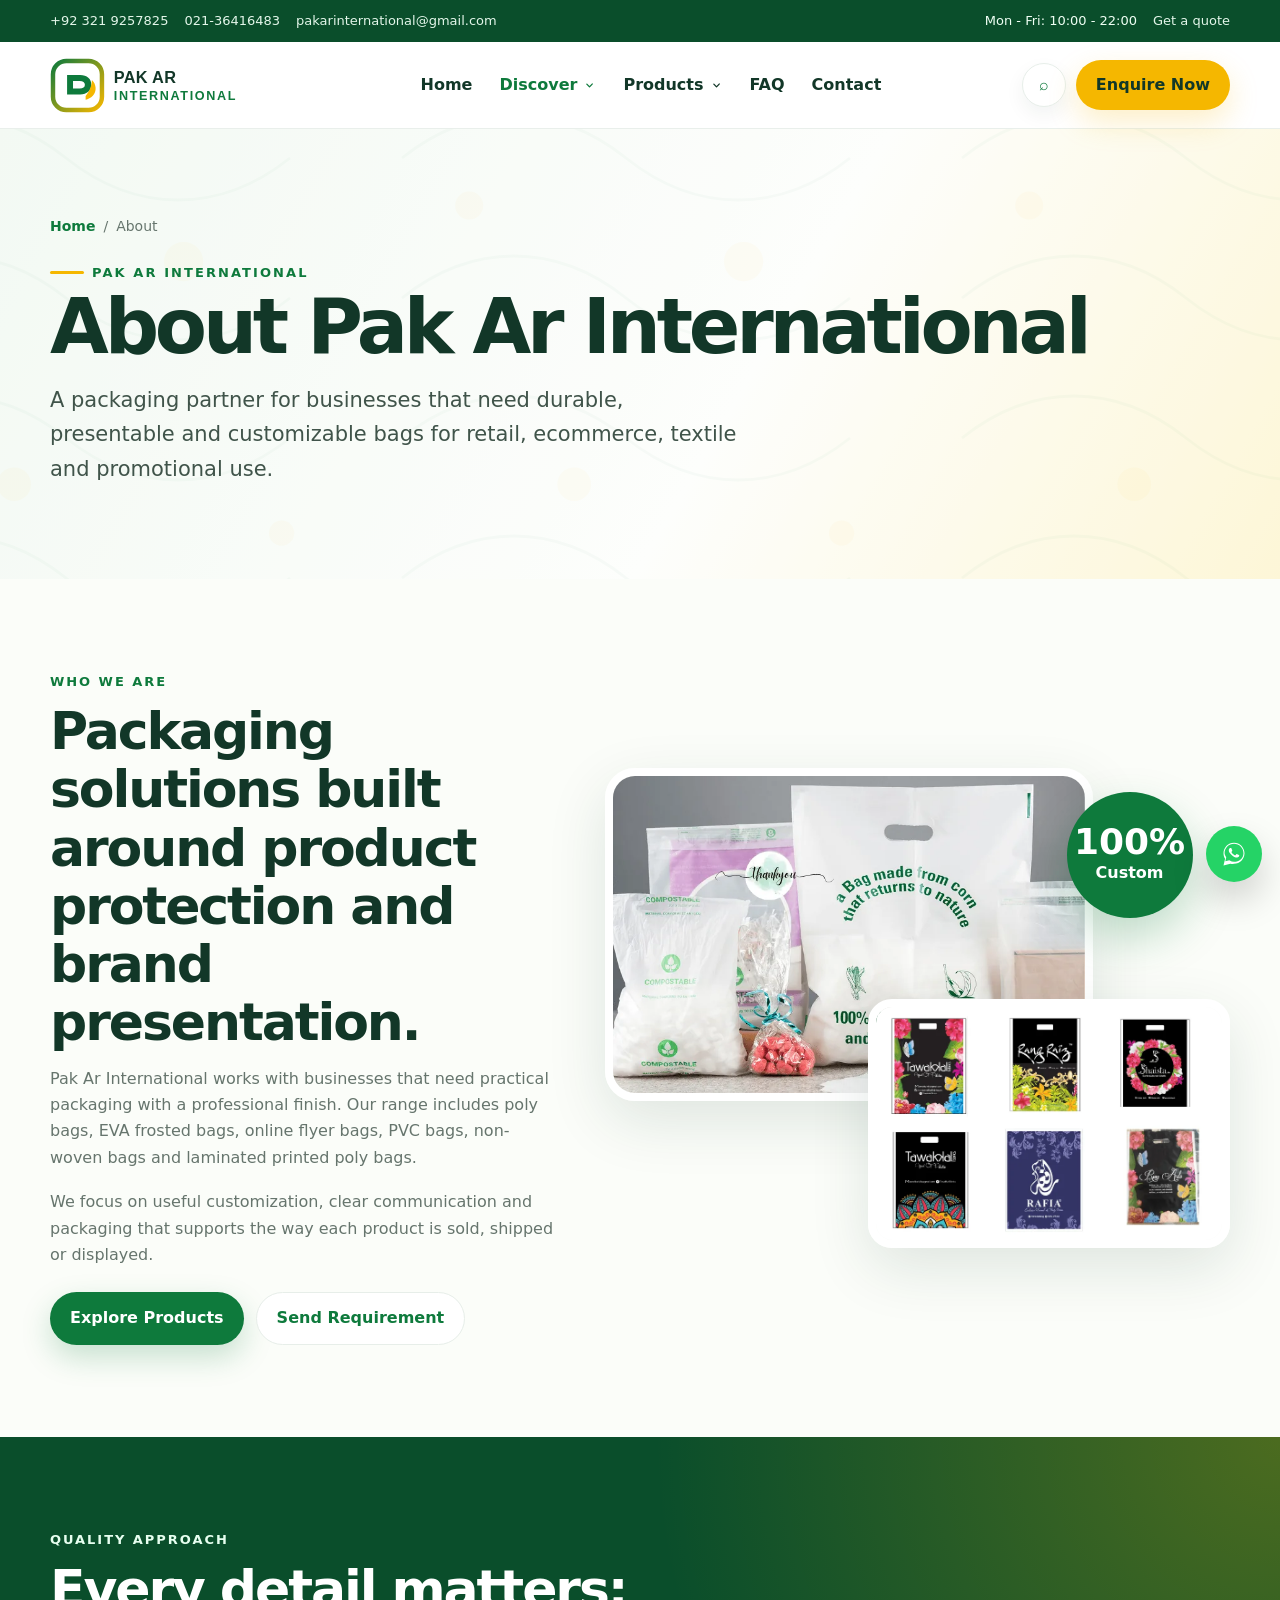
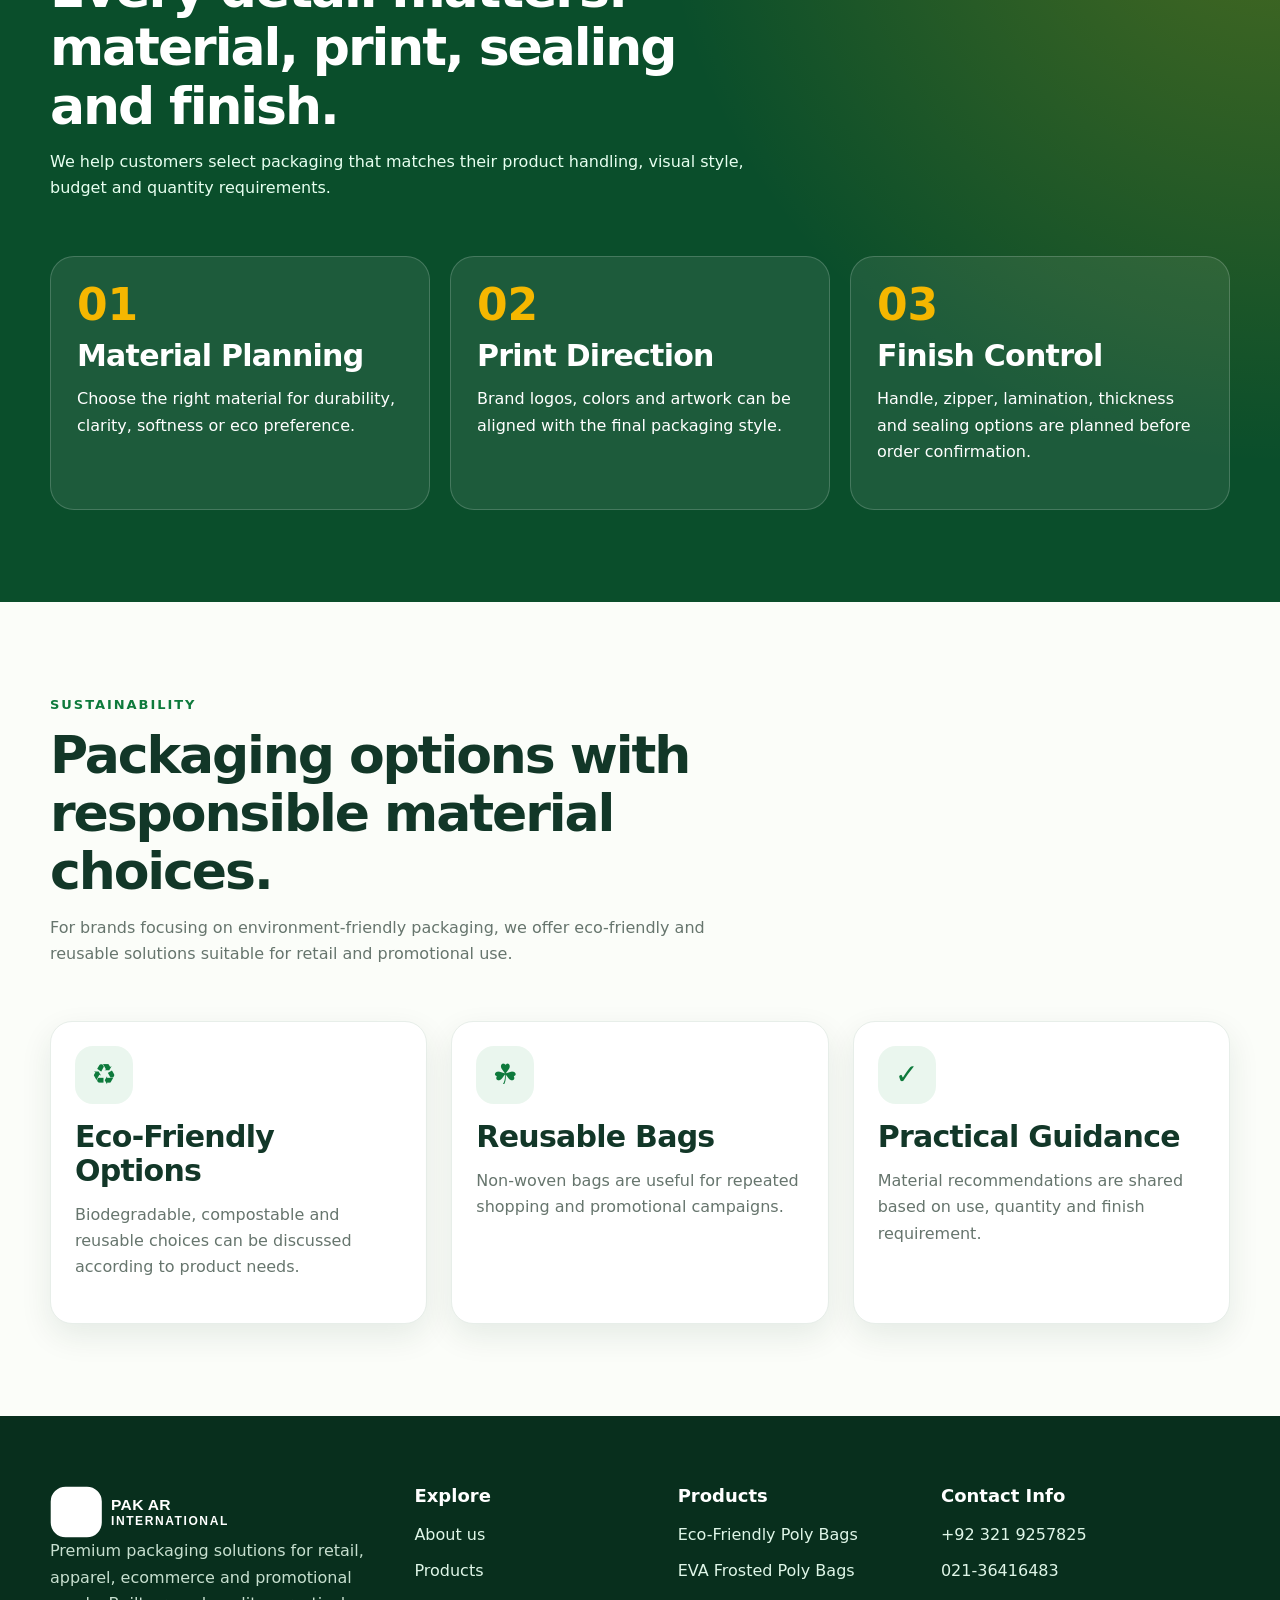
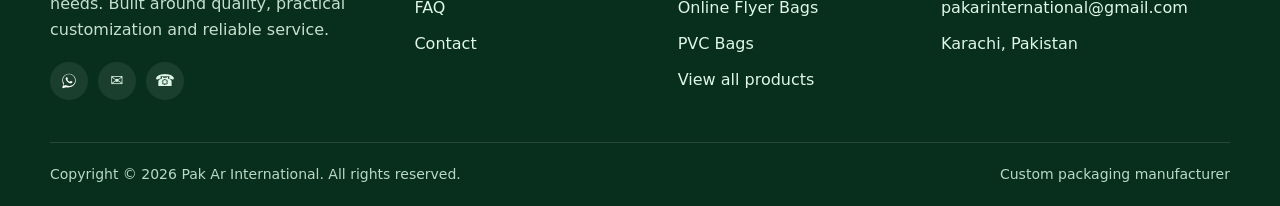
==== commit 38d758f4: "Add files via upload" ====
--- a/about/index.html
+++ b/about/index.html
@@ -94,7 +94,7 @@
       <div>
         <img class="footer-logo" src="../assets/images/logo.svg" alt="Pak Ar International">
         <p>Premium packaging solutions for retail, apparel, ecommerce and promotional needs. Built around quality, practical customization and reliable service.</p>
-        <div class="socials"><a href="https://wa.me/923219257825" aria-label="WhatsApp">☘</a><a href="mailto:pakarinternational@gmail.com" aria-label="Email">✉</a><a href="tel:+923219257825" aria-label="Call">☎</a></div>
+        <div class="socials"><a href="https://wa.me/923219257825" aria-label="WhatsApp"><svg viewBox="0 0 32 32" xmlns="http://www.w3.org/2000/svg" aria-hidden="true" width="20" height="20"><path fill="currentColor" d="M16.02 3C9.4 3 4 8.37 4 15c0 2.34.66 4.53 1.8 6.4L4 29l7.8-1.75A11.9 11.9 0 0 0 16.02 27C22.64 27 28 21.63 28 15S22.64 3 16.02 3Zm0 21.8a9.7 9.7 0 0 1-4.95-1.36l-.35-.21-4.63 1.04 1.02-4.5-.23-.37A9.72 9.72 0 0 1 5.2 15c0-5.96 4.86-10.8 10.82-10.8S26.84 9.04 26.84 15 21.98 24.8 16.02 24.8Zm5.36-7.8c-.29-.15-1.74-.86-2.01-.95-.27-.1-.47-.15-.66.15-.2.29-.76.95-.93 1.15-.17.19-.34.22-.63.07-.29-.15-1.24-.46-2.36-1.46-.87-.78-1.46-1.74-1.63-2.03-.17-.29-.02-.45.13-.6.13-.13.29-.34.44-.51.15-.17.19-.29.29-.49.1-.19.05-.36-.02-.51-.07-.15-.66-1.6-.91-2.19-.24-.58-.48-.5-.66-.51h-.56c-.19 0-.51.07-.78.36-.27.29-1.02 1-1.02 2.43s1.05 2.82 1.19 3.01c.15.19 2.06 3.15 5 4.42.7.3 1.24.48 1.67.61.7.22 1.34.19 1.84.12.56-.08 1.74-.71 1.99-1.4.24-.68.24-1.27.17-1.4-.07-.12-.27-.19-.56-.34Z"/></svg></a><a href="mailto:pakarinternational@gmail.com" aria-label="Email">✉</a><a href="tel:+923219257825" aria-label="Call">☎</a></div>
       </div>
       <div>
         <h4>Explore</h4>
@@ -112,7 +112,7 @@
     <div class="footer-bottom"><span>Copyright © 2026 Pak Ar International. All rights reserved.</span><span>Custom packaging manufacturer</span></div>
   </div>
 </footer>
-<a class="whatsapp-float" href="https://wa.me/923219257825?text=Hello%20Pak%20Ar%20International,%20I%20want%20to%20discuss%20packaging%20requirements." aria-label="Chat on WhatsApp">☘</a>
+<a class="whatsapp-float" href="https://wa.me/923219257825?text=Hello%20Pak%20Ar%20International,%20I%20want%20to%20discuss%20packaging%20requirements." aria-label="Chat on WhatsApp"><svg viewBox="0 0 32 32" xmlns="http://www.w3.org/2000/svg" aria-hidden="true" width="20" height="20"><path fill="currentColor" d="M16.02 3C9.4 3 4 8.37 4 15c0 2.34.66 4.53 1.8 6.4L4 29l7.8-1.75A11.9 11.9 0 0 0 16.02 27C22.64 27 28 21.63 28 15S22.64 3 16.02 3Zm0 21.8a9.7 9.7 0 0 1-4.95-1.36l-.35-.21-4.63 1.04 1.02-4.5-.23-.37A9.72 9.72 0 0 1 5.2 15c0-5.96 4.86-10.8 10.82-10.8S26.84 9.04 26.84 15 21.98 24.8 16.02 24.8Zm5.36-7.8c-.29-.15-1.74-.86-2.01-.95-.27-.1-.47-.15-.66.15-.2.29-.76.95-.93 1.15-.17.19-.34.22-.63.07-.29-.15-1.24-.46-2.36-1.46-.87-.78-1.46-1.74-1.63-2.03-.17-.29-.02-.45.13-.6.13-.13.29-.34.44-.51.15-.17.19-.29.29-.49.1-.19.05-.36-.02-.51-.07-.15-.66-1.6-.91-2.19-.24-.58-.48-.5-.66-.51h-.56c-.19 0-.51.07-.78.36-.27.29-1.02 1-1.02 2.43s1.05 2.82 1.19 3.01c.15.19 2.06 3.15 5 4.42.7.3 1.24.48 1.67.61.7.22 1.34.19 1.84.12.56-.08 1.74-.71 1.99-1.4.24-.68.24-1.27.17-1.4-.07-.12-.27-.19-.56-.34Z"/></svg></a>
 <button class="back-top" type="button" aria-label="Back to top">↑</button>
 <div class="modal search-modal" id="searchModal" aria-hidden="true">
   <div class="modal-backdrop"></div>
--- a/assets/css/styles.css
+++ b/assets/css/styles.css
@@ -42,7 +42,7 @@
 .hero{position:relative;overflow:hidden;background:linear-gradient(110deg,#f7fbf4 0%,#ffffff 58%,#fff8dd 100%)}.hero:before{content:"";position:absolute;inset:0;background:url('../images/pattern.svg') center/520px auto;opacity:.45}.hero .container{position:relative;z-index:1}.hero-slider{min-height:660px;display:grid;align-items:center;padding-block:42px}.hero-slide{display:none;grid-template-columns:1.05fr .95fr;gap:42px;align-items:center}.hero-slide.active{display:grid;animation:fadeUp .55s ease both}.eyebrow{display:inline-flex;align-items:center;gap:8px;color:var(--green);font-size:13px;text-transform:uppercase;font-weight:900;letter-spacing:.16em}.eyebrow:before{content:"";width:34px;height:3px;border-radius:999px;background:var(--yellow)}h1,h2,h3,h4{line-height:1.12;margin:0 0 14px}h1{font-size:clamp(40px,6vw,76px);letter-spacing:-.055em}h2{font-size:clamp(30px,4.2vw,52px);letter-spacing:-.04em}h3{font-size:clamp(22px,2.4vw,30px);letter-spacing:-.025em}p{margin:0 0 18px;color:var(--muted)}.lead{font-size:clamp(17px,2vw,21px);color:#40544a;max-width:690px}.hero-actions{display:flex;gap:12px;flex-wrap:wrap;margin-top:24px}.hero-points{display:grid;grid-template-columns:repeat(3,1fr);gap:12px;margin-top:32px}.hero-point{background:rgba(255,255,255,.78);border:1px solid var(--line);border-radius:18px;padding:16px;box-shadow:var(--shadow-soft)}.hero-point strong{display:block;font-size:23px;color:var(--green);line-height:1}.hero-point span{font-size:13px;color:var(--muted);font-weight:700}.hero-visual{position:relative;min-height:500px;display:grid;place-items:center}.orb{position:absolute;width:min(480px,82vw);aspect-ratio:1;border-radius:50%;background:radial-gradient(circle at 36% 30%,#fff 0 20%,#dff2e5 36%,#f4d56a 68%,#0e7a3c 100%);opacity:.9;filter:drop-shadow(0 30px 70px rgba(14,122,60,.2))}.hero-product{position:relative;z-index:2;width:min(520px,84vw);filter:drop-shadow(0 36px 32px rgba(18,55,40,.18));animation:float 4s ease-in-out infinite}.hero-product.small{width:min(410px,76vw)}.floating-card{position:absolute;z-index:3;background:#fff;border:1px solid var(--line);border-radius:18px;padding:14px 16px;box-shadow:var(--shadow);font-weight:850}.floating-card small{display:block;color:var(--muted);font-weight:650}.floating-card.one{left:2%;bottom:16%}.floating-card.two{right:0;top:16%}.slider-controls{position:absolute;left:50%;bottom:28px;transform:translateX(-50%);display:flex;gap:8px;z-index:4}.dot{width:13px;height:13px;border:2px solid var(--green);background:#fff;border-radius:50%;padding:0}.dot.active{background:var(--green)}
 .section{padding-block:92px}.section-sm{padding-block:62px}.section-head{display:flex;align-items:end;justify-content:space-between;gap:24px;margin-bottom:36px}.section-head .text{max-width:700px}.kicker{font-weight:900;color:var(--green);letter-spacing:.15em;text-transform:uppercase;font-size:13px;margin-bottom:10px}.grid{display:grid;gap:24px}.grid-2{grid-template-columns:repeat(2,minmax(0,1fr))}.grid-3{grid-template-columns:repeat(3,minmax(0,1fr))}.grid-4{grid-template-columns:repeat(4,minmax(0,1fr))}.card{background:#fff;border:1px solid var(--line);border-radius:var(--radius);box-shadow:var(--shadow-soft);overflow:hidden;transition:.22s ease}.card:hover{transform:translateY(-6px);box-shadow:var(--shadow)}.card-body{padding:24px}.icon-box{width:58px;height:58px;border-radius:18px;background:var(--green-soft);color:var(--green);display:grid;place-items:center;font-size:28px;margin-bottom:16px}.service-card{min-height:100%;display:flex;flex-direction:column}.service-card img{width:100%;height:205px;object-fit:cover;background:#fff}.service-card .card-body{display:flex;flex-direction:column;flex:1}.service-card .btn{margin-top:auto;align-self:flex-start}.badge{display:inline-flex;align-items:center;gap:8px;border-radius:999px;background:var(--yellow-soft);color:#775600;font-weight:850;font-size:12px;padding:7px 11px;margin-bottom:12px}.split{display:grid;grid-template-columns:.9fr 1.1fr;gap:44px;align-items:center}.image-stack{position:relative;min-height:480px}.image-stack .main-img{position:absolute;inset:0 auto auto 0;width:78%;border-radius:30px;box-shadow:var(--shadow);border:8px solid #fff}.image-stack .sub-img{position:absolute;right:0;bottom:0;width:58%;border-radius:24px;box-shadow:var(--shadow);border:8px solid #fff}.image-stack .stamp{position:absolute;right:6%;top:5%;width:126px;height:126px;border-radius:50%;background:var(--green);color:#fff;display:grid;place-items:center;text-align:center;font-weight:900;box-shadow:0 20px 45px rgba(14,122,60,.25);z-index:2}.stamp span{font-size:36px;display:block;line-height:1}.timeline{display:grid;gap:16px}.timeline-item{display:grid;grid-template-columns:58px 1fr;gap:16px;align-items:start}.num{width:54px;height:54px;border-radius:50%;background:var(--yellow);font-weight:950;display:grid;place-items:center;color:var(--ink);box-shadow:0 12px 22px rgba(245,183,0,.22)}.value-band{background:var(--green-dark);color:#fff;position:relative;overflow:hidden}.value-band:before{content:"";position:absolute;inset:0;background:radial-gradient(circle at top right,rgba(245,183,0,.28),transparent 42%)}.value-band .container{position:relative;z-index:1}.value-band p,.value-band .kicker{color:#e7fff0}.values{display:grid;grid-template-columns:repeat(3,1fr);gap:20px;margin-top:34px}.value-card{border:1px solid rgba(255,255,255,.18);background:rgba(255,255,255,.08);border-radius:24px;padding:26px}.value-card b{display:block;font-size:44px;color:var(--yellow);line-height:1;margin-bottom:12px}.value-card h3,.value-card p{color:#fff}.work-grid{display:grid;grid-template-columns:repeat(4,1fr);gap:16px}.work-item{position:relative;border-radius:22px;overflow:hidden;background:#fff;min-height:250px;box-shadow:var(--shadow-soft)}.work-item:nth-child(1),.work-item:nth-child(4){grid-row:span 2}.work-item img{width:100%;height:100%;object-fit:cover;transition:.35s ease}.work-item:hover img{transform:scale(1.05)}.work-caption{position:absolute;left:12px;right:12px;bottom:12px;background:rgba(10,78,43,.88);color:#fff;border-radius:16px;padding:14px}.work-caption h3{font-size:17px;margin:0}.work-caption span{font-size:12px;color:#fff4c7;font-weight:750}.quality-cta{background:#fff;border:1px solid var(--line);border-radius:34px;box-shadow:var(--shadow);display:grid;grid-template-columns:1.1fr .9fr;gap:24px;align-items:center;padding:42px;overflow:hidden}.quality-list{display:grid;grid-template-columns:repeat(3,1fr);gap:12px;margin-top:22px}.quality-list div{background:var(--green-soft);border-radius:16px;padding:14px;font-weight:850;color:var(--green)}.clients{display:flex;gap:14px;flex-wrap:wrap}.client-pill{background:#fff;border:1px solid var(--line);border-radius:999px;padding:12px 18px;font-weight:850;color:var(--muted);box-shadow:0 8px 20px rgba(15,55,38,.05)}
 .page-hero{padding:86px 0 74px;background:linear-gradient(120deg,#f0f8f2,#fff 58%,#fff4c7);position:relative;overflow:hidden}.page-hero:before{content:"";position:absolute;inset:0;background:url('../images/pattern.svg') center/560px auto;opacity:.35}.page-hero .container{position:relative;z-index:1}.breadcrumbs{display:flex;gap:8px;flex-wrap:wrap;align-items:center;font-size:14px;color:var(--muted);margin-bottom:18px}.breadcrumbs a{color:var(--green);font-weight:850}.products-toolbar{display:flex;align-items:center;justify-content:space-between;gap:16px;flex-wrap:wrap;margin-bottom:26px}.search-field{position:relative;min-width:min(420px,100%);flex:1}.search-field input{width:100%;border:1px solid var(--line);background:#fff;border-radius:999px;padding:14px 48px 14px 18px;outline:none;box-shadow:0 12px 30px rgba(15,55,38,.05)}.search-field input:focus{border-color:var(--green);box-shadow:0 0 0 4px rgba(14,122,60,.1)}.search-field svg{position:absolute;right:17px;top:50%;transform:translateY(-50%);color:var(--green)}.filter-row{display:flex;gap:10px;flex-wrap:wrap}.filter-btn{border:1px solid var(--line);background:#fff;border-radius:999px;padding:10px 14px;font-weight:850;color:var(--muted)}.filter-btn.active,.filter-btn:hover{background:var(--green);color:#fff;border-color:var(--green)}.product-card[data-hidden="true"]{display:none}.product-meta{display:flex;gap:8px;flex-wrap:wrap;margin:15px 0}.product-meta span{font-size:12px;background:#f3f8f4;color:var(--green);border-radius:999px;padding:6px 9px;font-weight:800}.detail-layout{display:grid;grid-template-columns:1fr .82fr;gap:40px;align-items:start}.product-gallery{background:#fff;border:1px solid var(--line);border-radius:28px;padding:14px;box-shadow:var(--shadow-soft);position:sticky;top:110px}.product-gallery .gallery-main{border-radius:20px;overflow:hidden;background:#fff;cursor:zoom-in}.thumb-row{display:grid;grid-template-columns:repeat(3,1fr);gap:10px;margin-top:12px}.thumb{border:2px solid transparent;border-radius:15px;overflow:hidden;background:#fff;padding:0}.thumb.active,.thumb:hover{border-color:var(--green)}.detail-card{background:#fff;border:1px solid var(--line);border-radius:28px;padding:30px;box-shadow:var(--shadow-soft)}.spec-list{display:grid;grid-template-columns:1fr 1fr;gap:10px;margin:24px 0}.spec-list div{border:1px solid var(--line);border-radius:16px;padding:12px}.spec-list strong{display:block;color:var(--green);font-size:13px}.tabs{margin-top:28px}.tab-buttons{display:flex;gap:8px;flex-wrap:wrap;margin-bottom:14px}.tab-btn{border:1px solid var(--line);background:#fff;border-radius:999px;padding:10px 14px;font-weight:850}.tab-btn.active{background:var(--green);color:#fff;border-color:var(--green)}.tab-panel{display:none;background:#fff;border:1px solid var(--line);border-radius:18px;padding:18px}.tab-panel.active{display:block}.check-list{padding:0;margin:0;list-style:none;display:grid;gap:10px}.check-list li{position:relative;padding-left:30px;color:var(--muted)}.check-list li:before{content:"✓";position:absolute;left:0;top:0;width:22px;height:22px;border-radius:50%;background:var(--green-soft);color:var(--green);font-weight:950;display:grid;place-items:center;font-size:13px}.faq-list{display:grid;gap:12px}.faq-item{background:#fff;border:1px solid var(--line);border-radius:18px;overflow:hidden;box-shadow:0 10px 25px rgba(15,55,38,.05)}.faq-question{width:100%;border:0;background:#fff;text-align:left;padding:18px 20px;font-weight:900;color:var(--ink);display:flex;justify-content:space-between;gap:20px}.faq-question span:last-child{color:var(--green);font-size:22px}.faq-answer{display:none;padding:0 20px 18px;color:var(--muted)}.faq-item.open .faq-answer{display:block}.faq-item.open .faq-question span:last-child{transform:rotate(45deg)}.contact-grid{display:grid;grid-template-columns:.9fr 1.1fr;gap:30px}.contact-card{background:#fff;border:1px solid var(--line);border-radius:28px;padding:28px;box-shadow:var(--shadow-soft)}.contact-list{display:grid;gap:14px}.contact-list a,.contact-list div{display:grid;grid-template-columns:46px 1fr;gap:13px;align-items:center}.contact-list b{display:block}.contact-list span{color:var(--muted);font-size:14px}.contact-icon{width:46px;height:46px;border-radius:15px;background:var(--green-soft);color:var(--green);display:grid;place-items:center;font-size:22px}.form-grid{display:grid;grid-template-columns:1fr 1fr;gap:14px}.field{display:grid;gap:7px}.field.full{grid-column:1/-1}.field label{font-weight:850;font-size:14px}.field input,.field select,.field textarea{width:100%;border:1px solid var(--line);border-radius:14px;padding:13px 14px;background:#fff;outline:none}.field textarea{min-height:140px;resize:vertical}.field input:focus,.field select:focus,.field textarea:focus{border-color:var(--green);box-shadow:0 0 0 4px rgba(14,122,60,.1)}.map-wrap{border-radius:26px;overflow:hidden;border:1px solid var(--line);box-shadow:var(--shadow-soft);min-height:360px;background:#fff}.map-wrap iframe{width:100%;height:420px;border:0;display:block}.thank-you{min-height:60vh;display:grid;place-items:center;text-align:center}
-.footer{background:#082f1d;color:#dff6e8;padding-top:70px}.footer p{color:#c7dfcf}.footer a:hover{color:var(--yellow)}.footer-grid{display:grid;grid-template-columns:1.15fr .8fr .8fr 1fr;gap:32px}.footer-logo{width:220px;filter:brightness(0) invert(1)}.footer h4{color:#fff;font-size:18px;margin-bottom:16px}.footer ul{list-style:none;margin:0;padding:0;display:grid;gap:10px}.footer-bottom{border-top:1px solid rgba(255,255,255,.12);margin-top:42px;padding:20px 0;display:flex;justify-content:space-between;gap:12px;flex-wrap:wrap;color:#b8d9c5;font-size:14px}.socials{display:flex;gap:10px;margin-top:18px}.socials a{width:38px;height:38px;border-radius:50%;background:rgba(255,255,255,.08);display:grid;place-items:center}.whatsapp-float{position:fixed;right:18px;bottom:18px;width:56px;height:56px;border-radius:50%;background:#25d366;color:#fff;display:grid;place-items:center;z-index:850;box-shadow:0 18px 36px rgba(0,0,0,.18);font-size:25px}.back-top{position:fixed;right:18px;bottom:84px;width:46px;height:46px;border-radius:50%;border:1px solid var(--line);background:#fff;color:var(--green);box-shadow:var(--shadow-soft);display:grid;place-items:center;z-index:850;opacity:0;visibility:hidden;transition:.2s ease}.back-top.show{opacity:1;visibility:visible}.modal{position:fixed;inset:0;z-index:1000;display:none}.modal.open{display:block}.modal-backdrop{position:absolute;inset:0;background:rgba(8,47,29,.72);backdrop-filter:blur(8px)}.modal-box{position:relative;background:#fff;border-radius:28px;width:min(620px,calc(100% - 28px));max-height:88vh;overflow:auto;margin:6vh auto;padding:28px;box-shadow:0 30px 90px rgba(0,0,0,.24)}.modal-close{position:absolute;right:18px;top:18px;width:40px;height:40px;border:1px solid var(--line);background:#fff;border-radius:50%;font-size:23px;color:var(--green)}.search-modal .modal-box{width:min(760px,calc(100% - 28px))}.suggestions{display:grid;gap:10px;margin-top:16px}.suggestion{display:flex;gap:14px;align-items:center;border:1px solid var(--line);border-radius:16px;padding:12px}.suggestion img{width:72px;height:58px;object-fit:cover;border-radius:12px}.suggestion b{display:block}.lightbox{position:fixed;inset:0;background:rgba(8,47,29,.86);z-index:1100;display:none;align-items:center;justify-content:center;padding:20px}.lightbox.open{display:flex}.lightbox img{max-height:88vh;max-width:95vw;border-radius:18px;background:#fff}.reveal{opacity:0;transform:translateY(24px);transition:.65s ease}.reveal.in{opacity:1;transform:translateY(0)}
+.footer{background:#082f1d;color:#dff6e8;padding-top:70px}.footer p{color:#c7dfcf}.footer a:hover{color:var(--yellow)}.footer-grid{display:grid;grid-template-columns:1.15fr .8fr .8fr 1fr;gap:32px}.footer-logo{width:220px;filter:brightness(0) invert(1)}.footer h4{color:#fff;font-size:18px;margin-bottom:16px}.footer ul{list-style:none;margin:0;padding:0;display:grid;gap:10px}.footer-bottom{border-top:1px solid rgba(255,255,255,.12);margin-top:42px;padding:20px 0;display:flex;justify-content:space-between;gap:12px;flex-wrap:wrap;color:#b8d9c5;font-size:14px}.socials{display:flex;gap:10px;margin-top:18px}.socials a{width:38px;height:38px;border-radius:50%;background:rgba(255,255,255,.08);display:grid;place-items:center}.whatsapp-float{position:fixed;right:18px;bottom:18px;width:56px;height:56px;border-radius:50%;background:#25d366;color:#fff;display:grid;place-items:center;z-index:850;box-shadow:0 18px 36px rgba(0,0,0,.18);font-size:25px;transition:.2s ease}.whatsapp-float:hover{background:#20bd5a;transform:translateY(-2px)}.whatsapp-float svg{width:28px;height:28px}.socials a svg{width:18px;height:18px;color:#fff}.back-top{position:fixed;right:18px;bottom:84px;width:46px;height:46px;border-radius:50%;border:1px solid var(--line);background:#fff;color:var(--green);box-shadow:var(--shadow-soft);display:grid;place-items:center;z-index:850;opacity:0;visibility:hidden;transition:.2s ease}.back-top.show{opacity:1;visibility:visible}.modal{position:fixed;inset:0;z-index:1000;display:none}.modal.open{display:block}.modal-backdrop{position:absolute;inset:0;background:rgba(8,47,29,.72);backdrop-filter:blur(8px)}.modal-box{position:relative;background:#fff;border-radius:28px;width:min(620px,calc(100% - 28px));max-height:88vh;overflow:auto;margin:6vh auto;padding:28px;box-shadow:0 30px 90px rgba(0,0,0,.24)}.modal-close{position:absolute;right:18px;top:18px;width:40px;height:40px;border:1px solid var(--line);background:#fff;border-radius:50%;font-size:23px;color:var(--green)}.search-modal .modal-box{width:min(760px,calc(100% - 28px))}.suggestions{display:grid;gap:10px;margin-top:16px}.suggestion{display:flex;gap:14px;align-items:center;border:1px solid var(--line);border-radius:16px;padding:12px}.suggestion img{width:72px;height:58px;object-fit:cover;border-radius:12px}.suggestion b{display:block}.lightbox{position:fixed;inset:0;background:rgba(8,47,29,.86);z-index:1100;display:none;align-items:center;justify-content:center;padding:20px}.lightbox.open{display:flex}.lightbox img{max-height:88vh;max-width:95vw;border-radius:18px;background:#fff}.reveal{opacity:0;transform:translateY(24px);transition:.65s ease}.reveal.in{opacity:1;transform:translateY(0)}
 @keyframes fadeUp{from{opacity:0;transform:translateY(18px)}to{opacity:1;transform:translateY(0)}}@keyframes float{0%,100%{transform:translateY(0)}50%{transform:translateY(-16px)}}
 @media (max-width:1120px){.nav-link{padding-inline:8px;font-size:14px}.hero-slide{gap:24px}.work-grid{grid-template-columns:repeat(3,1fr)}.footer-grid{grid-template-columns:1fr 1fr}.quality-cta{grid-template-columns:1fr}}
 @media (max-width:940px){.menu-btn{display:grid}.nav{position:fixed;inset:84px 0 auto 0;max-height:calc(100vh - 84px);overflow:auto;background:#fff;border-bottom:1px solid var(--line);box-shadow:var(--shadow);display:none;padding:12px 18px 22px}.menu-open .nav{display:block}.nav-item{border-bottom:1px solid var(--line)}.nav-link{width:100%;justify-content:space-between;padding:16px 4px}.dropdown,.dropdown.mega{position:static;opacity:1;visibility:visible;transform:none!important;display:none;width:100%;box-shadow:none;border:0;border-radius:16px;background:#f8fbf5;margin-bottom:12px}.nav-item.open .dropdown{display:grid}.dropdown.mega{grid-template-columns:1fr}.nav-cta .btn{display:none}.topbar .container{justify-content:center;text-align:center}.hero-slider{min-height:auto;padding-block:54px}.hero-slide,.split,.detail-layout,.contact-grid{grid-template-columns:1fr}.hero-visual{min-height:390px;order:-1}.hero-points,.values,.grid-3,.grid-4,.quality-list{grid-template-columns:1fr 1fr}.section-head{display:block}.product-gallery{position:static}.work-grid{grid-template-columns:repeat(2,1fr)}.image-stack{min-height:390px}}
--- a/assets/css/styles.css
+++ b/assets/css/styles.css
@@ -42,7 +42,7 @@
 .hero{position:relative;overflow:hidden;background:linear-gradient(110deg,#f7fbf4 0%,#ffffff 58%,#fff8dd 100%)}.hero:before{content:"";position:absolute;inset:0;background:url('../images/pattern.svg') center/520px auto;opacity:.45}.hero .container{position:relative;z-index:1}.hero-slider{min-height:660px;display:grid;align-items:center;padding-block:42px}.hero-slide{display:none;grid-template-columns:1.05fr .95fr;gap:42px;align-items:center}.hero-slide.active{display:grid;animation:fadeUp .55s ease both}.eyebrow{display:inline-flex;align-items:center;gap:8px;color:var(--green);font-size:13px;text-transform:uppercase;font-weight:900;letter-spacing:.16em}.eyebrow:before{content:"";width:34px;height:3px;border-radius:999px;background:var(--yellow)}h1,h2,h3,h4{line-height:1.12;margin:0 0 14px}h1{font-size:clamp(40px,6vw,76px);letter-spacing:-.055em}h2{font-size:clamp(30px,4.2vw,52px);letter-spacing:-.04em}h3{font-size:clamp(22px,2.4vw,30px);letter-spacing:-.025em}p{margin:0 0 18px;color:var(--muted)}.lead{font-size:clamp(17px,2vw,21px);color:#40544a;max-width:690px}.hero-actions{display:flex;gap:12px;flex-wrap:wrap;margin-top:24px}.hero-points{display:grid;grid-template-columns:repeat(3,1fr);gap:12px;margin-top:32px}.hero-point{background:rgba(255,255,255,.78);border:1px solid var(--line);border-radius:18px;padding:16px;box-shadow:var(--shadow-soft)}.hero-point strong{display:block;font-size:23px;color:var(--green);line-height:1}.hero-point span{font-size:13px;color:var(--muted);font-weight:700}.hero-visual{position:relative;min-height:500px;display:grid;place-items:center}.orb{position:absolute;width:min(480px,82vw);aspect-ratio:1;border-radius:50%;background:radial-gradient(circle at 36% 30%,#fff 0 20%,#dff2e5 36%,#f4d56a 68%,#0e7a3c 100%);opacity:.9;filter:drop-shadow(0 30px 70px rgba(14,122,60,.2))}.hero-product{position:relative;z-index:2;width:min(520px,84vw);filter:drop-shadow(0 36px 32px rgba(18,55,40,.18));animation:float 4s ease-in-out infinite}.hero-product.small{width:min(410px,76vw)}.floating-card{position:absolute;z-index:3;background:#fff;border:1px solid var(--line);border-radius:18px;padding:14px 16px;box-shadow:var(--shadow);font-weight:850}.floating-card small{display:block;color:var(--muted);font-weight:650}.floating-card.one{left:2%;bottom:16%}.floating-card.two{right:0;top:16%}.slider-controls{position:absolute;left:50%;bottom:28px;transform:translateX(-50%);display:flex;gap:8px;z-index:4}.dot{width:13px;height:13px;border:2px solid var(--green);background:#fff;border-radius:50%;padding:0}.dot.active{background:var(--green)}
 .section{padding-block:92px}.section-sm{padding-block:62px}.section-head{display:flex;align-items:end;justify-content:space-between;gap:24px;margin-bottom:36px}.section-head .text{max-width:700px}.kicker{font-weight:900;color:var(--green);letter-spacing:.15em;text-transform:uppercase;font-size:13px;margin-bottom:10px}.grid{display:grid;gap:24px}.grid-2{grid-template-columns:repeat(2,minmax(0,1fr))}.grid-3{grid-template-columns:repeat(3,minmax(0,1fr))}.grid-4{grid-template-columns:repeat(4,minmax(0,1fr))}.card{background:#fff;border:1px solid var(--line);border-radius:var(--radius);box-shadow:var(--shadow-soft);overflow:hidden;transition:.22s ease}.card:hover{transform:translateY(-6px);box-shadow:var(--shadow)}.card-body{padding:24px}.icon-box{width:58px;height:58px;border-radius:18px;background:var(--green-soft);color:var(--green);display:grid;place-items:center;font-size:28px;margin-bottom:16px}.service-card{min-height:100%;display:flex;flex-direction:column}.service-card img{width:100%;height:205px;object-fit:cover;background:#fff}.service-card .card-body{display:flex;flex-direction:column;flex:1}.service-card .btn{margin-top:auto;align-self:flex-start}.badge{display:inline-flex;align-items:center;gap:8px;border-radius:999px;background:var(--yellow-soft);color:#775600;font-weight:850;font-size:12px;padding:7px 11px;margin-bottom:12px}.split{display:grid;grid-template-columns:.9fr 1.1fr;gap:44px;align-items:center}.image-stack{position:relative;min-height:480px}.image-stack .main-img{position:absolute;inset:0 auto auto 0;width:78%;border-radius:30px;box-shadow:var(--shadow);border:8px solid #fff}.image-stack .sub-img{position:absolute;right:0;bottom:0;width:58%;border-radius:24px;box-shadow:var(--shadow);border:8px solid #fff}.image-stack .stamp{position:absolute;right:6%;top:5%;width:126px;height:126px;border-radius:50%;background:var(--green);color:#fff;display:grid;place-items:center;text-align:center;font-weight:900;box-shadow:0 20px 45px rgba(14,122,60,.25);z-index:2}.stamp span{font-size:36px;display:block;line-height:1}.timeline{display:grid;gap:16px}.timeline-item{display:grid;grid-template-columns:58px 1fr;gap:16px;align-items:start}.num{width:54px;height:54px;border-radius:50%;background:var(--yellow);font-weight:950;display:grid;place-items:center;color:var(--ink);box-shadow:0 12px 22px rgba(245,183,0,.22)}.value-band{background:var(--green-dark);color:#fff;position:relative;overflow:hidden}.value-band:before{content:"";position:absolute;inset:0;background:radial-gradient(circle at top right,rgba(245,183,0,.28),transparent 42%)}.value-band .container{position:relative;z-index:1}.value-band p,.value-band .kicker{color:#e7fff0}.values{display:grid;grid-template-columns:repeat(3,1fr);gap:20px;margin-top:34px}.value-card{border:1px solid rgba(255,255,255,.18);background:rgba(255,255,255,.08);border-radius:24px;padding:26px}.value-card b{display:block;font-size:44px;color:var(--yellow);line-height:1;margin-bottom:12px}.value-card h3,.value-card p{color:#fff}.work-grid{display:grid;grid-template-columns:repeat(4,1fr);gap:16px}.work-item{position:relative;border-radius:22px;overflow:hidden;background:#fff;min-height:250px;box-shadow:var(--shadow-soft)}.work-item:nth-child(1),.work-item:nth-child(4){grid-row:span 2}.work-item img{width:100%;height:100%;object-fit:cover;transition:.35s ease}.work-item:hover img{transform:scale(1.05)}.work-caption{position:absolute;left:12px;right:12px;bottom:12px;background:rgba(10,78,43,.88);color:#fff;border-radius:16px;padding:14px}.work-caption h3{font-size:17px;margin:0}.work-caption span{font-size:12px;color:#fff4c7;font-weight:750}.quality-cta{background:#fff;border:1px solid var(--line);border-radius:34px;box-shadow:var(--shadow);display:grid;grid-template-columns:1.1fr .9fr;gap:24px;align-items:center;padding:42px;overflow:hidden}.quality-list{display:grid;grid-template-columns:repeat(3,1fr);gap:12px;margin-top:22px}.quality-list div{background:var(--green-soft);border-radius:16px;padding:14px;font-weight:850;color:var(--green)}.clients{display:flex;gap:14px;flex-wrap:wrap}.client-pill{background:#fff;border:1px solid var(--line);border-radius:999px;padding:12px 18px;font-weight:850;color:var(--muted);box-shadow:0 8px 20px rgba(15,55,38,.05)}
 .page-hero{padding:86px 0 74px;background:linear-gradient(120deg,#f0f8f2,#fff 58%,#fff4c7);position:relative;overflow:hidden}.page-hero:before{content:"";position:absolute;inset:0;background:url('../images/pattern.svg') center/560px auto;opacity:.35}.page-hero .container{position:relative;z-index:1}.breadcrumbs{display:flex;gap:8px;flex-wrap:wrap;align-items:center;font-size:14px;color:var(--muted);margin-bottom:18px}.breadcrumbs a{color:var(--green);font-weight:850}.products-toolbar{display:flex;align-items:center;justify-content:space-between;gap:16px;flex-wrap:wrap;margin-bottom:26px}.search-field{position:relative;min-width:min(420px,100%);flex:1}.search-field input{width:100%;border:1px solid var(--line);background:#fff;border-radius:999px;padding:14px 48px 14px 18px;outline:none;box-shadow:0 12px 30px rgba(15,55,38,.05)}.search-field input:focus{border-color:var(--green);box-shadow:0 0 0 4px rgba(14,122,60,.1)}.search-field svg{position:absolute;right:17px;top:50%;transform:translateY(-50%);color:var(--green)}.filter-row{display:flex;gap:10px;flex-wrap:wrap}.filter-btn{border:1px solid var(--line);background:#fff;border-radius:999px;padding:10px 14px;font-weight:850;color:var(--muted)}.filter-btn.active,.filter-btn:hover{background:var(--green);color:#fff;border-color:var(--green)}.product-card[data-hidden="true"]{display:none}.product-meta{display:flex;gap:8px;flex-wrap:wrap;margin:15px 0}.product-meta span{font-size:12px;background:#f3f8f4;color:var(--green);border-radius:999px;padding:6px 9px;font-weight:800}.detail-layout{display:grid;grid-template-columns:1fr .82fr;gap:40px;align-items:start}.product-gallery{background:#fff;border:1px solid var(--line);border-radius:28px;padding:14px;box-shadow:var(--shadow-soft);position:sticky;top:110px}.product-gallery .gallery-main{border-radius:20px;overflow:hidden;background:#fff;cursor:zoom-in}.thumb-row{display:grid;grid-template-columns:repeat(3,1fr);gap:10px;margin-top:12px}.thumb{border:2px solid transparent;border-radius:15px;overflow:hidden;background:#fff;padding:0}.thumb.active,.thumb:hover{border-color:var(--green)}.detail-card{background:#fff;border:1px solid var(--line);border-radius:28px;padding:30px;box-shadow:var(--shadow-soft)}.spec-list{display:grid;grid-template-columns:1fr 1fr;gap:10px;margin:24px 0}.spec-list div{border:1px solid var(--line);border-radius:16px;padding:12px}.spec-list strong{display:block;color:var(--green);font-size:13px}.tabs{margin-top:28px}.tab-buttons{display:flex;gap:8px;flex-wrap:wrap;margin-bottom:14px}.tab-btn{border:1px solid var(--line);background:#fff;border-radius:999px;padding:10px 14px;font-weight:850}.tab-btn.active{background:var(--green);color:#fff;border-color:var(--green)}.tab-panel{display:none;background:#fff;border:1px solid var(--line);border-radius:18px;padding:18px}.tab-panel.active{display:block}.check-list{padding:0;margin:0;list-style:none;display:grid;gap:10px}.check-list li{position:relative;padding-left:30px;color:var(--muted)}.check-list li:before{content:"✓";position:absolute;left:0;top:0;width:22px;height:22px;border-radius:50%;background:var(--green-soft);color:var(--green);font-weight:950;display:grid;place-items:center;font-size:13px}.faq-list{display:grid;gap:12px}.faq-item{background:#fff;border:1px solid var(--line);border-radius:18px;overflow:hidden;box-shadow:0 10px 25px rgba(15,55,38,.05)}.faq-question{width:100%;border:0;background:#fff;text-align:left;padding:18px 20px;font-weight:900;color:var(--ink);display:flex;justify-content:space-between;gap:20px}.faq-question span:last-child{color:var(--green);font-size:22px}.faq-answer{display:none;padding:0 20px 18px;color:var(--muted)}.faq-item.open .faq-answer{display:block}.faq-item.open .faq-question span:last-child{transform:rotate(45deg)}.contact-grid{display:grid;grid-template-columns:.9fr 1.1fr;gap:30px}.contact-card{background:#fff;border:1px solid var(--line);border-radius:28px;padding:28px;box-shadow:var(--shadow-soft)}.contact-list{display:grid;gap:14px}.contact-list a,.contact-list div{display:grid;grid-template-columns:46px 1fr;gap:13px;align-items:center}.contact-list b{display:block}.contact-list span{color:var(--muted);font-size:14px}.contact-icon{width:46px;height:46px;border-radius:15px;background:var(--green-soft);color:var(--green);display:grid;place-items:center;font-size:22px}.form-grid{display:grid;grid-template-columns:1fr 1fr;gap:14px}.field{display:grid;gap:7px}.field.full{grid-column:1/-1}.field label{font-weight:850;font-size:14px}.field input,.field select,.field textarea{width:100%;border:1px solid var(--line);border-radius:14px;padding:13px 14px;background:#fff;outline:none}.field textarea{min-height:140px;resize:vertical}.field input:focus,.field select:focus,.field textarea:focus{border-color:var(--green);box-shadow:0 0 0 4px rgba(14,122,60,.1)}.map-wrap{border-radius:26px;overflow:hidden;border:1px solid var(--line);box-shadow:var(--shadow-soft);min-height:360px;background:#fff}.map-wrap iframe{width:100%;height:420px;border:0;display:block}.thank-you{min-height:60vh;display:grid;place-items:center;text-align:center}
-.footer{background:#082f1d;color:#dff6e8;padding-top:70px}.footer p{color:#c7dfcf}.footer a:hover{color:var(--yellow)}.footer-grid{display:grid;grid-template-columns:1.15fr .8fr .8fr 1fr;gap:32px}.footer-logo{width:220px;filter:brightness(0) invert(1)}.footer h4{color:#fff;font-size:18px;margin-bottom:16px}.footer ul{list-style:none;margin:0;padding:0;display:grid;gap:10px}.footer-bottom{border-top:1px solid rgba(255,255,255,.12);margin-top:42px;padding:20px 0;display:flex;justify-content:space-between;gap:12px;flex-wrap:wrap;color:#b8d9c5;font-size:14px}.socials{display:flex;gap:10px;margin-top:18px}.socials a{width:38px;height:38px;border-radius:50%;background:rgba(255,255,255,.08);display:grid;place-items:center}.whatsapp-float{position:fixed;right:18px;bottom:18px;width:56px;height:56px;border-radius:50%;background:#25d366;color:#fff;display:grid;place-items:center;z-index:850;box-shadow:0 18px 36px rgba(0,0,0,.18);font-size:25px}.back-top{position:fixed;right:18px;bottom:84px;width:46px;height:46px;border-radius:50%;border:1px solid var(--line);background:#fff;color:var(--green);box-shadow:var(--shadow-soft);display:grid;place-items:center;z-index:850;opacity:0;visibility:hidden;transition:.2s ease}.back-top.show{opacity:1;visibility:visible}.modal{position:fixed;inset:0;z-index:1000;display:none}.modal.open{display:block}.modal-backdrop{position:absolute;inset:0;background:rgba(8,47,29,.72);backdrop-filter:blur(8px)}.modal-box{position:relative;background:#fff;border-radius:28px;width:min(620px,calc(100% - 28px));max-height:88vh;overflow:auto;margin:6vh auto;padding:28px;box-shadow:0 30px 90px rgba(0,0,0,.24)}.modal-close{position:absolute;right:18px;top:18px;width:40px;height:40px;border:1px solid var(--line);background:#fff;border-radius:50%;font-size:23px;color:var(--green)}.search-modal .modal-box{width:min(760px,calc(100% - 28px))}.suggestions{display:grid;gap:10px;margin-top:16px}.suggestion{display:flex;gap:14px;align-items:center;border:1px solid var(--line);border-radius:16px;padding:12px}.suggestion img{width:72px;height:58px;object-fit:cover;border-radius:12px}.suggestion b{display:block}.lightbox{position:fixed;inset:0;background:rgba(8,47,29,.86);z-index:1100;display:none;align-items:center;justify-content:center;padding:20px}.lightbox.open{display:flex}.lightbox img{max-height:88vh;max-width:95vw;border-radius:18px;background:#fff}.reveal{opacity:0;transform:translateY(24px);transition:.65s ease}.reveal.in{opacity:1;transform:translateY(0)}
+.footer{background:#082f1d;color:#dff6e8;padding-top:70px}.footer p{color:#c7dfcf}.footer a:hover{color:var(--yellow)}.footer-grid{display:grid;grid-template-columns:1.15fr .8fr .8fr 1fr;gap:32px}.footer-logo{width:220px;filter:brightness(0) invert(1)}.footer h4{color:#fff;font-size:18px;margin-bottom:16px}.footer ul{list-style:none;margin:0;padding:0;display:grid;gap:10px}.footer-bottom{border-top:1px solid rgba(255,255,255,.12);margin-top:42px;padding:20px 0;display:flex;justify-content:space-between;gap:12px;flex-wrap:wrap;color:#b8d9c5;font-size:14px}.socials{display:flex;gap:10px;margin-top:18px}.socials a{width:38px;height:38px;border-radius:50%;background:rgba(255,255,255,.08);display:grid;place-items:center}.whatsapp-float{position:fixed;right:18px;bottom:18px;width:56px;height:56px;border-radius:50%;background:#25d366;color:#fff;display:grid;place-items:center;z-index:850;box-shadow:0 18px 36px rgba(0,0,0,.18);font-size:25px;transition:.2s ease}.whatsapp-float:hover{background:#20bd5a;transform:translateY(-2px)}.whatsapp-float svg{width:28px;height:28px}.socials a svg{width:18px;height:18px;color:#fff}.back-top{position:fixed;right:18px;bottom:84px;width:46px;height:46px;border-radius:50%;border:1px solid var(--line);background:#fff;color:var(--green);box-shadow:var(--shadow-soft);display:grid;place-items:center;z-index:850;opacity:0;visibility:hidden;transition:.2s ease}.back-top.show{opacity:1;visibility:visible}.modal{position:fixed;inset:0;z-index:1000;display:none}.modal.open{display:block}.modal-backdrop{position:absolute;inset:0;background:rgba(8,47,29,.72);backdrop-filter:blur(8px)}.modal-box{position:relative;background:#fff;border-radius:28px;width:min(620px,calc(100% - 28px));max-height:88vh;overflow:auto;margin:6vh auto;padding:28px;box-shadow:0 30px 90px rgba(0,0,0,.24)}.modal-close{position:absolute;right:18px;top:18px;width:40px;height:40px;border:1px solid var(--line);background:#fff;border-radius:50%;font-size:23px;color:var(--green)}.search-modal .modal-box{width:min(760px,calc(100% - 28px))}.suggestions{display:grid;gap:10px;margin-top:16px}.suggestion{display:flex;gap:14px;align-items:center;border:1px solid var(--line);border-radius:16px;padding:12px}.suggestion img{width:72px;height:58px;object-fit:cover;border-radius:12px}.suggestion b{display:block}.lightbox{position:fixed;inset:0;background:rgba(8,47,29,.86);z-index:1100;display:none;align-items:center;justify-content:center;padding:20px}.lightbox.open{display:flex}.lightbox img{max-height:88vh;max-width:95vw;border-radius:18px;background:#fff}.reveal{opacity:0;transform:translateY(24px);transition:.65s ease}.reveal.in{opacity:1;transform:translateY(0)}
 @keyframes fadeUp{from{opacity:0;transform:translateY(18px)}to{opacity:1;transform:translateY(0)}}@keyframes float{0%,100%{transform:translateY(0)}50%{transform:translateY(-16px)}}
 @media (max-width:1120px){.nav-link{padding-inline:8px;font-size:14px}.hero-slide{gap:24px}.work-grid{grid-template-columns:repeat(3,1fr)}.footer-grid{grid-template-columns:1fr 1fr}.quality-cta{grid-template-columns:1fr}}
 @media (max-width:940px){.menu-btn{display:grid}.nav{position:fixed;inset:84px 0 auto 0;max-height:calc(100vh - 84px);overflow:auto;background:#fff;border-bottom:1px solid var(--line);box-shadow:var(--shadow);display:none;padding:12px 18px 22px}.menu-open .nav{display:block}.nav-item{border-bottom:1px solid var(--line)}.nav-link{width:100%;justify-content:space-between;padding:16px 4px}.dropdown,.dropdown.mega{position:static;opacity:1;visibility:visible;transform:none!important;display:none;width:100%;box-shadow:none;border:0;border-radius:16px;background:#f8fbf5;margin-bottom:12px}.nav-item.open .dropdown{display:grid}.dropdown.mega{grid-template-columns:1fr}.nav-cta .btn{display:none}.topbar .container{justify-content:center;text-align:center}.hero-slider{min-height:auto;padding-block:54px}.hero-slide,.split,.detail-layout,.contact-grid{grid-template-columns:1fr}.hero-visual{min-height:390px;order:-1}.hero-points,.values,.grid-3,.grid-4,.quality-list{grid-template-columns:1fr 1fr}.section-head{display:block}.product-gallery{position:static}.work-grid{grid-template-columns:repeat(2,1fr)}.image-stack{min-height:390px}}
